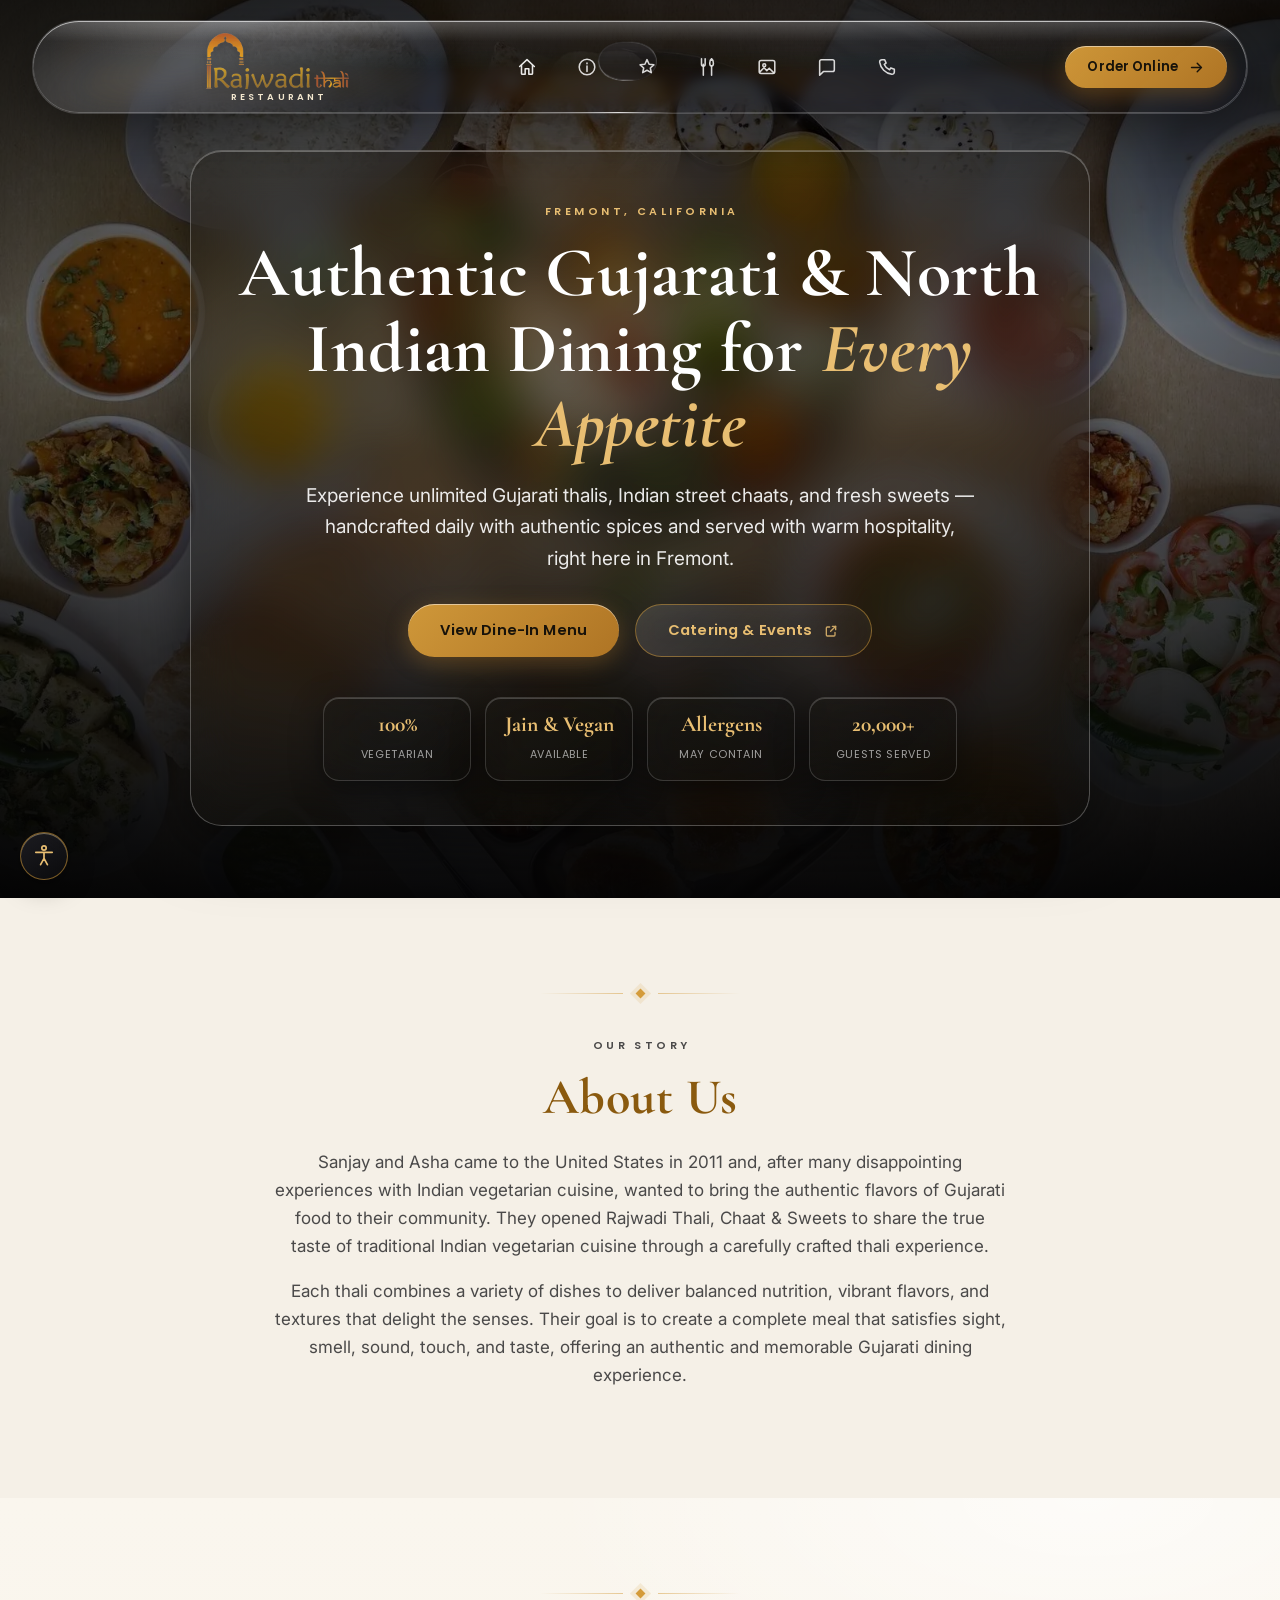
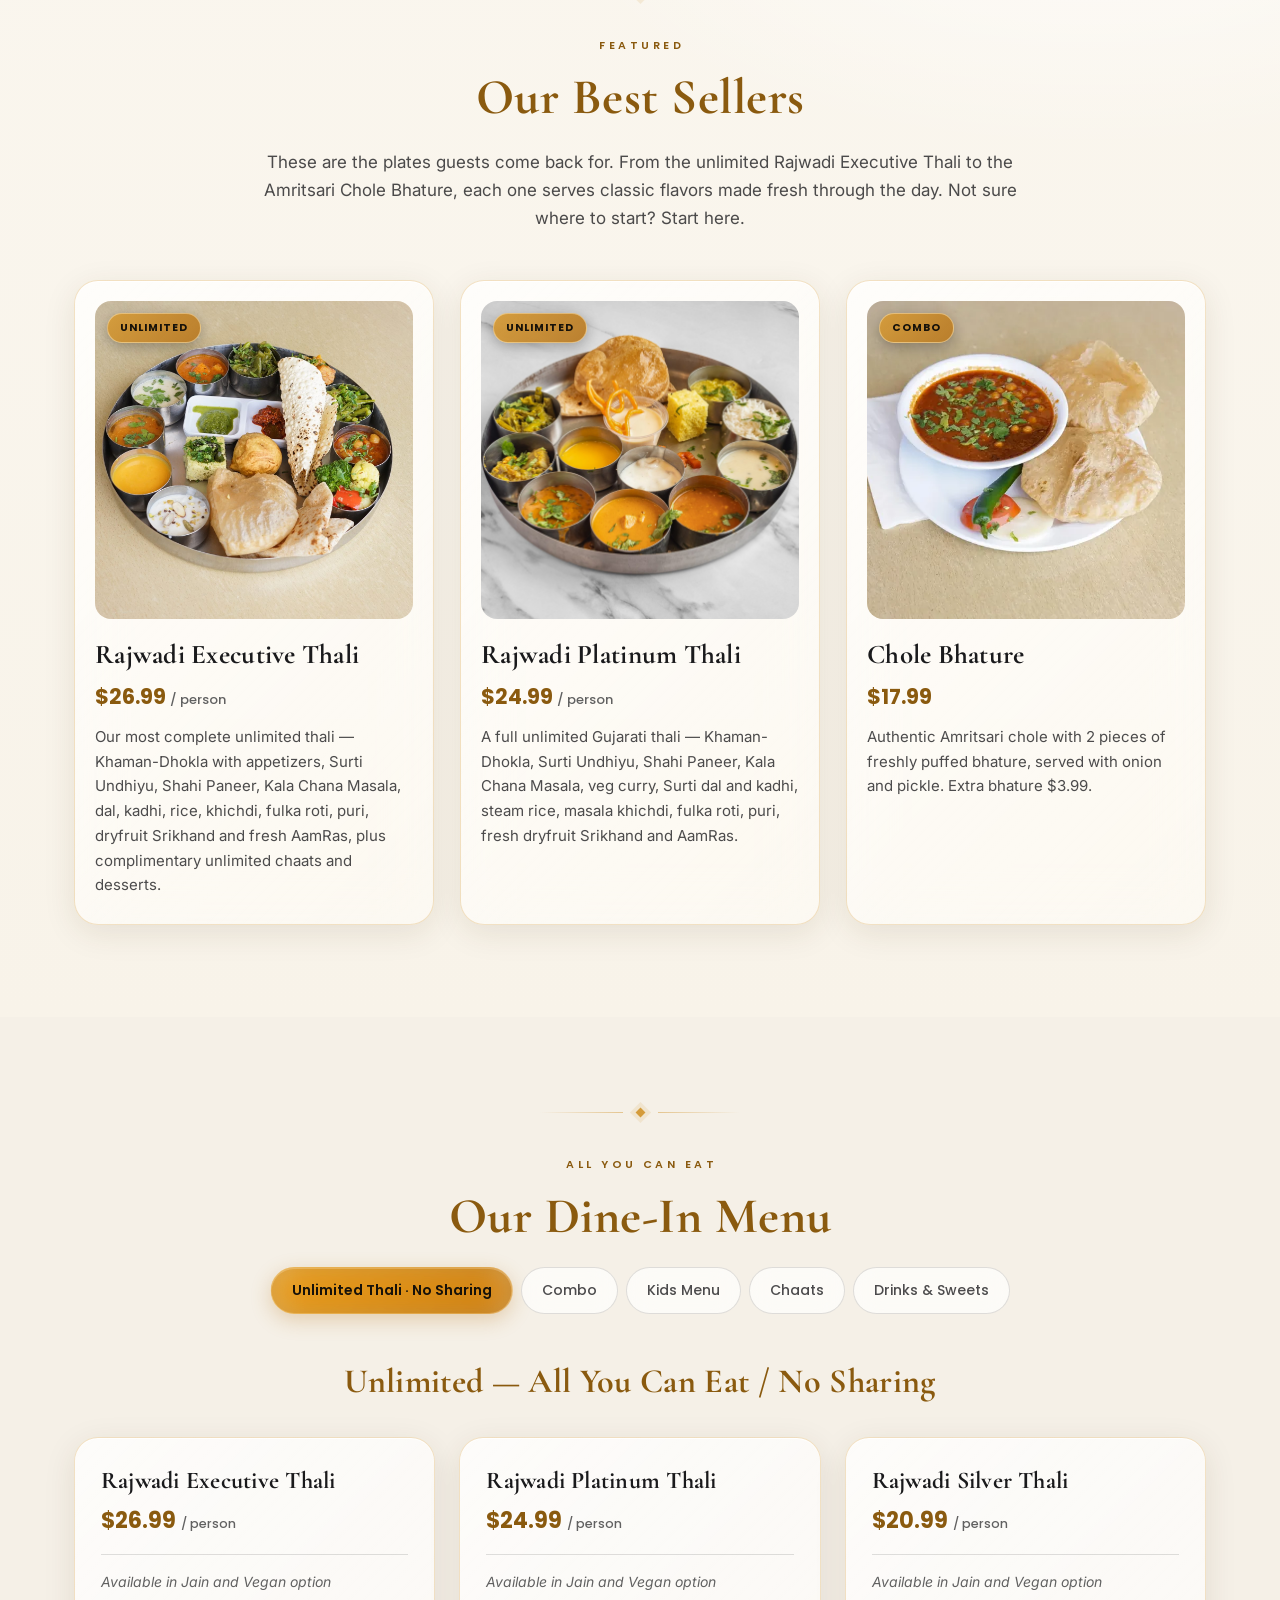
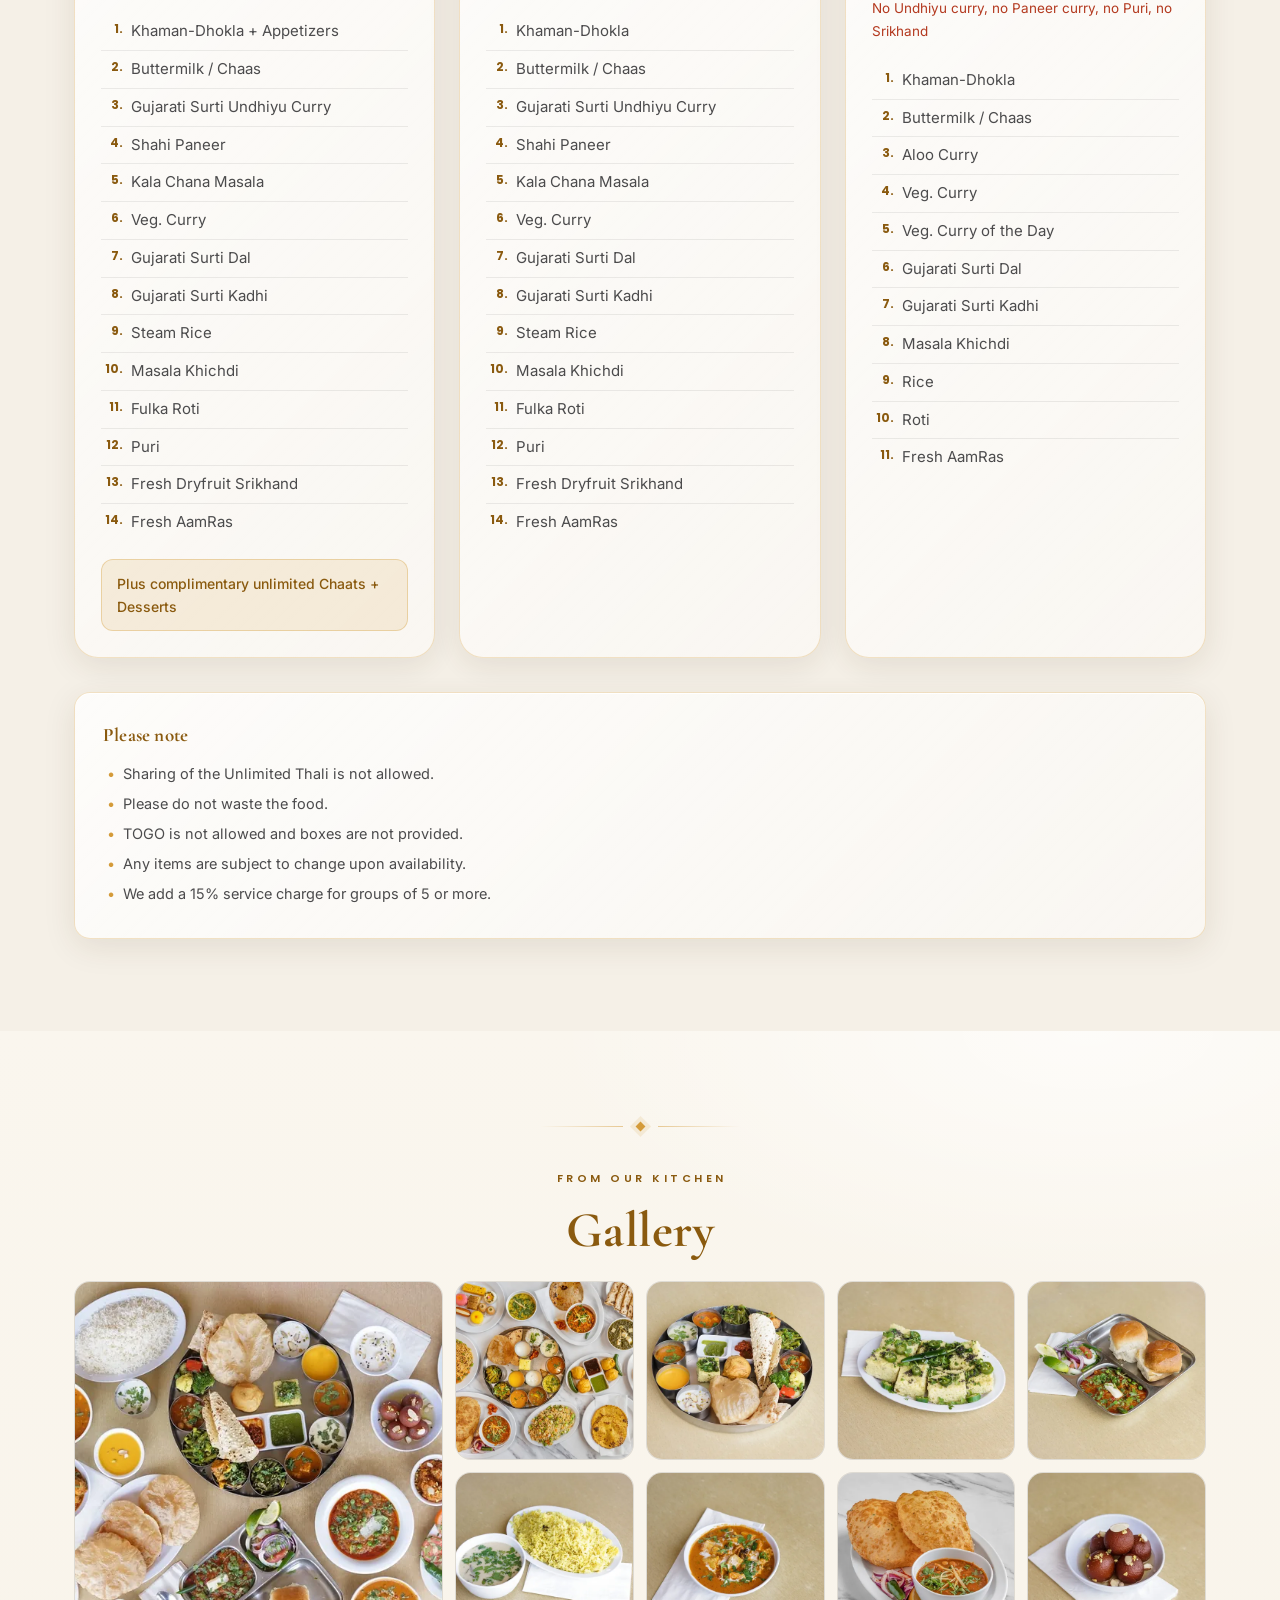
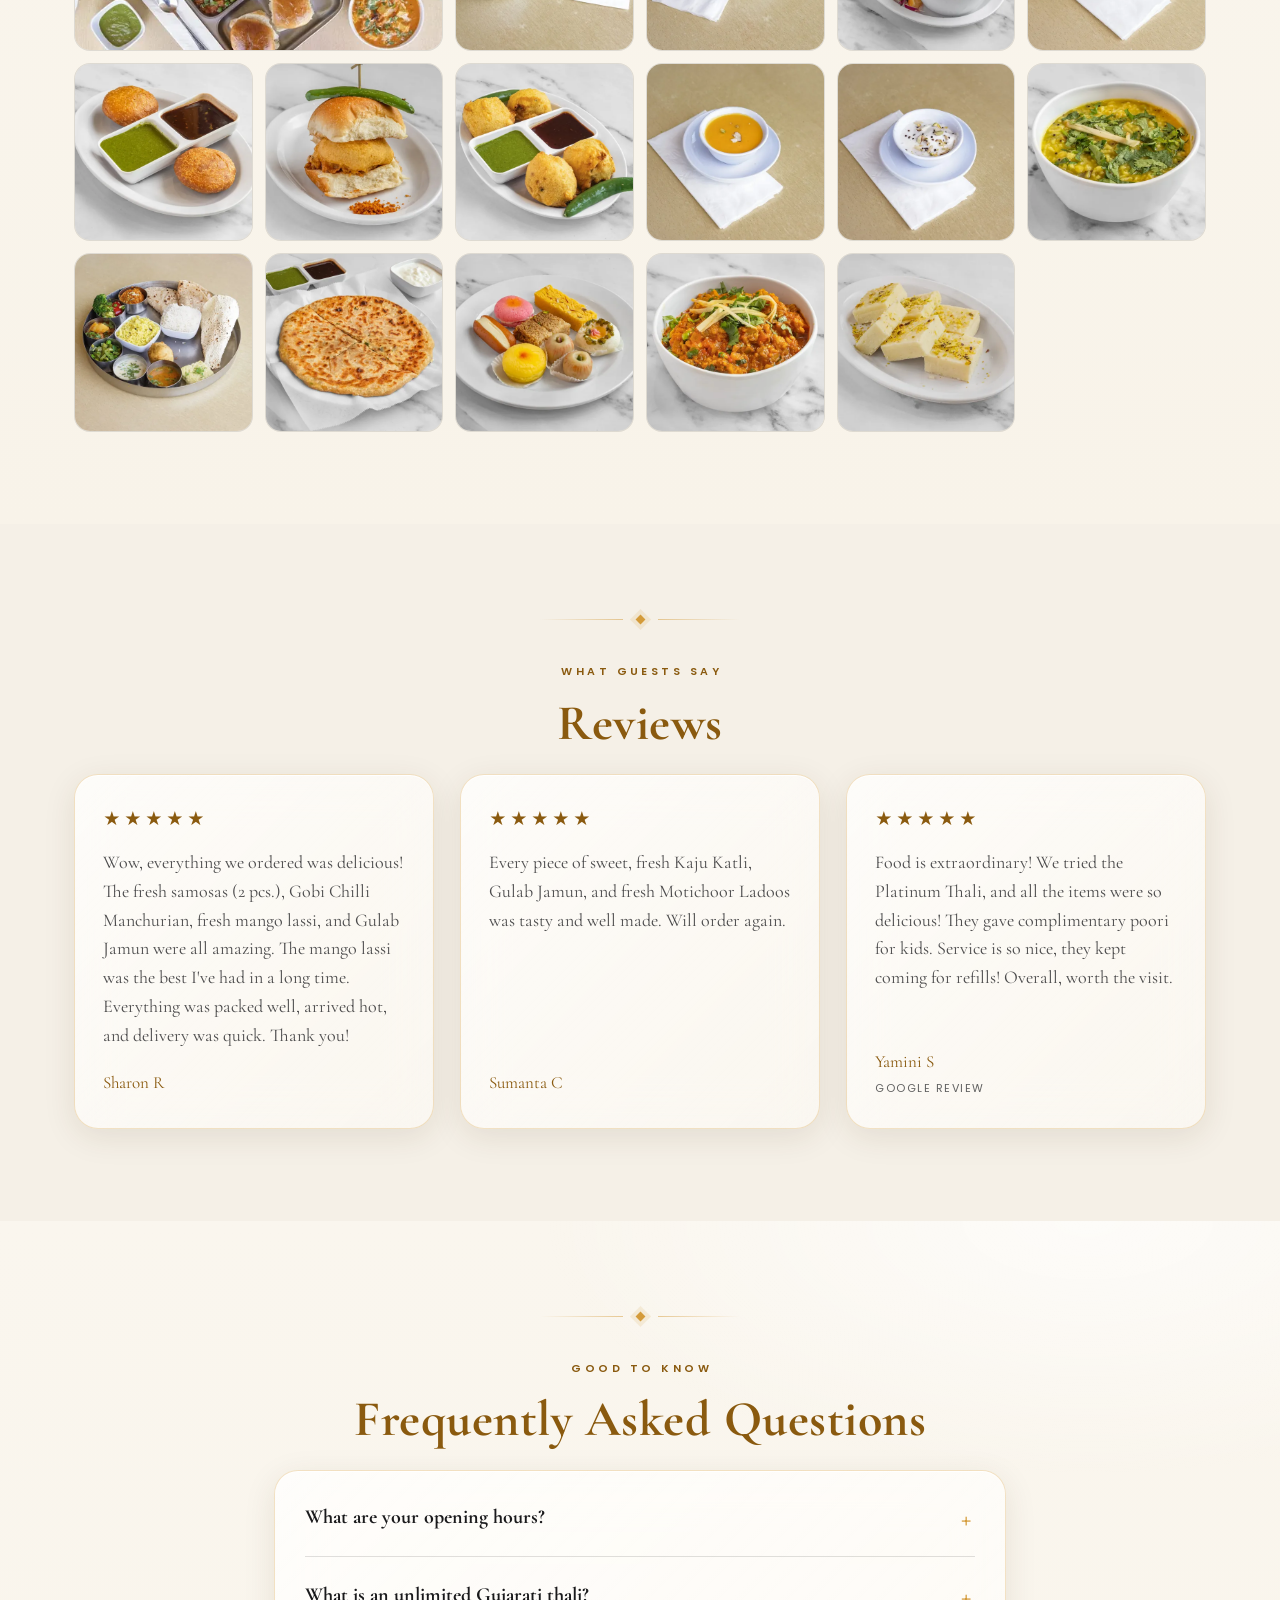
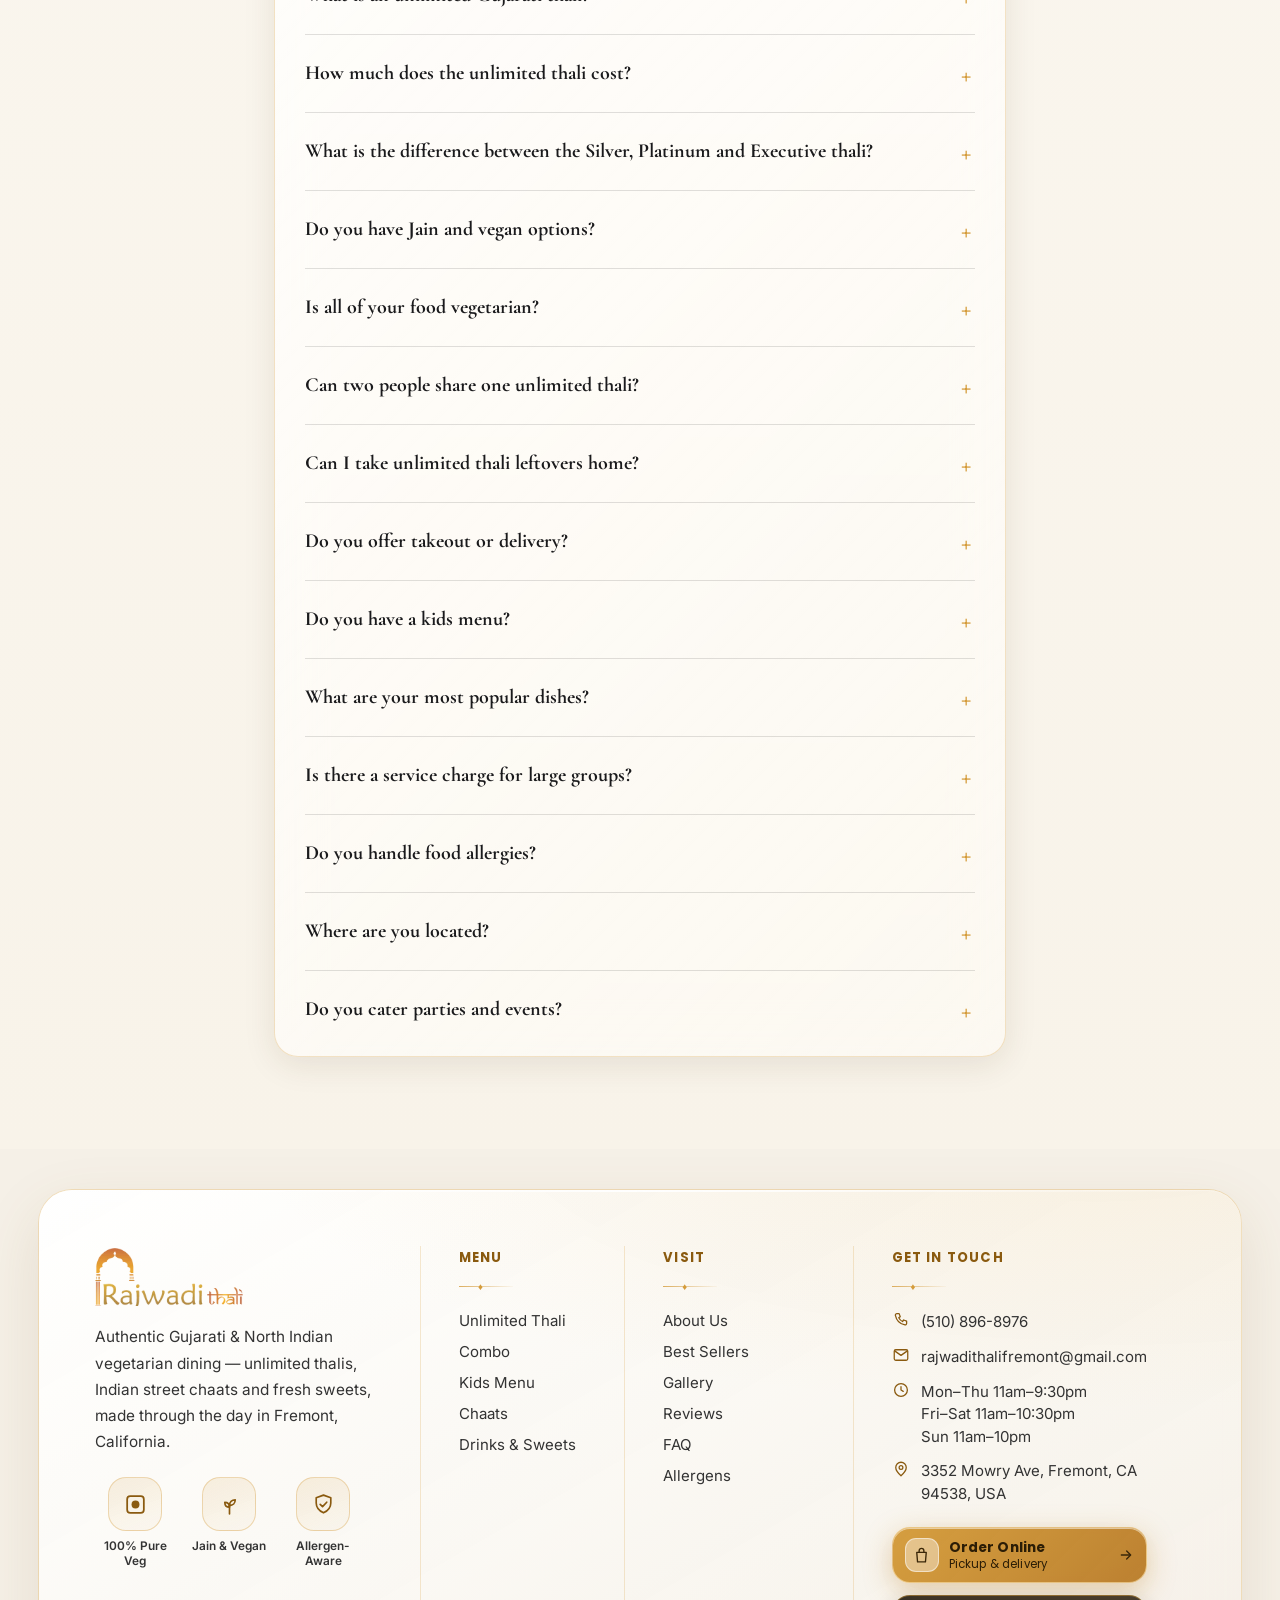
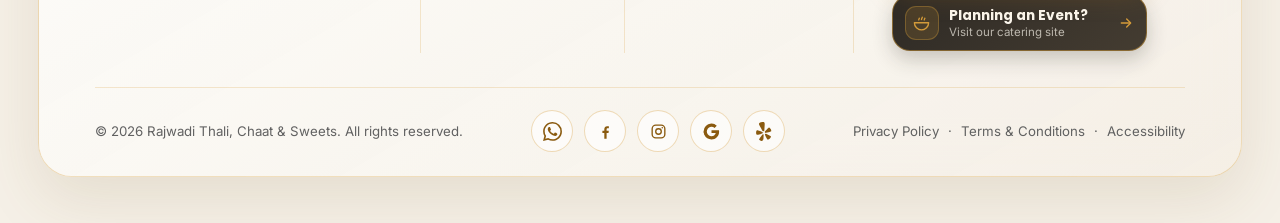
==== site/index.html @ 418c91be "Initial commit" ====
<!DOCTYPE html>
<html lang="en">
<head>
<meta charset="utf-8">
<meta name="viewport" content="width=device-width, initial-scale=1">
<script>/* Saved accessibility preferences, re-applied BEFORE first paint — a reader
who chose bigger text or high contrast must never see one frame of the default.
Kept inline and dependency-free for that reason. 'rt-a11y' is the same key the
catering site uses, so preferences carry across the two sites. */
try{var _a=JSON.parse(localStorage.getItem('rt-a11y')||'{}'),_r=document.documentElement;
['text','line','align','contrast'].forEach(function(k){if(_a[k]){_r.setAttribute('data-a11y-'+k,_a[k]);}});
['font','gray','noimg','motion','links'].forEach(function(k){if(_a[k]){_r.classList.add('a11y-'+k);}});}catch(e){}</script>
<title>Rajwadi Thali, Chaat &amp; Sweets – Authentic Gujarati Cuisine</title>
<meta name="description" content="Authentic Gujarati vegetarian dining in Fremont, CA. Unlimited thalis with no sharing, combos, kids meals, Indian street chaats, fresh drinks and sweets.">
<meta name="theme-color" content="#08080A">
<link rel="icon" href="/favicon.ico" sizes="16x16 32x32 48x48">
<link rel="icon" type="image/png" sizes="32x32" href="assets/img/icon-32.png">
<link rel="icon" type="image/png" sizes="48x48" href="assets/img/icon-48.png">
<link rel="icon" type="image/png" sizes="96x96" href="assets/img/icon-96.png">
<!-- 192 is the one Google Search reads: square, and a multiple of 48 -->
<link rel="icon" type="image/png" sizes="192x192" href="assets/img/icon-192.png">
<link rel="apple-touch-icon" sizes="180x180" href="assets/img/apple-touch-icon.png">
<link rel="manifest" href="site.webmanifest" crossorigin="use-credentials">
<meta name="apple-mobile-web-app-capable" content="yes">
<meta name="apple-mobile-web-app-status-bar-style" content="black-translucent">
<meta name="apple-mobile-web-app-title" content="Rajwadi Thali">
<meta name="mobile-web-app-capable" content="yes">
<meta property="og:type" content="website">
<meta property="og:site_name" content="Rajwadi Thali, Chaat &amp; Sweets">
<meta property="og:title" content="Rajwadi Thali, Chaat &amp; Sweets – Authentic Gujarati Cuisine">
<meta property="og:description" content="Authentic Gujarati vegetarian dining in Fremont, CA. Unlimited thalis with no sharing, combos, kids meals, Indian street chaats, fresh drinks and sweets.">
<meta property="og:url" content="https://www.rajwadi-thali.com/">
<meta property="og:locale" content="en_US">
<meta property="og:image" content="https://www.rajwadi-thali.com/assets/img/og-image.jpg">
<meta property="og:image:width" content="1200">
<meta property="og:image:height" content="630">
<meta property="og:image:alt" content="A Gujarati thali spread at Rajwadi Thali, Chaat &amp; Sweets in Fremont, California">
<meta name="twitter:card" content="summary_large_image">
<meta name="twitter:title" content="Rajwadi Thali, Chaat &amp; Sweets – Authentic Gujarati Cuisine">
<meta name="twitter:description" content="Authentic Gujarati vegetarian dining in Fremont, CA. Unlimited thalis with no sharing, combos, kids meals, Indian street chaats, fresh drinks and sweets.">
<meta name="twitter:image" content="https://www.rajwadi-thali.com/assets/img/og-image.jpg">
<meta name="robots" content="index, follow, max-image-preview:large, max-snippet:-1">
<meta name="geo.region" content="US-CA">
<meta name="geo.placename" content="Fremont, California">
<link rel="canonical" href="https://www.rajwadi-thali.com/">
<link rel="preconnect" href="https://fonts.googleapis.com">
<link rel="preconnect" href="https://fonts.gstatic.com" crossorigin>
<link href="https://fonts.googleapis.com/css2?family=Cormorant+Garamond:ital,wght@0,500;0,600;0,700;1,600&amp;family=Inter:wght@400;500;600&amp;family=Poppins:wght@500;600;700&amp;display=swap" rel="stylesheet">
<link rel="stylesheet" href="assets/css/styles.css?v=e507df58">
<script type="application/ld+json">
{
 "@context": "https://schema.org",
 "@graph": [
  {
   "@type": "Restaurant",
   "@id": "https://www.rajwadi-thali.com/#restaurant",
   "name": "Rajwadi Thali, Chaat & Sweets",
   "description": "Pure vegetarian Gujarati and North Indian restaurant in Fremont, California, serving unlimited all-you-can-eat thalis, Indian street chaats and fresh sweets. Jain and vegan options available for every thali; the kitchen is 100% vegetarian and eggless.",
   "url": "https://www.rajwadi-thali.com/",
   "telephone": "+1-510-896-8976",
   "email": "rajwadithalifremont@gmail.com",
   "image": "https://www.rajwadi-thali.com/assets/img/og-image.jpg",
   "logo": "https://www.rajwadi-thali.com/assets/img/logo.png",
   "priceRange": "$$",
   "currenciesAccepted": "USD",
   "servesCuisine": [
    "Gujarati",
    "North Indian",
    "Indian",
    "Vegetarian"
   ],
   "address": {
    "@type": "PostalAddress",
    "streetAddress": "3352 Mowry Ave",
    "addressLocality": "Fremont",
    "addressRegion": "CA",
    "postalCode": "94538",
    "addressCountry": "US"
   },
   "areaServed": [
    {
     "@type": "City",
     "name": "Fremont"
    },
    {
     "@type": "City",
     "name": "Newark"
    },
    {
     "@type": "City",
     "name": "Union City"
    },
    {
     "@type": "City",
     "name": "Milpitas"
    },
    {
     "@type": "City",
     "name": "Hayward"
    },
    {
     "@type": "City",
     "name": "Pleasanton"
    },
    {
     "@type": "City",
     "name": "San Jose"
    }
   ],
   "hasMenu": {
    "@id": "https://www.rajwadi-thali.com/#menu"
   },
   "sameAs": [
    "https://www.facebook.com/share/196N173pmr/?mibextid=wwXIfr",
    "https://www.instagram.com/rajwadithali?igsh=NTc4MTIwNjQ2YQ==",
    "https://www.yelp.com/biz/rajwadi-thali-chaat-and-sweets-fremont-fremont",
    "https://www.google.com/maps/search/Rajwadi+Thali+Chaat+%26+Sweets+Fremont+CA"
   ],
   "potentialAction": {
    "@type": "OrderAction",
    "target": {
     "@type": "EntryPoint",
     "urlTemplate": "https://order.online/business/-480570/en-US",
     "actionPlatform": [
      "https://schema.org/DesktopWebPlatform",
      "https://schema.org/MobileWebPlatform"
     ]
    },
    "deliveryMethod": [
     "https://schema.org/OnSitePickup",
     "https://schema.org/ParcelService"
    ]
   },
   "knowsAbout": [
    "Gujarati thali",
    "unlimited thali",
    "Indian street chaat",
    "Jain food",
    "vegan Indian food",
    "Surti Undhiyu",
    "Chole Bhature"
   ],
   "openingHoursSpecification": [
    {
     "@type": "OpeningHoursSpecification",
     "dayOfWeek": [
      "Monday",
      "Tuesday",
      "Wednesday",
      "Thursday"
     ],
     "opens": "11:00",
     "closes": "21:30"
    },
    {
     "@type": "OpeningHoursSpecification",
     "dayOfWeek": [
      "Friday",
      "Saturday"
     ],
     "opens": "11:00",
     "closes": "22:30"
    },
    {
     "@type": "OpeningHoursSpecification",
     "dayOfWeek": "Sunday",
     "opens": "11:00",
     "closes": "22:00"
    }
   ]
  },
  {
   "@type": "WebSite",
   "@id": "https://www.rajwadi-thali.com/#website",
   "url": "https://www.rajwadi-thali.com/",
   "name": "Rajwadi Thali, Chaat & Sweets",
   "inLanguage": "en-US",
   "publisher": {
    "@id": "https://www.rajwadi-thali.com/#restaurant"
   }
  },
  {
   "@type": "Menu",
   "@id": "https://www.rajwadi-thali.com/#menu",
   "name": "Dine-In Menu",
   "inLanguage": "en-US",
   "hasMenuSection": [
    {
     "@type": "MenuSection",
     "name": "Unlimited Thali — No Sharing",
     "description": "All-you-can-eat Gujarati thalis served as unlimited refills at your table. Dine-in only; sharing is not permitted and TOGO is not available for the thali.",
     "hasMenuItem": [
      {
       "@type": "MenuItem",
       "name": "Rajwadi Executive Thali",
       "offers": {
        "@type": "Offer",
        "price": "26.99",
        "priceCurrency": "USD"
       },
       "suitableForDiet": "https://schema.org/VegetarianDiet",
       "description": "Unlimited all-you-can-eat Gujarati thali: Khaman-Dhokla with appetizers, Gujarati Surti Undhiyu, Shahi Paneer, Kala Chana Masala, vegetable curry, Surti dal and kadhi, steam rice, masala khichdi, fulka roti, puri, fresh dryfruit Srikhand and AamRas, plus complimentary unlimited chaats and desserts. Jain and vegan options available."
      },
      {
       "@type": "MenuItem",
       "name": "Rajwadi Platinum Thali",
       "offers": {
        "@type": "Offer",
        "price": "24.99",
        "priceCurrency": "USD"
       },
       "suitableForDiet": "https://schema.org/VegetarianDiet",
       "description": "Unlimited all-you-can-eat Gujarati thali: Khaman-Dhokla, Gujarati Surti Undhiyu, Shahi Paneer, Kala Chana Masala, vegetable curry, Surti dal and kadhi, steam rice, masala khichdi, fulka roti, puri, fresh dryfruit Srikhand and AamRas. Jain and vegan options available."
      },
      {
       "@type": "MenuItem",
       "name": "Rajwadi Silver Thali",
       "offers": {
        "@type": "Offer",
        "price": "20.99",
        "priceCurrency": "USD"
       },
       "suitableForDiet": "https://schema.org/VegetarianDiet",
       "description": "Unlimited all-you-can-eat Gujarati thali: Khaman-Dhokla, buttermilk, aloo curry, two vegetable curries, Surti dal and kadhi, masala khichdi, rice, roti and fresh AamRas. Jain and vegan options available."
      }
     ]
    },
    {
     "@type": "MenuSection",
     "name": "Combo",
     "hasMenuItem": [
      {
       "@type": "MenuItem",
       "name": "Chole Bhature",
       "offers": {
        "@type": "Offer",
        "price": "17.99",
        "priceCurrency": "USD"
       },
       "suitableForDiet": "https://schema.org/VegetarianDiet",
       "description": "Authentic Amritsari chole + 2 pcs. bhature."
      },
      {
       "@type": "MenuItem",
       "name": "Mumbai Pav Bhaji — Amul Butter",
       "offers": {
        "@type": "Offer",
        "price": "16.99",
        "priceCurrency": "USD"
       },
       "suitableForDiet": "https://schema.org/VegetarianDiet",
       "description": "Authentic Mumbai bhaji with 2 pav / buns."
      },
      {
       "@type": "MenuItem",
       "name": "Sarsoon Ka Saag & Makki Roti",
       "offers": {
        "@type": "Offer",
        "price": "17.99",
        "priceCurrency": "USD"
       },
       "suitableForDiet": "https://schema.org/VegetarianDiet",
       "description": "Authentic saag with 2 makki ki roti."
      }
     ]
    },
    {
     "@type": "MenuSection",
     "name": "Kids Menu",
     "description": "Small-portion fixed thalis for children.",
     "hasMenuItem": [
      {
       "@type": "MenuItem",
       "name": "Rajwadi AamRas Puri Thali",
       "offers": {
        "@type": "Offer",
        "price": "15.99",
        "priceCurrency": "USD"
       },
       "suitableForDiet": "https://schema.org/VegetarianDiet",
       "description": "Fixed meal of AamRas + 1 veg. curry + 3 puri."
      },
      {
       "@type": "MenuItem",
       "name": "Rajwadi Srikhand Puri Thali",
       "offers": {
        "@type": "Offer",
        "price": "15.99",
        "priceCurrency": "USD"
       },
       "suitableForDiet": "https://schema.org/VegetarianDiet",
       "description": "Fixed meal of Srikhand + 1 veg. curry + 3 puri."
      }
     ]
    },
    {
     "@type": "MenuSection",
     "name": "Indian Street Chaats",
     "hasMenuItem": [
      {
       "@type": "MenuItem",
       "name": "Gobi Chilli Manchurian",
       "offers": {
        "@type": "Offer",
        "price": "15.99",
        "priceCurrency": "USD"
       },
       "suitableForDiet": "https://schema.org/VegetarianDiet",
       "description": "Crisp battered cauliflower tossed in a spiced Indo-Chinese sauce with onion, capsicum and green chilli."
      },
      {
       "@type": "MenuItem",
       "name": "Ragda Pattice",
       "offers": {
        "@type": "Offer",
        "price": "11.99",
        "priceCurrency": "USD"
       },
       "suitableForDiet": "https://schema.org/VegetarianDiet",
       "description": "Green peas cooked in a traditional sauce served with potato patty and chutneys."
      },
      {
       "@type": "MenuItem",
       "name": "Aloo Tikki Chaat",
       "offers": {
        "@type": "Offer",
        "price": "11.99",
        "priceCurrency": "USD"
       },
       "suitableForDiet": "https://schema.org/VegetarianDiet",
       "description": "Spiced potato patty served with garbanzo / chole curry and chutneys."
      },
      {
       "@type": "MenuItem",
       "name": "Fresh Samosa Chaat",
       "offers": {
        "@type": "Offer",
        "price": "10.99",
        "priceCurrency": "USD"
       },
       "suitableForDiet": "https://schema.org/VegetarianDiet",
       "description": "Triangular crispy shell stuffed with spiced potatoes topped with chana curry, sweet and spicy chutneys and onions."
      },
      {
       "@type": "MenuItem",
       "name": "Fresh Samosa (2 pcs.)",
       "offers": {
        "@type": "Offer",
        "price": "5.99",
        "priceCurrency": "USD"
       },
       "suitableForDiet": "https://schema.org/VegetarianDiet",
       "description": "Triangular crisp pastry filled with spiced potato and peas, fried to order."
      },
      {
       "@type": "MenuItem",
       "name": "Lilva Kachori (4 pcs.)",
       "offers": {
        "@type": "Offer",
        "price": "7.99",
        "priceCurrency": "USD"
       },
       "suitableForDiet": "https://schema.org/VegetarianDiet",
       "description": "Flaky pastry parcels stuffed with fresh green pigeon peas and Gujarati spices."
      },
      {
       "@type": "MenuItem",
       "name": "Khaman - Dhokla",
       "offers": {
        "@type": "Offer",
        "price": "6.99",
        "priceCurrency": "USD"
       },
       "suitableForDiet": "https://schema.org/VegetarianDiet",
       "description": "Soft steamed chickpea-flour cake, tempered with mustard seeds and curry leaves and finished with coriander."
      },
      {
       "@type": "MenuItem",
       "name": "Bombay Vada Pav (1 pc.)",
       "offers": {
        "@type": "Offer",
        "price": "5.99",
        "priceCurrency": "USD"
       },
       "suitableForDiet": "https://schema.org/VegetarianDiet",
       "description": "Spiced potato patty sandwiched between slices of bread / pav."
      },
      {
       "@type": "MenuItem",
       "name": "Fresh Kachori Chaat",
       "offers": {
        "@type": "Offer",
        "price": "8.99",
        "priceCurrency": "USD"
       },
       "suitableForDiet": "https://schema.org/VegetarianDiet",
       "description": "Khasta dal kachori chaat is a popular deep fried spiced snack served with chutneys and sweetened yogurt and sev."
      },
      {
       "@type": "MenuItem",
       "name": "Pani Puri",
       "offers": {
        "@type": "Offer",
        "price": "8.99",
        "priceCurrency": "USD"
       },
       "suitableForDiet": "https://schema.org/VegetarianDiet",
       "description": "Crispy puffed wafers filled with potato, chickpeas, and sprouts served with spicy mint water and chutneys."
      },
      {
       "@type": "MenuItem",
       "name": "Chatpata Bhel Puri",
       "offers": {
        "@type": "Offer",
        "price": "8.99",
        "priceCurrency": "USD"
       },
       "suitableForDiet": "https://schema.org/VegetarianDiet",
       "description": "Puffed rice mixed with crispy wafers and topped with chickpeas, onion, potato, sev and sweet / spicy chutneys."
      },
      {
       "@type": "MenuItem",
       "name": "Dahi Sev Papdi Chaat",
       "offers": {
        "@type": "Offer",
        "price": "8.99",
        "priceCurrency": "USD"
       },
       "suitableForDiet": "https://schema.org/VegetarianDiet",
       "description": "Round flat crispy wafers topped with potato, sweetened yogurt, chickpeas and sweet / spicy chutneys sprinkled with sev."
      },
      {
       "@type": "MenuItem",
       "name": "Sev Papdi Chaat",
       "offers": {
        "@type": "Offer",
        "price": "8.99",
        "priceCurrency": "USD"
       },
       "suitableForDiet": "https://schema.org/VegetarianDiet",
       "description": "Round flat crispy wafers topped with potato, chickpeas and sweet / spicy chutneys sprinkled with sev."
      },
      {
       "@type": "MenuItem",
       "name": "Dahi Sev Puri Chaat",
       "offers": {
        "@type": "Offer",
        "price": "8.99",
        "priceCurrency": "USD"
       },
       "suitableForDiet": "https://schema.org/VegetarianDiet",
       "description": "Round crispy wafers topped with potato, sweetened yogurt, chickpeas and sweet / spicy chutneys sprinkled with sev."
      },
      {
       "@type": "MenuItem",
       "name": "Sev Puri Chaat",
       "offers": {
        "@type": "Offer",
        "price": "8.99",
        "priceCurrency": "USD"
       },
       "suitableForDiet": "https://schema.org/VegetarianDiet",
       "description": "Round crispy wafers topped with potato, sprouts, chickpeas and sweet and spicy chutneys sprinkled with sev."
      },
      {
       "@type": "MenuItem",
       "name": "Bataka Vada (4 pcs.)",
       "offers": {
        "@type": "Offer",
        "price": "8.99",
        "priceCurrency": "USD"
       },
       "suitableForDiet": "https://schema.org/VegetarianDiet",
       "description": "Spiced potato patty dipped in chickpea batter and fried — served with chutneys."
      },
      {
       "@type": "MenuItem",
       "name": "Mirchi Bhajia",
       "offers": {
        "@type": "Offer",
        "price": "8.99",
        "priceCurrency": "USD"
       },
       "suitableForDiet": "https://schema.org/VegetarianDiet",
       "description": "Green chilly dipped in chickpea batter and fried — served with chutneys."
      },
      {
       "@type": "MenuItem",
       "name": "Mix Veg. Pakoda",
       "offers": {
        "@type": "Offer",
        "price": "8.99",
        "priceCurrency": "USD"
       },
       "suitableForDiet": "https://schema.org/VegetarianDiet",
       "description": "Mixed vegetables dipped in chickpea batter and fried — served with chutneys."
      },
      {
       "@type": "MenuItem",
       "name": "Stuffed Paneer Pakoda",
       "offers": {
        "@type": "Offer",
        "price": "9.99",
        "priceCurrency": "USD"
       },
       "suitableForDiet": "https://schema.org/VegetarianDiet",
       "description": "Cottage cheese stuffed with spiced potato dipped in chickpea batter and fried — served with chutneys."
      }
     ]
    },
    {
     "@type": "MenuSection",
     "name": "Drinks & Sweets",
     "hasMenuItem": [
      {
       "@type": "MenuItem",
       "name": "Fresh Ras Malai (2 pcs.)",
       "offers": {
        "@type": "Offer",
        "price": "5.99",
        "priceCurrency": "USD"
       },
       "suitableForDiet": "https://schema.org/VegetarianDiet"
      },
      {
       "@type": "MenuItem",
       "name": "Fresh Gajar Halwa (6 oz.)",
       "offers": {
        "@type": "Offer",
        "price": "5.99",
        "priceCurrency": "USD"
       },
       "suitableForDiet": "https://schema.org/VegetarianDiet"
      },
      {
       "@type": "MenuItem",
       "name": "Fresh Srikhand (6 oz.)",
       "offers": {
        "@type": "Offer",
        "price": "5.99",
        "priceCurrency": "USD"
       },
       "suitableForDiet": "https://schema.org/VegetarianDiet"
      },
      {
       "@type": "MenuItem",
       "name": "Fresh AamRas (6 oz.)",
       "offers": {
        "@type": "Offer",
        "price": "5.99",
        "priceCurrency": "USD"
       },
       "suitableForDiet": "https://schema.org/VegetarianDiet"
      },
      {
       "@type": "MenuItem",
       "name": "Fresh Gulab Jamun (2 pcs.)",
       "offers": {
        "@type": "Offer",
        "price": "3.99",
        "priceCurrency": "USD"
       },
       "suitableForDiet": "https://schema.org/VegetarianDiet"
      },
      {
       "@type": "MenuItem",
       "name": "Fresh Mitha Pan",
       "offers": {
        "@type": "Offer",
        "price": "1.99",
        "priceCurrency": "USD"
       },
       "suitableForDiet": "https://schema.org/VegetarianDiet"
      },
      {
       "@type": "MenuItem",
       "name": "Fresh Mango Lassi",
       "offers": {
        "@type": "Offer",
        "price": "5.99",
        "priceCurrency": "USD"
       },
       "suitableForDiet": "https://schema.org/VegetarianDiet"
      },
      {
       "@type": "MenuItem",
       "name": "Fresh Buttermilk / Chaas",
       "offers": {
        "@type": "Offer",
        "price": "5.99",
        "priceCurrency": "USD"
       },
       "suitableForDiet": "https://schema.org/VegetarianDiet"
      },
      {
       "@type": "MenuItem",
       "name": "Fresh Aam Panna",
       "offers": {
        "@type": "Offer",
        "price": "4.99",
        "priceCurrency": "USD"
       },
       "suitableForDiet": "https://schema.org/VegetarianDiet"
      },
      {
       "@type": "MenuItem",
       "name": "Fresh Kokum Sharbat",
       "offers": {
        "@type": "Offer",
        "price": "4.99",
        "priceCurrency": "USD"
       },
       "suitableForDiet": "https://schema.org/VegetarianDiet"
      },
      {
       "@type": "MenuItem",
       "name": "Masala Chai",
       "offers": {
        "@type": "Offer",
        "price": "3.99",
        "priceCurrency": "USD"
       },
       "suitableForDiet": "https://schema.org/VegetarianDiet"
      },
      {
       "@type": "MenuItem",
       "name": "Bottled Water / Any Soda",
       "offers": {
        "@type": "Offer",
        "price": "2.49",
        "priceCurrency": "USD"
       },
       "suitableForDiet": "https://schema.org/VegetarianDiet"
      }
     ]
    }
   ]
  },
  {
   "@type": "FAQPage",
   "@id": "https://www.rajwadi-thali.com/#faq",
   "mainEntity": [
    {
     "@type": "Question",
     "name": "What are your opening hours?",
     "acceptedAnswer": {
      "@type": "Answer",
      "text": "We are open Monday to Thursday 11:00am–9:30pm, Friday and Saturday 11:00am–10:30pm, and Sunday 11:00am–10:00pm. Hours can change on public holidays — call (510) 896-8976 if you are planning a late visit."
     }
    },
    {
     "@type": "Question",
     "name": "What is an unlimited Gujarati thali?",
     "acceptedAnswer": {
      "@type": "Answer",
      "text": "A thali is a complete Gujarati meal served on one platter — several vegetable curries, dal, kadhi, rice, khichdi, freshly made roti and puri, plus a dessert. Ours is unlimited: every item is refilled at your table for as long as you are eating, so you taste the whole spread rather than choosing one dish."
     }
    },
    {
     "@type": "Question",
     "name": "How much does the unlimited thali cost?",
     "acceptedAnswer": {
      "@type": "Answer",
      "text": "Three thalis, all all-you-can-eat, all per person: the Rajwadi Silver Thali at $20.99, the Rajwadi Platinum Thali at $24.99, and the Rajwadi Executive Thali at $26.99. The Executive also includes complimentary unlimited chaats and desserts."
     }
    },
    {
     "@type": "Question",
     "name": "What is the difference between the Silver, Platinum and Executive thali?",
     "acceptedAnswer": {
      "@type": "Answer",
      "text": "The Silver Thali covers the everyday Gujarati meal — Khaman-Dhokla, chaas, aloo and vegetable curries, Surti dal and kadhi, khichdi, rice, roti and fresh AamRas. Platinum adds Gujarati Surti Undhiyu, Shahi Paneer, Kala Chana Masala, puri and dryfruit Srikhand. Executive is the Platinum spread plus appetizers and complimentary unlimited chaats and desserts."
     }
    },
    {
     "@type": "Question",
     "name": "Do you have Jain and vegan options?",
     "acceptedAnswer": {
      "@type": "Answer",
      "text": "Yes — every unlimited thali is available in a Jain preparation (no onion, no garlic, no root vegetables) and a vegan preparation. Tell your server when you sit down and the kitchen will plate accordingly."
     }
    },
    {
     "@type": "Question",
     "name": "Is all of your food vegetarian?",
     "acceptedAnswer": {
      "@type": "Answer",
      "text": "Our kitchen is 100% vegetarian and eggless. We never cook meat, poultry, fish or shellfish, and no dish on the menu contains egg. Full details are on our allergen and dietary information page."
     }
    },
    {
     "@type": "Question",
     "name": "Can two people share one unlimited thali?",
     "acceptedAnswer": {
      "@type": "Answer",
      "text": "No — sharing of the unlimited thali is not allowed, since each thali is priced per person for unlimited refills. Everyone at the table who is eating the thali orders their own. Our combos, chaats and kids thalis are à la carte and can be shared freely."
     }
    },
    {
     "@type": "Question",
     "name": "Can I take unlimited thali leftovers home?",
     "acceptedAnswer": {
      "@type": "Answer",
      "text": "The unlimited thali is dine-in only. TOGO is not permitted for it and boxes are not provided, which is also why we ask guests not to waste food — take a refill rather than a full plate you may not finish."
     }
    },
    {
     "@type": "Question",
     "name": "Do you offer takeout or delivery?",
     "acceptedAnswer": {
      "@type": "Answer",
      "text": "Yes, for everything except the unlimited thali. Combos such as Chole Bhature and Mumbai Pav Bhaji, all our Indian street chaats, kids thalis, drinks and sweets travel well. Order online or call (510) 896-8976."
     }
    },
    {
     "@type": "Question",
     "name": "Do you have a kids menu?",
     "acceptedAnswer": {
      "@type": "Answer",
      "text": "Yes. Two small-portion kids thalis at $15.99 each: the Rajwadi AamRas Puri Thali and the Rajwadi Srikhand Puri Thali, each with one vegetable curry of your choice — Undhiyu, Paneer or Aloo Matar — and three puri."
     }
    },
    {
     "@type": "Question",
     "name": "What are your most popular dishes?",
     "acceptedAnswer": {
      "@type": "Answer",
      "text": "The Rajwadi Executive Thali and Rajwadi Platinum Thali are what most guests come back for, followed by our Amritsari Chole Bhature at $17.99. Among the chaats, Pani Puri, Fresh Samosa Chaat and Dahi Sev Puri Chaat go out fastest."
     }
    },
    {
     "@type": "Question",
     "name": "Is there a service charge for large groups?",
     "acceptedAnswer": {
      "@type": "Answer",
      "text": "Yes — we add a 15% service charge for groups of five or more. Menu items are also subject to change based on daily availability."
     }
    },
    {
     "@type": "Question",
     "name": "Do you handle food allergies?",
     "acceptedAnswer": {
      "@type": "Answer",
      "text": "Tell your server before your first course arrives and we will flag the affected dishes. Ours is a shared kitchen with shared fryer oil, so we cannot guarantee any dish is free of trace allergens. Please read our allergen and dietary information before ordering if an allergy in your party is severe."
     }
    },
    {
     "@type": "Question",
     "name": "Where are you located?",
     "acceptedAnswer": {
      "@type": "Answer",
      "text": "3352 Mowry Ave, Fremont, CA 94538. We serve guests from across the Bay Area — Fremont, Newark, Union City, Milpitas, Hayward, Pleasanton and San Jose."
     }
    },
    {
     "@type": "Question",
     "name": "Do you cater parties and events?",
     "acceptedAnswer": {
      "@type": "Answer",
      "text": "Yes — Gujarati and North Indian catering for weddings, corporate events and family celebrations is handled by our catering arm at rajwadicatering.com, including live food stations and Jain menus."
     }
    }
   ]
  }
 ]
}
</script>
</head>
<body>

<a class="skip-link" href="#main">Skip to main content</a>

<!-- ============ FLOATING LIQUID GLASS NAV (geometry 1:1 with rajwadicatering.com) ============ -->
<nav id="nav" class="nav-liquid nav-theme-dark" aria-label="Primary">
  <span class="nav-noise" aria-hidden="true"></span>
  <span class="nav-sheen" aria-hidden="true"></span>
  <a href="#top" class="logo-link logo-chip" aria-label="Rajwadi Thali — Home"><picture><source type="image/webp" srcset="assets/img/logo.webp"><img class="logo-img" src="assets/img/logo.png" alt="Rajwadi Thali logo" width="143" height="56" fetchpriority="high"></picture><span class="logo-tagline" aria-hidden="true">Restaurant</span></a>
  <ul class="nav-links" id="navLinks">
    <span class="nav-active-pill" id="navActivePill" aria-hidden="true"></span>
    <li><a href="#top" class="nav-link active" data-section="top"><span class="nav-ico" aria-hidden="true"><svg viewBox="0 0 24 24" fill="none" stroke="currentColor" stroke-width="1.7" stroke-linecap="round" stroke-linejoin="round"><path d="M4 11.5 12 4l8 7.5"/><path d="M6 10v9a1 1 0 0 0 1 1h3v-6h4v6h3a1 1 0 0 0 1-1v-9"/></svg></span><span class="nav-label">Home</span></a></li>
    <li><a href="#about" class="nav-link" data-section="about"><span class="nav-ico" aria-hidden="true"><svg viewBox="0 0 24 24" fill="none" stroke="currentColor" stroke-width="1.7" stroke-linecap="round" stroke-linejoin="round"><circle cx="12" cy="12" r="8.5"/><path d="M12 11v6M12 7.6v.9"/></svg></span><span class="nav-label">About</span></a></li>
    <li><a href="#featured" class="nav-link" data-section="featured"><span class="nav-ico" aria-hidden="true"><svg viewBox="0 0 24 24" fill="none" stroke="currentColor" stroke-width="1.7" stroke-linecap="round" stroke-linejoin="round"><path d="m12 4 2.3 5 5.2.6-3.9 3.5 1.1 5.1L12 15.6 7.3 18.2l1.1-5.1L4.5 9.6 9.7 9Z"/></svg></span><span class="nav-label">Best Sellers</span></a></li>
    <li><a href="#menu" class="nav-link" data-section="menu"><span class="nav-ico" aria-hidden="true"><svg viewBox="0 0 24 24" fill="none" stroke="currentColor" stroke-width="1.7" stroke-linecap="round" stroke-linejoin="round"><path d="M6 3v6a2 2 0 0 0 4 0V3"/><path d="M8 9v12"/><path d="M17 3c-1.5 1-2 3-2 5s1 3 2 3 2-1 2-3-.5-4-2-5Z"/><path d="M17 11v10"/></svg></span><span class="nav-label">Dine-In Menu</span></a></li>
    <li><a href="#gallery" class="nav-link" data-section="gallery"><span class="nav-ico" aria-hidden="true"><svg viewBox="0 0 24 24" fill="none" stroke="currentColor" stroke-width="1.7" stroke-linecap="round" stroke-linejoin="round"><rect x="3.5" y="5" width="17" height="14" rx="2"/><circle cx="9" cy="10" r="1.6"/><path d="m4.5 17 4.2-4.2 3.1 3.1 2.6-2.6 5.1 5.1"/></svg></span><span class="nav-label">Gallery</span></a></li>
    <li><a href="#reviews" class="nav-link" data-section="reviews"><span class="nav-ico" aria-hidden="true"><svg viewBox="0 0 24 24" fill="none" stroke="currentColor" stroke-width="1.7" stroke-linecap="round" stroke-linejoin="round"><path d="M20 15a2 2 0 0 1-2 2H8l-4 4V6a2 2 0 0 1 2-2h12a2 2 0 0 1 2 2Z"/></svg></span><span class="nav-label">Reviews</span></a></li>
    <li><a href="#contact" class="nav-link" data-section="contact"><span class="nav-ico" aria-hidden="true"><svg viewBox="0 0 24 24" fill="none" stroke="currentColor" stroke-width="1.7" stroke-linecap="round" stroke-linejoin="round"><path d="M6.5 4h3l1.5 3.8-2 1.4a11 11 0 0 0 5.8 5.8l1.4-2L20 14.5v3a2.5 2.5 0 0 1-2.7 2.5A15.5 15.5 0 0 1 4 6.7 2.5 2.5 0 0 1 6.5 4Z"/></svg></span><span class="nav-label">Contact</span></a></li>
  </ul>
  <div class="nav-cta">
    <a href="https://order.online/business/-480570/en-US" target="_blank" rel="noopener" class="btn btn-gold nav-cta-btn">Order Online<span class="nav-cta-arrow" aria-hidden="true"><svg viewBox="0 0 24 24" fill="none" stroke="currentColor" stroke-width="2" stroke-linecap="round" stroke-linejoin="round"><path d="M5 12h13"/><path d="m13 6 6 6-6 6"/></svg></span></a>
    <button id="navToggle" class="nav-toggle" aria-expanded="false" aria-controls="navMobile" aria-label="Toggle navigation menu">
      <span></span><span></span><span></span>
    </button>
  </div>
</nav>
<button id="navBackdrop" class="nav-backdrop" tabindex="-1" aria-hidden="true"></button>
<div id="navMobile" class="nav-mobile nav-liquid nav-theme-dark" aria-hidden="true">
  <span class="nav-noise" aria-hidden="true"></span>
  <div class="nav-mobile-links">
    <a href="#top" class="nav-mobile-link active" data-section="top"><span class="nav-ico" aria-hidden="true"><svg viewBox="0 0 24 24" fill="none" stroke="currentColor" stroke-width="1.7" stroke-linecap="round" stroke-linejoin="round"><path d="M4 11.5 12 4l8 7.5"/><path d="M6 10v9a1 1 0 0 0 1 1h3v-6h4v6h3a1 1 0 0 0 1-1v-9"/></svg></span><span class="nav-label">Home</span><span class="nav-mobile-chev" aria-hidden="true"><svg viewBox="0 0 24 24" fill="none" stroke="currentColor" stroke-width="2" stroke-linecap="round" stroke-linejoin="round"><path d="m9 6 6 6-6 6"/></svg></span></a>
    <a href="#about" class="nav-mobile-link" data-section="about"><span class="nav-ico" aria-hidden="true"><svg viewBox="0 0 24 24" fill="none" stroke="currentColor" stroke-width="1.7" stroke-linecap="round" stroke-linejoin="round"><circle cx="12" cy="12" r="8.5"/><path d="M12 11v6M12 7.6v.9"/></svg></span><span class="nav-label">About</span><span class="nav-mobile-chev" aria-hidden="true"><svg viewBox="0 0 24 24" fill="none" stroke="currentColor" stroke-width="2" stroke-linecap="round" stroke-linejoin="round"><path d="m9 6 6 6-6 6"/></svg></span></a>
    <a href="#featured" class="nav-mobile-link" data-section="featured"><span class="nav-ico" aria-hidden="true"><svg viewBox="0 0 24 24" fill="none" stroke="currentColor" stroke-width="1.7" stroke-linecap="round" stroke-linejoin="round"><path d="m12 4 2.3 5 5.2.6-3.9 3.5 1.1 5.1L12 15.6 7.3 18.2l1.1-5.1L4.5 9.6 9.7 9Z"/></svg></span><span class="nav-label">Best Sellers</span><span class="nav-mobile-chev" aria-hidden="true"><svg viewBox="0 0 24 24" fill="none" stroke="currentColor" stroke-width="2" stroke-linecap="round" stroke-linejoin="round"><path d="m9 6 6 6-6 6"/></svg></span></a>
    <a href="#menu" class="nav-mobile-link" data-section="menu"><span class="nav-ico" aria-hidden="true"><svg viewBox="0 0 24 24" fill="none" stroke="currentColor" stroke-width="1.7" stroke-linecap="round" stroke-linejoin="round"><path d="M6 3v6a2 2 0 0 0 4 0V3"/><path d="M8 9v12"/><path d="M17 3c-1.5 1-2 3-2 5s1 3 2 3 2-1 2-3-.5-4-2-5Z"/><path d="M17 11v10"/></svg></span><span class="nav-label">Dine-In Menu</span><span class="nav-mobile-chev" aria-hidden="true"><svg viewBox="0 0 24 24" fill="none" stroke="currentColor" stroke-width="2" stroke-linecap="round" stroke-linejoin="round"><path d="m9 6 6 6-6 6"/></svg></span></a>
    <a href="#gallery" class="nav-mobile-link" data-section="gallery"><span class="nav-ico" aria-hidden="true"><svg viewBox="0 0 24 24" fill="none" stroke="currentColor" stroke-width="1.7" stroke-linecap="round" stroke-linejoin="round"><rect x="3.5" y="5" width="17" height="14" rx="2"/><circle cx="9" cy="10" r="1.6"/><path d="m4.5 17 4.2-4.2 3.1 3.1 2.6-2.6 5.1 5.1"/></svg></span><span class="nav-label">Gallery</span><span class="nav-mobile-chev" aria-hidden="true"><svg viewBox="0 0 24 24" fill="none" stroke="currentColor" stroke-width="2" stroke-linecap="round" stroke-linejoin="round"><path d="m9 6 6 6-6 6"/></svg></span></a>
    <a href="#reviews" class="nav-mobile-link" data-section="reviews"><span class="nav-ico" aria-hidden="true"><svg viewBox="0 0 24 24" fill="none" stroke="currentColor" stroke-width="1.7" stroke-linecap="round" stroke-linejoin="round"><path d="M20 15a2 2 0 0 1-2 2H8l-4 4V6a2 2 0 0 1 2-2h12a2 2 0 0 1 2 2Z"/></svg></span><span class="nav-label">Reviews</span><span class="nav-mobile-chev" aria-hidden="true"><svg viewBox="0 0 24 24" fill="none" stroke="currentColor" stroke-width="2" stroke-linecap="round" stroke-linejoin="round"><path d="m9 6 6 6-6 6"/></svg></span></a>
    <a href="#contact" class="nav-mobile-link" data-section="contact"><span class="nav-ico" aria-hidden="true"><svg viewBox="0 0 24 24" fill="none" stroke="currentColor" stroke-width="1.7" stroke-linecap="round" stroke-linejoin="round"><path d="M6.5 4h3l1.5 3.8-2 1.4a11 11 0 0 0 5.8 5.8l1.4-2L20 14.5v3a2.5 2.5 0 0 1-2.7 2.5A15.5 15.5 0 0 1 4 6.7 2.5 2.5 0 0 1 6.5 4Z"/></svg></span><span class="nav-label">Contact</span><span class="nav-mobile-chev" aria-hidden="true"><svg viewBox="0 0 24 24" fill="none" stroke="currentColor" stroke-width="2" stroke-linecap="round" stroke-linejoin="round"><path d="m9 6 6 6-6 6"/></svg></span></a>
  </div>
  <a href="https://order.online/business/-480570/en-US" target="_blank" rel="noopener" class="btn btn-gold nav-mobile-cta">Order Online<span class="nav-cta-arrow" aria-hidden="true"><svg viewBox="0 0 24 24" fill="none" stroke="currentColor" stroke-width="2" stroke-linecap="round" stroke-linejoin="round"><path d="M5 12h13"/><path d="m13 6 6 6-6 6"/></svg></span></a>
</div>

<main id="main">

  <!-- ============ HERO ============ -->
  <section class="hero" id="top" aria-label="Welcome">
    <div class="hero-media">
      <img src="assets/img/hero-bg.webp" alt="A full Gujarati thali spread with curries, dal, kadhi, rice, puri and sweets" width="1600" height="900" fetchpriority="high">
      <div class="hero-scrim" aria-hidden="true"></div>
    </div>

    <div class="hero-inner">
      <div class="hero-glass glass">
        <span class="hero-noise" aria-hidden="true"></span>
        <p class="eyebrow">Fremont, California</p>
        <h1>Authentic Gujarati &amp; North Indian Dining for <em>Every Appetite</em></h1>
        <p class="hero-sub">Experience unlimited Gujarati thalis, Indian street chaats, and fresh sweets — handcrafted
          daily with authentic spices and served with warm hospitality, right here in Fremont.</p>
        <div class="hero-actions">
          <a class="btn btn-gold" href="#menu">View Dine-In Menu</a>
          <a class="btn btn-outline" href="https://www.rajwadicatering.com" target="_blank" rel="noopener" aria-label="Catering and events — visit our catering website (opens in a new tab)">Catering &amp; Events<span class="btn-ext" aria-hidden="true"><svg viewBox="0 0 24 24" fill="none" stroke="currentColor" stroke-width="2" stroke-linecap="round" stroke-linejoin="round"><path d="M14 5h5v5"/><path d="M19 5l-7.5 7.5"/><path d="M18 14v4a1.5 1.5 0 0 1-1.5 1.5H6.5A1.5 1.5 0 0 1 5 18V7.5A1.5 1.5 0 0 1 6.5 6H10"/></svg></span></a>
        </div>

        <div class="trust-bar">
          <div class="trust-item glass"><span class="num">100%</span><span class="label">Vegetarian</span></div>
          <div class="trust-item glass"><span class="num">Jain &amp; Vegan</span><span class="label">Available</span></div>
          <a class="trust-item glass" href="allergens.html"><span class="num">Allergens</span><span class="label">May Contain</span></a>
          <div class="trust-item glass"><span class="num">20,000+</span><span class="label">Guests Served</span></div>
        </div>
      </div>
    </div>
  </section>

  <!-- ============ ABOUT ============ -->
  <section class="section section--light" id="about">
    <div class="section-seam" aria-hidden="true"><span></span></div>
    <div class="wrap narrow center">
      <p class="eyebrow">Our Story</p>
      <h2 class="section-title">About Us</h2>
      <p>Sanjay and Asha came to the United States in 2011 and, after many disappointing experiences with Indian
        vegetarian cuisine, wanted to bring the authentic flavors of Gujarati food to their community. They opened
        Rajwadi Thali, Chaat &amp; Sweets to share the true taste of traditional Indian vegetarian cuisine through a
        carefully crafted thali experience.</p>
      <p>Each thali combines a variety of dishes to deliver balanced nutrition, vibrant flavors, and textures that
        delight the senses. Their goal is to create a complete meal that satisfies sight, smell, sound, touch, and
        taste, offering an authentic and memorable Gujarati dining experience.</p>
    </div>
  </section>

  <!-- ============ BEST SELLERS ============ -->
  <section class="section section--light band" id="featured">
    <div class="section-seam" aria-hidden="true"><span></span></div>
    <div class="wrap">
      <div class="narrow center">
        <p class="eyebrow">Featured</p>
        <h2 class="section-title">Our Best Sellers</h2>
        <p class="section-lede">These are the plates guests come back for. From the unlimited Rajwadi Executive Thali to
          the Amritsari Chole Bhature, each one serves classic flavors made fresh through the day. Not sure where to
          start? Start here.</p>
      </div>

      <div class="cards">
        <article class="card glass">
          <span class="card-noise" aria-hidden="true"></span>
          <div class="card-media">
            <img src="assets/img/executive-thali.jpg" alt="Rajwadi Executive Thali served with curries, breads, rice and desserts" loading="lazy">
            <span class="badge">Unlimited</span>
          </div>
          <h3 class="card-title">Rajwadi Executive Thali</h3>
          <p class="card-price">$26.99 <span>/ person</span></p>
          <p class="card-text">Our most complete unlimited thali — Khaman-Dhokla with appetizers, Surti Undhiyu, Shahi
            Paneer, Kala Chana Masala, dal, kadhi, rice, khichdi, fulka roti, puri, dryfruit Srikhand and fresh AamRas,
            plus complimentary unlimited chaats and desserts.</p>
        </article>

        <article class="card glass">
          <span class="card-noise" aria-hidden="true"></span>
          <div class="card-media">
            <img src="assets/img/platinum-thali.jpg" alt="Rajwadi Platinum Thali with a full spread of Gujarati dishes" loading="lazy">
            <span class="badge">Unlimited</span>
          </div>
          <h3 class="card-title">Rajwadi Platinum Thali</h3>
          <p class="card-price">$24.99 <span>/ person</span></p>
          <p class="card-text">A full unlimited Gujarati thali — Khaman-Dhokla, Surti Undhiyu, Shahi Paneer, Kala Chana
            Masala, veg curry, Surti dal and kadhi, steam rice, masala khichdi, fulka roti, puri, fresh dryfruit
            Srikhand and AamRas.</p>
        </article>

        <article class="card glass">
          <span class="card-noise" aria-hidden="true"></span>
          <div class="card-media">
            <img src="assets/img/chole-bhature.webp" alt="Amritsari chole served with two puffed bhature" loading="lazy">
            <span class="badge">Combo</span>
          </div>
          <h3 class="card-title">Chole Bhature</h3>
          <p class="card-price">$17.99</p>
          <p class="card-text">Authentic Amritsari chole with 2 pieces of freshly puffed bhature, served with onion and
            pickle. Extra bhature $3.99.</p>
        </article>
      </div>
    </div>
  </section>

  <!-- ============ DINE MENU ============ -->
  <section class="section section--light" id="menu">
    <div class="section-seam" aria-hidden="true"><span></span></div>
    <div class="wrap">
      <div class="narrow center">
        <p class="eyebrow">All You Can Eat</p>
        <h2 class="section-title">Our Dine-In Menu</h2>
      </div>

      <div class="tabs" role="tablist" aria-label="Menu categories">
        <span class="tab-pill" id="tabPill" aria-hidden="true"></span>
        <button class="tab is-active" role="tab" id="tab-thali"  aria-controls="panel-thali"  aria-selected="true">Unlimited Thali · No Sharing</button>
        <button class="tab" role="tab" id="tab-combo"  aria-controls="panel-combo"  aria-selected="false">Combo</button>
        <button class="tab" role="tab" id="tab-kids"   aria-controls="panel-kids"   aria-selected="false">Kids Menu</button>
        <button class="tab" role="tab" id="tab-chaats" aria-controls="panel-chaats" aria-selected="false">Chaats</button>
        <button class="tab" role="tab" id="tab-drinks" aria-controls="panel-drinks" aria-selected="false">Drinks &amp; Sweets</button>
      </div>

      <!-- ---- Panel 1: Unlimited Thali ---- -->
      <div class="panel is-active" role="tabpanel" id="panel-thali" aria-labelledby="tab-thali">
        <h3 class="panel-title">Unlimited — All You Can Eat / No Sharing</h3>

        <div class="thali-grid">
          <article class="thali glass">
            <span class="card-noise" aria-hidden="true"></span>
            <header class="thali-head">
              <h4>Rajwadi Executive Thali</h4>
              <p class="thali-price">$26.99 <span>/ person</span></p>
            </header>
            <p class="thali-note">Available in Jain and Vegan option</p>
            <ol class="thali-items">
              <li>Khaman-Dhokla + Appetizers</li>
              <li>Buttermilk / Chaas</li>
              <li>Gujarati Surti Undhiyu Curry</li>
              <li>Shahi Paneer</li>
              <li>Kala Chana Masala</li>
              <li>Veg. Curry</li>
              <li>Gujarati Surti Dal</li>
              <li>Gujarati Surti Kadhi</li>
              <li>Steam Rice</li>
              <li>Masala Khichdi</li>
              <li>Fulka Roti</li>
              <li>Puri</li>
              <li>Fresh Dryfruit Srikhand</li>
              <li>Fresh AamRas</li>
            </ol>
            <p class="thali-extra">Plus complimentary unlimited Chaats + Desserts</p>
          </article>

          <article class="thali glass">
            <span class="card-noise" aria-hidden="true"></span>
            <header class="thali-head">
              <h4>Rajwadi Platinum Thali</h4>
              <p class="thali-price">$24.99 <span>/ person</span></p>
            </header>
            <p class="thali-note">Available in Jain and Vegan option</p>
            <ol class="thali-items">
              <li>Khaman-Dhokla</li>
              <li>Buttermilk / Chaas</li>
              <li>Gujarati Surti Undhiyu Curry</li>
              <li>Shahi Paneer</li>
              <li>Kala Chana Masala</li>
              <li>Veg. Curry</li>
              <li>Gujarati Surti Dal</li>
              <li>Gujarati Surti Kadhi</li>
              <li>Steam Rice</li>
              <li>Masala Khichdi</li>
              <li>Fulka Roti</li>
              <li>Puri</li>
              <li>Fresh Dryfruit Srikhand</li>
              <li>Fresh AamRas</li>
            </ol>
          </article>

          <article class="thali glass">
            <span class="card-noise" aria-hidden="true"></span>
            <header class="thali-head">
              <h4>Rajwadi Silver Thali</h4>
              <p class="thali-price">$20.99 <span>/ person</span></p>
            </header>
            <p class="thali-note">Available in Jain and Vegan option</p>
            <p class="thali-note thali-note-excl">No Undhiyu curry, no Paneer curry, no Puri, no Srikhand</p>
            <ol class="thali-items">
              <li>Khaman-Dhokla</li>
              <li>Buttermilk / Chaas</li>
              <li>Aloo Curry</li>
              <li>Veg. Curry</li>
              <li>Veg. Curry of the Day</li>
              <li>Gujarati Surti Dal</li>
              <li>Gujarati Surti Kadhi</li>
              <li>Masala Khichdi</li>
              <li>Rice</li>
              <li>Roti</li>
              <li>Fresh AamRas</li>
            </ol>
          </article>
        </div>

        <div class="notes glass">
          <span class="card-noise" aria-hidden="true"></span>
          <h4>Please note</h4>
          <ul>
            <li>Sharing of the Unlimited Thali is not allowed.</li>
            <li>Please do not waste the food.</li>
            <li>TOGO is not allowed and boxes are not provided.</li>
            <li>Any items are subject to change upon availability.</li>
            <li>We add a 15% service charge for groups of 5 or more.</li>
          </ul>
        </div>
      </div>

      <!-- ---- Panel 2: Combo ---- -->
      <div class="panel" role="tabpanel" id="panel-combo" aria-labelledby="tab-combo" hidden>
        <h3 class="panel-title">Combo</h3>
        <ul class="menu-list with-thumbs">
          <li class="menu-item glass">
            <img class="thumb" src="assets/img/chole-bhature.webp" alt="Chole Bhature" loading="lazy">
            <div class="menu-body">
              <div class="menu-row"><span class="name">Chole Bhature</span><span class="dots"></span><span class="price">$17.99</span></div>
              <p class="desc">Authentic Amritsari chole + 2 pcs. bhature.</p>
              <p class="addon">Extra bhature — $3.99</p>
            </div>
          </li>
          <li class="menu-item glass">
            <img class="thumb" src="assets/img/pav-bhaji.webp" alt="Mumbai Pav Bhaji" loading="lazy">
            <div class="menu-body">
              <div class="menu-row"><span class="name">Mumbai Pav Bhaji — Amul Butter</span><span class="dots"></span><span class="price">$16.99</span></div>
              <p class="desc">Authentic Mumbai bhaji with 2 pav / buns.</p>
              <p class="addon">Extra 2 pav / buns — $2.99</p>
            </div>
          </li>
          <li class="menu-item glass">
            <img class="thumb" src="assets/img/saag-makki-roti.webp" alt="Sarsoon Ka Saag and Makki Roti" loading="lazy">
            <div class="menu-body">
              <div class="menu-row"><span class="name">Sarsoon Ka Saag &amp; Makki Roti</span><span class="dots"></span><span class="price">$17.99</span></div>
              <p class="desc">Authentic saag with 2 makki ki roti.</p>
              <p class="addon">Extra makki roti — $3.99</p>
            </div>
          </li>
        </ul>
      </div>

      <!-- ---- Panel 3: Kids Menu ---- -->
      <div class="panel" role="tabpanel" id="panel-kids" aria-labelledby="tab-kids" hidden>
        <h3 class="panel-title">Kids Menu</h3>
        <p class="panel-note">Note: small portion size.</p>
        <ul class="menu-list with-thumbs">
          <li class="menu-item glass">
            <img class="thumb" src="assets/img/kids-aamras-puri.webp" alt="Rajwadi AamRas Puri Thali" loading="lazy">
            <div class="menu-body">
              <div class="menu-row"><span class="name">Rajwadi AamRas Puri Thali</span><span class="dots"></span><span class="price">$15.99</span></div>
              <p class="desc">Fixed meal of AamRas + 1 veg. curry + 3 puri.</p>
              <p class="addon">Choose 1 curry: Undhiyu, Paneer or Aloo Matar</p>
            </div>
          </li>
          <li class="menu-item glass">
            <img class="thumb" src="assets/img/kids-srikhand-puri.webp" alt="Rajwadi Srikhand Puri Thali" loading="lazy">
            <div class="menu-body">
              <div class="menu-row"><span class="name">Rajwadi Srikhand Puri Thali</span><span class="dots"></span><span class="price">$15.99</span></div>
              <p class="desc">Fixed meal of Srikhand + 1 veg. curry + 3 puri.</p>
              <p class="addon">Choose 1 curry: Undhiyu, Paneer or Aloo Matar</p>
            </div>
          </li>
        </ul>
      </div>

      <!-- ---- Panel 4: Chaats ---- -->
      <div class="panel" role="tabpanel" id="panel-chaats" aria-labelledby="tab-chaats" hidden>
        <h3 class="panel-title">Indian Street Chaat Menu</h3>
        <ul class="menu-list two-col">
          <li class="menu-item">
            <div class="menu-body">
              <div class="menu-row"><span class="name">Gobi Chilli Manchurian</span><span class="dots"></span><span class="price">$15.99</span></div>
              <p class="desc">Crisp battered cauliflower tossed in a spiced Indo-Chinese sauce with onion, capsicum and green chilli.</p>
            </div>
          </li>
          <li class="menu-item">
            <div class="menu-body">
              <div class="menu-row"><span class="name">Ragda Pattice</span><span class="dots"></span><span class="price">$11.99</span></div>
              <p class="desc">Green peas cooked in a traditional sauce served with potato patty and chutneys.</p>
            </div>
          </li>
          <li class="menu-item">
            <div class="menu-body">
              <div class="menu-row"><span class="name">Aloo Tikki Chaat</span><span class="dots"></span><span class="price">$11.99</span></div>
              <p class="desc">Spiced potato patty served with garbanzo / chole curry and chutneys.</p>
            </div>
          </li>
          <li class="menu-item">
            <div class="menu-body">
              <div class="menu-row"><span class="name">Fresh Samosa Chaat</span><span class="dots"></span><span class="price">$10.99</span></div>
              <p class="desc">Triangular crispy shell stuffed with spiced potatoes topped with chana curry, sweet and spicy chutneys and onions.</p>
            </div>
          </li>
          <li class="menu-item">
            <div class="menu-body">
              <div class="menu-row"><span class="name">Fresh Samosa (2 pcs.)</span><span class="dots"></span><span class="price">$5.99</span></div>
              <p class="desc">Triangular crisp pastry filled with spiced potato and peas, fried to order.</p>
            </div>
          </li>
          <li class="menu-item">
            <div class="menu-body">
              <div class="menu-row"><span class="name">Lilva Kachori (4 pcs.)</span><span class="dots"></span><span class="price">$7.99</span></div>
              <p class="desc">Flaky pastry parcels stuffed with fresh green pigeon peas and Gujarati spices.</p>
            </div>
          </li>
          <li class="menu-item">
            <div class="menu-body">
              <div class="menu-row"><span class="name">Khaman - Dhokla</span><span class="dots"></span><span class="price">$6.99</span></div>
              <p class="desc">Soft steamed chickpea-flour cake, tempered with mustard seeds and curry leaves and finished with coriander.</p>
            </div>
          </li>
          <li class="menu-item">
            <div class="menu-body">
              <div class="menu-row"><span class="name">Bombay Vada Pav (1 pc.)</span><span class="dots"></span><span class="price">$5.99</span></div>
              <p class="desc">Spiced potato patty sandwiched between slices of bread / pav.</p>
            </div>
          </li>
          <li class="menu-item">
            <div class="menu-body">
              <div class="menu-row"><span class="name">Fresh Kachori Chaat</span><span class="dots"></span><span class="price">$8.99</span></div>
              <p class="desc">Khasta dal kachori chaat is a popular deep fried spiced snack served with chutneys and sweetened yogurt and sev.</p>
            </div>
          </li>
          <li class="menu-item">
            <div class="menu-body">
              <div class="menu-row"><span class="name">Pani Puri</span><span class="dots"></span><span class="price">$8.99</span></div>
              <p class="desc">Crispy puffed wafers filled with potato, chickpeas, and sprouts served with spicy mint water and chutneys.</p>
            </div>
          </li>
          <li class="menu-item">
            <div class="menu-body">
              <div class="menu-row"><span class="name">Chatpata Bhel Puri</span><span class="dots"></span><span class="price">$8.99</span></div>
              <p class="desc">Puffed rice mixed with crispy wafers and topped with chickpeas, onion, potato, sev and sweet / spicy chutneys.</p>
            </div>
          </li>
          <li class="menu-item">
            <div class="menu-body">
              <div class="menu-row"><span class="name">Dahi Sev Papdi Chaat</span><span class="dots"></span><span class="price">$8.99</span></div>
              <p class="desc">Round flat crispy wafers topped with potato, sweetened yogurt, chickpeas and sweet / spicy chutneys sprinkled with sev.</p>
            </div>
          </li>
          <li class="menu-item">
            <div class="menu-body">
              <div class="menu-row"><span class="name">Sev Papdi Chaat</span><span class="dots"></span><span class="price">$8.99</span></div>
              <p class="desc">Round flat crispy wafers topped with potato, chickpeas and sweet / spicy chutneys sprinkled with sev.</p>
            </div>
          </li>
          <li class="menu-item">
            <div class="menu-body">
              <div class="menu-row"><span class="name">Dahi Sev Puri Chaat</span><span class="dots"></span><span class="price">$8.99</span></div>
              <p class="desc">Round crispy wafers topped with potato, sweetened yogurt, chickpeas and sweet / spicy chutneys sprinkled with sev.</p>
            </div>
          </li>
          <li class="menu-item">
            <div class="menu-body">
              <div class="menu-row"><span class="name">Sev Puri Chaat</span><span class="dots"></span><span class="price">$8.99</span></div>
              <p class="desc">Round crispy wafers topped with potato, sprouts, chickpeas and sweet and spicy chutneys sprinkled with sev.</p>
            </div>
          </li>
          <li class="menu-item">
            <div class="menu-body">
              <div class="menu-row"><span class="name">Bataka Vada (4 pcs.)</span><span class="dots"></span><span class="price">$8.99</span></div>
              <p class="desc">Spiced potato patty dipped in chickpea batter and fried — served with chutneys.</p>
            </div>
          </li>
          <li class="menu-item">
            <div class="menu-body">
              <div class="menu-row"><span class="name">Mirchi Bhajia</span><span class="dots"></span><span class="price">$8.99</span></div>
              <p class="desc">Green chilly dipped in chickpea batter and fried — served with chutneys.</p>
            </div>
          </li>
          <li class="menu-item">
            <div class="menu-body">
              <div class="menu-row"><span class="name">Mix Veg. Pakoda</span><span class="dots"></span><span class="price">$8.99</span></div>
              <p class="desc">Mixed vegetables dipped in chickpea batter and fried — served with chutneys.</p>
            </div>
          </li>
          <li class="menu-item">
            <div class="menu-body">
              <div class="menu-row"><span class="name">Stuffed Paneer Pakoda</span><span class="dots"></span><span class="price">$9.99</span></div>
              <p class="desc">Cottage cheese stuffed with spiced potato dipped in chickpea batter and fried — served with chutneys.</p>
            </div>
          </li>
        </ul>
      </div>

      <!-- ---- Panel 5: Drinks & Sweets ---- -->
      <div class="panel" role="tabpanel" id="panel-drinks" aria-labelledby="tab-drinks" hidden>
        <h3 class="panel-title">Drinks &amp; Sweets</h3>

        <div class="split">
          <div>
            <h4 class="sub-title">Sweets</h4>
            <ul class="menu-list">
              <li class="menu-item"><div class="menu-body"><div class="menu-row"><span class="name">Fresh Ras Malai (2 pcs.)</span><span class="dots"></span><span class="price">$5.99</span></div></div></li>
              <li class="menu-item"><div class="menu-body"><div class="menu-row"><span class="name">Fresh Gajar Halwa (6 oz.)</span><span class="dots"></span><span class="price">$5.99</span></div></div></li>
              <li class="menu-item"><div class="menu-body"><div class="menu-row"><span class="name">Fresh Srikhand (6 oz.)</span><span class="dots"></span><span class="price">$5.99</span></div></div></li>
              <li class="menu-item"><div class="menu-body"><div class="menu-row"><span class="name">Fresh AamRas (6 oz.)</span><span class="dots"></span><span class="price">$5.99</span></div></div></li>
              <li class="menu-item"><div class="menu-body"><div class="menu-row"><span class="name">Fresh Gulab Jamun (2 pcs.)</span><span class="dots"></span><span class="price">$3.99</span></div></div></li>
              <li class="menu-item"><div class="menu-body"><div class="menu-row"><span class="name">Fresh Mitha Pan</span><span class="dots"></span><span class="price">$1.99</span></div></div></li>
            </ul>
          </div>

          <div>
            <h4 class="sub-title">Drinks</h4>
            <ul class="menu-list">
              <li class="menu-item"><div class="menu-body"><div class="menu-row"><span class="name">Fresh Mango Lassi</span><span class="dots"></span><span class="price">$5.99</span></div></div></li>
              <li class="menu-item"><div class="menu-body"><div class="menu-row"><span class="name">Fresh Buttermilk / Chaas</span><span class="dots"></span><span class="price">$5.99</span></div></div></li>
              <li class="menu-item"><div class="menu-body"><div class="menu-row"><span class="name">Fresh Aam Panna</span><span class="dots"></span><span class="price">$4.99</span></div></div></li>
              <li class="menu-item"><div class="menu-body"><div class="menu-row"><span class="name">Fresh Kokum Sharbat</span><span class="dots"></span><span class="price">$4.99</span></div></div></li>
              <li class="menu-item"><div class="menu-body"><div class="menu-row"><span class="name">Masala Chai</span><span class="dots"></span><span class="price">$3.99</span></div></div></li>
              <li class="menu-item"><div class="menu-body"><div class="menu-row"><span class="name">Bottled Water / Any Soda</span><span class="dots"></span><span class="price">$2.49</span></div></div></li>
            </ul>
          </div>
        </div>
      </div>
    </div>
  </section>

  <!-- ============ GALLERY ============ -->
  <section class="section section--light band" id="gallery">
    <div class="section-seam" aria-hidden="true"><span></span></div>
    <div class="wrap">
      <div class="narrow center">
        <p class="eyebrow">From Our Kitchen</p>
        <h2 class="section-title">Gallery</h2>
      </div>
      <div class="gallery-grid">
        <figure class="g-item g-wide"><img src="assets/img/gallery-01.webp" alt="Large spread of Gujarati dishes on a table" loading="lazy"></figure>
        <figure class="g-item"><img src="assets/img/gallery-02.webp" alt="Signature thali spread" loading="lazy"></figure>
        <figure class="g-item"><img src="assets/img/gallery-03.webp" alt="Full thali with puri, curries and rice" loading="lazy"></figure>
        <figure class="g-item"><img src="assets/img/gallery-04.webp" alt="Khaman dhokla platter with green chillies" loading="lazy"></figure>
        <figure class="g-item"><img src="assets/img/gallery-05.webp" alt="Pav bhaji served with buttered pav" loading="lazy"></figure>
        <figure class="g-item"><img src="assets/img/gallery-06.webp" alt="Masala khichdi with kadhi" loading="lazy"></figure>
        <figure class="g-item"><img src="assets/img/gallery-07.webp" alt="Shahi paneer curry" loading="lazy"></figure>
        <figure class="g-item"><img src="assets/img/gallery-08.webp" alt="Platter of Rajwadi sweets" loading="lazy"></figure>
        <figure class="g-item"><img src="assets/img/gallery-09.webp" alt="Gulab jamun garnished with pistachio" loading="lazy"></figure>
        <figure class="g-item"><img src="assets/img/gallery-10.webp" alt="Kachori" loading="lazy"></figure>
        <figure class="g-item"><img src="assets/img/gallery-11.webp" alt="Bombay vada pav" loading="lazy"></figure>
        <figure class="g-item"><img src="assets/img/gallery-12.webp" alt="Bataka vada with chutneys" loading="lazy"></figure>
        <figure class="g-item"><img src="assets/img/gallery-13.webp" alt="Fresh aamras" loading="lazy"></figure>
        <figure class="g-item"><img src="assets/img/gallery-14.webp" alt="Fresh dryfruit srikhand" loading="lazy"></figure>
        <figure class="g-item"><img src="assets/img/gallery-15.webp" alt="Masala khichdi" loading="lazy"></figure>
        <figure class="g-item"><img src="assets/img/gallery-16.webp" alt="Thali with roti and papad" loading="lazy"></figure>
        <figure class="g-item"><img src="assets/img/gallery-17.webp" alt="Aloo paratha and muli paratha" loading="lazy"></figure>
        <figure class="g-item"><img src="assets/img/gallery-18.webp" alt="Mixed mithai box" loading="lazy"></figure>
        <figure class="g-item"><img src="assets/img/gallery-19.webp" alt="Baigan bharta" loading="lazy"></figure>
        <figure class="g-item"><img src="assets/img/gallery-20.webp" alt="Fresh kalakand" loading="lazy"></figure>
      </div>
    </div>
  </section>

  <!-- ============ REVIEWS ============ -->
  <section class="section section--light" id="reviews">
    <div class="section-seam" aria-hidden="true"><span></span></div>
    <div class="wrap">
      <div class="narrow center">
        <p class="eyebrow">What Guests Say</p>
        <h2 class="section-title">Reviews</h2>
      </div>
      <div class="cards reviews">
        <article class="review glass">
          <span class="card-noise" aria-hidden="true"></span>
          <div class="stars" aria-label="5 out of 5 stars">★★★★★</div>
          <blockquote>Wow, everything we ordered was delicious! The fresh samosas (2 pcs.), Gobi Chilli Manchurian,
            fresh mango lassi, and Gulab Jamun were all amazing. The mango lassi was the best I've had in a long time.
            Everything was packed well, arrived hot, and delivery was quick. Thank you!</blockquote>
          <footer><span class="who">Sharon R</span></footer>
        </article>
        <article class="review glass">
          <span class="card-noise" aria-hidden="true"></span>
          <div class="stars" aria-label="5 out of 5 stars">★★★★★</div>
          <blockquote>Every piece of sweet, fresh Kaju Katli, Gulab Jamun, and fresh Motichoor Ladoos was tasty and
            well made. Will order again.</blockquote>
          <footer><span class="who">Sumanta C</span></footer>
        </article>
        <article class="review glass">
          <span class="card-noise" aria-hidden="true"></span>
          <div class="stars" aria-label="5 out of 5 stars">★★★★★</div>
          <blockquote>Food is extraordinary! We tried the Platinum Thali, and all the items were so delicious! They
            gave complimentary poori for kids. Service is so nice, they kept coming for refills! Overall, worth the
            visit.</blockquote>
          <footer><span class="who">Yamini S</span> <span class="src">Google Review</span></footer>
        </article>

        <!-- ==================================================================
             ADDING MORE REVIEWS
             Copy the block below once per review and fill in the real quote,
             the real reviewer name and where it was left. The grid already
             handles 6+ cards and every card ends level with its row.

             Only paste reviews a guest actually wrote. Inventing testimonials
             (or the names on them) is prohibited by the FTC's Consumer Reviews
             and Testimonials Rule and carries civil penalties — see the README.

        <article class="review glass">
          <span class="card-noise" aria-hidden="true"></span>
          <div class="stars" aria-label="5 out of 5 stars">★★★★★</div>
          <blockquote>REAL QUOTE HERE</blockquote>
          <footer><span class="who">REVIEWER NAME</span> <span class="src">Google Review</span></footer>
        </article>

             ================================================================== -->
      </div>
    </div>
  </section>

  <!-- ============ FAQ ============ -->
  <section class="section section--light band" id="faq">
    <div class="section-seam" aria-hidden="true"><span></span></div>
    <div class="wrap narrow">
      <div class="center">
        <p class="eyebrow">Good to Know</p>
        <h2 class="section-title">Frequently Asked Questions</h2>
      </div>
      <div class="faq glass">
        <span class="card-noise" aria-hidden="true"></span>
        <details>
          <summary>What are your opening hours?</summary>
          <p>We are open <strong>Monday to Thursday 11:00am&ndash;9:30pm</strong>, <strong>Friday and Saturday 11:00am&ndash;10:30pm</strong>, and <strong>Sunday 11:00am&ndash;10:00pm</strong>. Hours can change on public holidays &mdash; call (510) 896-8976 if you are planning a late visit.</p>
        </details>
        <details>
          <summary>What is an unlimited Gujarati thali?</summary>
          <p>A thali is a complete Gujarati meal served on one platter — several vegetable curries, dal, kadhi, rice, khichdi, freshly made roti and puri, plus a dessert. Ours is <strong>unlimited</strong>: every item is refilled at your table for as long as you are eating, so you taste the whole spread rather than choosing one dish.</p>
        </details>
        <details>
          <summary>How much does the unlimited thali cost?</summary>
          <p>Three thalis, all all-you-can-eat, all per person: the <strong>Rajwadi Silver Thali at $20.99</strong>, the <strong>Rajwadi Platinum Thali at $24.99</strong>, and the <strong>Rajwadi Executive Thali at $26.99</strong>. The Executive also includes complimentary unlimited chaats and desserts.</p>
        </details>
        <details>
          <summary>What is the difference between the Silver, Platinum and Executive thali?</summary>
          <p>The Silver Thali covers the everyday Gujarati meal — Khaman-Dhokla, chaas, aloo and vegetable curries, Surti dal and kadhi, khichdi, rice, roti and fresh AamRas. Platinum adds Gujarati Surti Undhiyu, Shahi Paneer, Kala Chana Masala, puri and dryfruit Srikhand. Executive is the Platinum spread plus appetizers and complimentary unlimited chaats and desserts.</p>
        </details>
        <details>
          <summary>Do you have Jain and vegan options?</summary>
          <p>Yes — every unlimited thali is available in a <strong>Jain</strong> preparation (no onion, no garlic, no root vegetables) and a <strong>vegan</strong> preparation. Tell your server when you sit down and the kitchen will plate accordingly.</p>
        </details>
        <details>
          <summary>Is all of your food vegetarian?</summary>
          <p>Our kitchen is <strong>100% vegetarian and eggless</strong>. We never cook meat, poultry, fish or shellfish, and no dish on the menu contains egg. Full details are on our <a href="allergens.html">allergen and dietary information</a> page.</p>
        </details>
        <details>
          <summary>Can two people share one unlimited thali?</summary>
          <p>No — sharing of the unlimited thali is not allowed, since each thali is priced per person for unlimited refills. Everyone at the table who is eating the thali orders their own. Our combos, chaats and kids thalis are à la carte and can be shared freely.</p>
        </details>
        <details>
          <summary>Can I take unlimited thali leftovers home?</summary>
          <p>The unlimited thali is dine-in only. TOGO is not permitted for it and boxes are not provided, which is also why we ask guests not to waste food — take a refill rather than a full plate you may not finish.</p>
        </details>
        <details>
          <summary>Do you offer takeout or delivery?</summary>
          <p>Yes, for everything except the unlimited thali. Combos such as Chole Bhature and Mumbai Pav Bhaji, all our Indian street chaats, kids thalis, drinks and sweets travel well. <a href="https://order.online/business/-480570/en-US" target="_blank" rel="noopener">Order online</a> or call (510) 896-8976.</p>
        </details>
        <details>
          <summary>Do you have a kids menu?</summary>
          <p>Yes. Two small-portion kids thalis at <strong>$15.99</strong> each: the Rajwadi AamRas Puri Thali and the Rajwadi Srikhand Puri Thali, each with one vegetable curry of your choice — Undhiyu, Paneer or Aloo Matar — and three puri.</p>
        </details>
        <details>
          <summary>What are your most popular dishes?</summary>
          <p>The Rajwadi Executive Thali and Rajwadi Platinum Thali are what most guests come back for, followed by our Amritsari <strong>Chole Bhature</strong> at $17.99. Among the chaats, Pani Puri, Fresh Samosa Chaat and Dahi Sev Puri Chaat go out fastest.</p>
        </details>
        <details>
          <summary>Is there a service charge for large groups?</summary>
          <p>Yes — we add a <strong>15% service charge for groups of five or more</strong>. Menu items are also subject to change based on daily availability.</p>
        </details>
        <details>
          <summary>Do you handle food allergies?</summary>
          <p>Tell your server before your first course arrives and we will flag the affected dishes. Ours is a shared kitchen with shared fryer oil, so we cannot guarantee any dish is free of trace allergens. Please read our <a href="allergens.html">allergen and dietary information</a> before ordering if an allergy in your party is severe.</p>
        </details>
        <details>
          <summary>Where are you located?</summary>
          <p>3352 Mowry Ave, Fremont, CA 94538. We serve guests from across the Bay Area — Fremont, Newark, Union City, Milpitas, Hayward, Pleasanton and San Jose.</p>
        </details>
        <details>
          <summary>Do you cater parties and events?</summary>
          <p>Yes — Gujarati and North Indian catering for weddings, corporate events and family celebrations is handled by our catering arm at <a href="https://www.rajwadicatering.com" target="_blank" rel="noopener">rajwadicatering.com</a>, including live food stations and Jain menus.</p>
        </details>
      </div>
    </div>
  </section>

</main>

<!-- ============ FOOTER / CONTACT ============ -->
<footer id="contact">
  <div class="footer-panel">
    <span class="footer-shine" aria-hidden="true"></span>
    <div class="footer-grid">
      <div class="footer-brand">
        <div class="logo-chip"><picture><source type="image/webp" srcset="assets/img/logo.webp"><img class="footer-logo" src="assets/img/logo.png" alt="Rajwadi Thali logo" width="148" height="58" loading="lazy" decoding="async"></picture></div>
        <p class="footer-desc">Authentic Gujarati &amp; North Indian vegetarian dining &mdash; unlimited thalis, Indian street chaats and fresh sweets, made through the day in Fremont, California.</p>
        <div class="footer-badges">
          <div class="footer-badge"><span class="footer-badge-ico"><svg viewBox="0 0 24 24" fill="none" stroke="currentColor" stroke-width="1.7" stroke-linecap="round" stroke-linejoin="round"><rect x="4" y="4" width="16" height="16" rx="3"/><circle cx="12" cy="12" r="3.8" fill="currentColor" stroke="none"/></svg></span><span class="footer-badge-label">100% Pure Veg</span></div>
          <div class="footer-badge"><span class="footer-badge-ico"><svg viewBox="0 0 24 24" fill="none" stroke="currentColor" stroke-width="1.6" stroke-linecap="round" stroke-linejoin="round"><path d="M12 21v-8"/><path d="M12 13c0-3.3 2.2-5.5 5.5-5.5C17.5 10.8 15.3 13 12 13Z"/><path d="M12 14.5c0-2.7-1.8-4.5-4.5-4.5C7.5 12.7 9.3 14.5 12 14.5Z"/></svg></span><span class="footer-badge-label">Jain &amp; Vegan</span></div>
          <a class="footer-badge" href="allergens.html"><span class="footer-badge-ico"><svg viewBox="0 0 24 24" fill="none" stroke="currentColor" stroke-width="1.6" stroke-linecap="round" stroke-linejoin="round"><path d="M12 3 5 5.6v4.9c0 4.3 3 7.6 7 9.5 4-1.9 7-5.2 7-9.5V5.6L12 3Z"/><path d="m8.8 11.8 2.3 2.3 4-4.3"/></svg></span><span class="footer-badge-label">Allergen-Aware</span></a>
        </div>
      </div>
      <div class="footer-col"><h2 class="footer-heading">Menu</h2><button type="button" class="footer-h" aria-expanded="false" aria-controls="footer-menu"><span class="footer-h-ico" aria-hidden="true"><svg viewBox="0 0 24 24" fill="none" stroke="currentColor" stroke-width="1.6" stroke-linecap="round" stroke-linejoin="round"><path d="M6 3v6a2 2 0 0 0 4 0V3"/><path d="M8 9v12"/><path d="M17 3c-1.5 1-2 3-2 5s1 3 2 3 2-1 2-3-.5-4-2-5Z"/><path d="M17 11v10"/></svg></span><span class="footer-h-txt">Menu</span><span class="footer-h-chev" aria-hidden="true"><svg viewBox="0 0 24 24" fill="none" stroke="currentColor" stroke-width="2" stroke-linecap="round" stroke-linejoin="round"><path d="m6 9 6 6 6-6"/></svg></span></button><span class="footer-hr" aria-hidden="true"></span><div id="footer-menu" class="footer-col-body"><ul><li><a href="#menu?tab=thali">Unlimited Thali</a></li><li><a href="#menu?tab=combo">Combo</a></li><li><a href="#menu?tab=kids">Kids Menu</a></li><li><a href="#menu?tab=chaats">Chaats</a></li><li><a href="#menu?tab=drinks">Drinks &amp; Sweets</a></li></ul></div></div>
      <div class="footer-col"><h2 class="footer-heading">Visit</h2><button type="button" class="footer-h" aria-expanded="false" aria-controls="footer-visit"><span class="footer-h-ico" aria-hidden="true"><svg viewBox="0 0 24 24" fill="none" stroke="currentColor" stroke-width="1.6" stroke-linecap="round" stroke-linejoin="round"><path d="m12 4 2.3 5 5.2.6-3.9 3.5 1.1 5.1L12 15.6 7.3 18.2l1.1-5.1L4.5 9.6 9.7 9Z"/></svg></span><span class="footer-h-txt">Visit</span><span class="footer-h-chev" aria-hidden="true"><svg viewBox="0 0 24 24" fill="none" stroke="currentColor" stroke-width="2" stroke-linecap="round" stroke-linejoin="round"><path d="m6 9 6 6 6-6"/></svg></span></button><span class="footer-hr" aria-hidden="true"></span><div id="footer-visit" class="footer-col-body"><ul><li><a href="#about">About Us</a></li><li><a href="#featured">Best Sellers</a></li><li><a href="#gallery">Gallery</a></li><li><a href="#reviews">Reviews</a></li><li><a href="#faq">FAQ</a></li><li><a href="allergens.html">Allergens</a></li></ul></div></div>
      <div class="footer-col footer-contact footer-open"><h2 class="footer-heading">Get In Touch</h2><button type="button" class="footer-h" aria-expanded="true" aria-controls="footer-contact"><span class="footer-h-ico" aria-hidden="true"><svg viewBox="0 0 24 24" fill="none" stroke="currentColor" stroke-width="1.7" stroke-linecap="round" stroke-linejoin="round"><path d="M6.5 3.5h3l1.5 4-2 1.5a11 11 0 0 0 5 5l1.5-2 4 1.5v3a2 2 0 0 1-2.2 2A16.5 16.5 0 0 1 4.5 5.7 2 2 0 0 1 6.5 3.5Z"/></svg></span><span class="footer-h-txt">Get In Touch</span><span class="footer-h-chev" aria-hidden="true"><svg viewBox="0 0 24 24" fill="none" stroke="currentColor" stroke-width="2" stroke-linecap="round" stroke-linejoin="round"><path d="m6 9 6 6 6-6"/></svg></span></button><span class="footer-hr" aria-hidden="true"></span><div id="footer-contact" class="footer-col-body">
        <ul class="footer-contact-list">
          <li><a class="footer-cinfo" href="tel:+15108968976"><span class="footer-ico"><svg viewBox="0 0 24 24" fill="none" stroke="currentColor" stroke-width="1.7" stroke-linecap="round" stroke-linejoin="round"><path d="M6.5 3.5h3l1.5 4-2 1.5a11 11 0 0 0 5 5l1.5-2 4 1.5v3a2 2 0 0 1-2.2 2A16.5 16.5 0 0 1 4.5 5.7 2 2 0 0 1 6.5 3.5Z"/></svg></span>(510) 896-8976</a></li>
          <li><a class="footer-cinfo" href="mailto:rajwadithalifremont@gmail.com"><span class="footer-ico"><svg viewBox="0 0 24 24" fill="none" stroke="currentColor" stroke-width="1.7" stroke-linecap="round" stroke-linejoin="round"><rect x="3" y="5" width="18" height="14" rx="2"/><path d="m3.5 6.5 8.5 6 8.5-6"/></svg></span>rajwadithalifremont@gmail.com</a></li>
          <li><a class="footer-cinfo" href="#faq"><span class="footer-ico"><svg viewBox="0 0 24 24" fill="none" stroke="currentColor" stroke-width="1.7" stroke-linecap="round" stroke-linejoin="round"><circle cx="12" cy="12" r="8.5"/><path d="M12 7.5V12l3 1.8"/></svg></span><span>Mon&ndash;Thu 11am&ndash;9:30pm<br>Fri&ndash;Sat 11am&ndash;10:30pm<br>Sun 11am&ndash;10pm</span></a></li>
          <li><a class="footer-cinfo footer-addr" href="https://www.google.com/maps/search/?api=1&amp;query=3352%20Mowry%20Ave%2C%20Fremont%2C%20CA%2094538%2C%20USA" target="_blank" rel="noopener" aria-label="Open 3352 Mowry Ave, Fremont, CA 94538, USA in Google Maps"><span class="footer-ico"><svg viewBox="0 0 24 24" fill="none" stroke="currentColor" stroke-width="1.7" stroke-linecap="round" stroke-linejoin="round"><path d="M12 21s7-6.2 7-11a7 7 0 0 0-14 0c0 4.8 7 11 7 11Z"/><circle cx="12" cy="10" r="2.5"/></svg></span><span>3352 Mowry Ave, Fremont, CA 94538, USA</span></a></li>
        </ul>
        <a href="https://order.online/business/-480570/en-US" target="_blank" rel="noopener" class="footer-cta glass-gold"><span class="footer-cta-ico" aria-hidden="true"><svg viewBox="0 0 24 24" fill="none" stroke="currentColor" stroke-width="1.7" stroke-linecap="round" stroke-linejoin="round"><path d="M6 8h12l-1 12H7L6 8Z"/><path d="M9 8V6a3 3 0 0 1 6 0v2"/></svg></span><span class="footer-cta-txt"><span class="footer-cta-t">Order Online</span><span class="footer-cta-d">Pickup &amp; delivery</span></span><span class="footer-cta-arrow" aria-hidden="true"><svg viewBox="0 0 24 24" fill="none" stroke="currentColor" stroke-width="2" stroke-linecap="round" stroke-linejoin="round"><path d="M5 12h13"/><path d="m13 6 6 6-6 6"/></svg></span></a>
        <a class="footer-rest-cta" href="https://www.rajwadicatering.com" target="_blank" rel="noopener" aria-label="Planning an event? Visit our catering website (opens in a new tab)"><span class="footer-rest-ico" aria-hidden="true"><svg viewBox="0 0 24 24" fill="none" stroke="currentColor" stroke-width="1.7" stroke-linecap="round" stroke-linejoin="round"><path d="M3 11h18a9 9 0 0 1-9 9 9 9 0 0 1-9-9Z"/><path d="M12 7c0-1.5 1-2 1-3"/><path d="M8.5 7.5c0-1 .7-1.4.7-2.2"/><path d="M15.5 7.5c0-1 .7-1.4.7-2.2"/></svg></span><span class="footer-rest-txt"><span class="footer-rest-t">Planning an Event?</span><span class="footer-rest-d">Visit our catering site</span></span><span class="footer-rest-arrow" aria-hidden="true"><svg viewBox="0 0 24 24" fill="none" stroke="currentColor" stroke-width="2" stroke-linecap="round" stroke-linejoin="round"><path d="M5 12h13"/><path d="m13 6 6 6-6 6"/></svg></span></a>
      </div></div>
    </div>
    <div class="footer-bottom">
      <span class="footer-copy">&copy; 2026 Rajwadi Thali, Chaat &amp; Sweets. All rights reserved.</span>
      <div class="footer-social" aria-label="Social media"><a class="footer-soc" href="https://wa.me/15108968976" target="_blank" rel="noopener" aria-label="WhatsApp"><svg viewBox="0 0 24 24" fill="currentColor"><path d="M17.472 14.382c-.297-.149-1.758-.867-2.03-.967-.273-.099-.471-.148-.67.15-.197.297-.767.966-.94 1.164-.173.199-.347.223-.644.075-.297-.15-1.255-.463-2.39-1.475-.883-.788-1.48-1.761-1.653-2.059-.173-.297-.018-.458.13-.606.134-.133.298-.347.446-.52.149-.174.198-.298.298-.497.099-.198.05-.371-.025-.52-.075-.149-.669-1.612-.916-2.207-.242-.579-.487-.5-.669-.51-.173-.008-.371-.01-.57-.01-.198 0-.52.074-.792.372-.272.297-1.04 1.016-1.04 2.479 0 1.462 1.065 2.875 1.213 3.074.149.198 2.096 3.2 5.077 4.487.709.306 1.262.489 1.694.625.712.227 1.36.195 1.871.118.571-.085 1.758-.719 2.006-1.413.248-.694.248-1.289.173-1.413-.074-.124-.272-.198-.57-.347m-5.421 7.403h-.004a9.87 9.87 0 01-5.031-1.378l-.361-.214-3.741.982.998-3.648-.235-.374a9.86 9.86 0 01-1.51-5.26c.001-5.45 4.436-9.884 9.888-9.884 2.64 0 5.122 1.03 6.988 2.898a9.825 9.825 0 012.893 6.994c-.003 5.45-4.437 9.884-9.885 9.884m8.413-18.297A11.815 11.815 0 0012.05 0C5.495 0 .16 5.335.157 11.892c0 2.096.547 4.142 1.588 5.945L.057 24l6.305-1.654a11.882 11.882 0 005.683 1.448h.005c6.554 0 11.89-5.335 11.893-11.893a11.821 11.821 0 00-3.48-8.413Z"/></svg></a><a class="footer-soc" href="https://www.facebook.com/share/196N173pmr/?mibextid=wwXIfr" target="_blank" rel="noopener" aria-label="Facebook"><svg viewBox="0 0 24 24" fill="currentColor"><path d="M13.4 21v-7.1h2.4l.36-2.8h-2.76V9.3c0-.8.22-1.35 1.38-1.35h1.47V5.46c-.72-.08-1.44-.11-2.16-.11-2.14 0-3.6 1.3-3.6 3.7v2.05H8.1v2.8h2.4V21h2.9Z"/></svg></a><a class="footer-soc" href="https://www.instagram.com/rajwadithali?igsh=NTc4MTIwNjQ2YQ==" target="_blank" rel="noopener" aria-label="Instagram"><svg viewBox="0 0 24 24" fill="none" stroke="currentColor" stroke-width="1.7" stroke-linecap="round" stroke-linejoin="round"><rect x="4" y="4" width="16" height="16" rx="4.6"/><circle cx="12" cy="12" r="3.5"/><circle cx="16.8" cy="7.2" r="1" fill="currentColor" stroke="none"/></svg></a><a class="footer-soc" href="https://www.google.com/maps/search/Rajwadi+Thali+Chaat+%26+Sweets+Fremont+CA" target="_blank" rel="noopener" aria-label="Google"><svg viewBox="0 0 24 24" fill="currentColor"><path d="M21.6 12.2c0-.64-.06-1.25-.16-1.84H12v3.49h5.38a4.6 4.6 0 0 1-2 3.02v2.5h3.23c1.89-1.74 2.99-4.3 2.99-7.17Z"/><path d="M12 22c2.7 0 4.96-.9 6.61-2.43l-3.23-2.5c-.9.6-2.05.95-3.38.95-2.6 0-4.8-1.76-5.59-4.12H3.08v2.58A10 10 0 0 0 12 22Z"/><path d="M6.41 13.9a6 6 0 0 1 0-3.8V7.52H3.08a10 10 0 0 0 0 8.96l3.33-2.58Z"/><path d="M12 5.98c1.47 0 2.79.5 3.83 1.5l2.86-2.86A10 10 0 0 0 3.08 7.52l3.33 2.58C7.2 7.74 9.4 5.98 12 5.98Z"/></svg></a><a class="footer-soc" href="https://www.yelp.com/biz/rajwadi-thali-chaat-and-sweets-fremont-fremont" target="_blank" rel="noopener" aria-label="Yelp"><svg viewBox="0 0 24 24" fill="currentColor"><path d="M11.4 12.6 7.7 15.1l-3.7.85c-.4.09-.76.18-1.15.15-.26-.02-.51-.04-.76-.21a1.2 1.2 0 0 1-.33-.36c-.35-.55-.37-1.37-.37-2 0-.7.1-1.4.33-2.06a1.9 1.9 0 0 1 .11-.25 2.3 2.3 0 0 1 .28-.41 1.17 1.17 0 0 1 .4-.28c.14-.06.3-.09.46-.08.23 0 .51.05.91.17l.19.06 1.15.4 2.05.74 1.21.44c.22.08.44.18.64.3.17.1.33.23.45.39a1.22 1.22 0 0 1-.68 1.88l-.11.03ZM18.8 7.6a1.9 1.9 0 0 0-.2-.18 2.4 2.4 0 0 0-.44-.25 1.17 1.17 0 0 0-.48-.08c-.16 0-.31.05-.45.13-.21.1-.44.27-.74.55l-.14.14-.86.86-1.52 1.56-.9.93a4.2 4.2 0 0 0-.44.55 1.54 1.54 0 0 0-.24.55 1.22 1.22 0 0 0 1.43 1.37l.11-.02 4.78-1.1c.38-.9.76-.17 1.1-.36.22-.14.44-.27.59-.53a1.18 1.18 0 0 0 .14-.47c.07-.65-.27-1.39-.54-1.96a6.3 6.3 0 0 0-1.2-1.71ZM9 .08c-.28.03-.56.09-.83.15-.28.07-.55.14-.82.23-.87.28-2.09.8-2.3 1.8-.11.57.16 1.15.38 1.66.26.63.61 1.19.94 1.78.85 1.55 1.72 3.1 2.59 4.65.26.46.54 1.04 1.04 1.28.03.02.07.03.1.04.23.09.47.1.71.05l.04-.01c.21-.6.4-.18.56-.34l.08-.08c.35-.44.35-1.08.38-1.62.1-1.77.21-3.54.3-5.31.03-.67.1-1.34.06-2.01-.03-.56-.03-1.2-.39-1.66C11.22-.08 9.9.02 9 .08Zm2.08 15.95a1.1 1.1 0 0 0-1.23-.42 1.14 1.14 0 0 0-.15.07c-.8.04-.15.09-.22.13-.2.15-.36.34-.52.53l-.12.16-.77 1.06-1.29 1.79c-.28.39-.52.72-.7 1.01l-.11.16c-.23.36-.36.61-.42.84a1.1 1.1 0 0 0-.5.47c.2.17.8.33.16.47.5.7.1.14.15.21.5.06.11.12.18.18.06.06.13.12.21.17.53.37 1.11.64 1.72.84.51.17 1.03.27 1.57.3.09 0 .18 0 .27-.1.09-.1.17-.2.25-.4.08-.2.17-.4.25-.7.16-.6.3-.15.42-.27.11-.11.2-.25.25-.4.09-.22.15-.5.19-.92l.02-.2c.03-.34.04-.75.07-1.23.04-.73.07-1.47.09-2.2l.05-1.31c.01-.3 0-.63-.08-.93a1.4 1.4 0 0 0-.18-.4Zm8.68 2.05c-.16-.18-.39-.35-.75-.57l-.17-.1c-.3-.18-.66-.37-1.08-.6l-1.94-1.04-1.15-.61-.18-.09c-.22-.1-.46-.2-.7-.25a1.5 1.5 0 0 0-.25-.03 1.15 1.15 0 0 0-.17.01 1.11 1.11 0 0 0-.92.91c-.2.15-.1.3.1.44.6.31.2.61.34.88l.61 1.15c.34.65.69 1.3 1.04 1.94.23.42.42.78.6 1.08l.1.17c.22.36.4.58.57.75.11.11.25.19.4.25.16.05.33.07.49.05.08 0 .17-.2.25-.4.08-.2.16-.5.24-.08.09-.3.17-.7.25-.11a6.1 6.1 0 0 0 1.28-.96c.46-.45.87-.95 1.18-1.51.04-.8.08-.16.11-.25.03-.8.06-.16.08-.24.02-.8.03-.17.04-.25a1.19 1.19 0 0 0-.06-.49 1.09 1.09 0 0 0-.24-.4Z"/></svg></a></div>
      <div class="footer-legal"><a href="privacy.html">Privacy Policy</a> <i>&middot;</i> <a href="terms.html">Terms &amp; Conditions</a> <i>&middot;</i> <a href="accessibility.html">Accessibility</a></div>
    </div>
  </div>
</footer>

<!-- fixed bottom action bar — phones only (mirrors catering's .mobile-cta) -->
<div class="mobile-cta" role="navigation" aria-label="Quick actions">
  <a href="https://order.online/business/-480570/en-US" target="_blank" rel="noopener" class="btn btn-gold mobile-cta-main">Order Online</a>
  <a href="https://www.rajwadicatering.com" target="_blank" rel="noopener" class="mobile-cta-alt" aria-label="Catering and events — visit our catering website (opens in a new tab)">
    <svg viewBox="0 0 24 24" fill="none" stroke="currentColor" stroke-width="1.7" stroke-linecap="round" stroke-linejoin="round"><path d="M3 11h18a9 9 0 0 1-9 9 9 9 0 0 1-9-9Z"/><path d="M12 7c0-1.5 1-2 1-3"/><path d="M8.5 7.5c0-1 .7-1.4.7-2.2"/><path d="M15.5 7.5c0-1 .7-1.4.7-2.2"/></svg>
    Catering
  </a>
</div>


<!-- accessibility preferences — same control set and the same stored
     preferences ("rt-a11y") as rajwadicatering.com -->
<button type="button" id="a11yBtn" class="a11y-btn" aria-expanded="false" aria-controls="a11yPanel" aria-label="Accessibility options"><svg viewBox="0 0 24 24" aria-hidden="true" focusable="false"><circle cx="12" cy="4" r="2.2"/><path d="M3.8 8.3h16.4M12 8.3v6.1m0 0-3.4 6.3M12 14.4l3.4 6.3"/></svg></button>
<div id="a11yPanel" class="a11y-panel" role="dialog" aria-modal="true" aria-labelledby="a11yTitle" hidden>
  <div class="a11y-head"><span class="a11y-head-ico" aria-hidden="true"><svg viewBox="0 0 24 24" aria-hidden="true" focusable="false"><circle cx="12" cy="4" r="2.2"/><path d="M3.8 8.3h16.4M12 8.3v6.1m0 0-3.4 6.3M12 14.4l3.4 6.3"/></svg></span><h2 id="a11yTitle">Accessibility</h2><button type="button" class="a11y-x" data-a11y-close aria-label="Close accessibility options">&times;</button></div>
  <div class="a11y-body">
  <section class="a11y-group" aria-labelledby="a11yGText">
  <h3 id="a11yGText">Text</h3>
  <button type="button" class="a11y-row a11y-step-row" data-a11y-steps="text" data-a11y-names="Default size|Large|Larger|Largest" data-a11y-title="Bigger text" aria-label="Bigger text: Default size (1 of 4)"><span class="a11y-ico" aria-hidden="true"><svg viewBox="0 0 24 24" aria-hidden="true" focusable="false"><path d="M3 6.5h9M7.5 6.5v12M13.5 11h7.5M17.25 11v7.5"/></svg></span><span class="a11y-label" aria-hidden="true">Bigger text</span><span class="a11y-steps" aria-hidden="true"><span></span><span></span><span></span><span></span></span></button>
  <button type="button" class="a11y-row a11y-step-row" data-a11y-steps="line" data-a11y-names="Default spacing|Roomy|Roomiest" data-a11y-title="Line height" aria-label="Line height: Default spacing (1 of 3)"><span class="a11y-ico" aria-hidden="true"><svg viewBox="0 0 24 24" aria-hidden="true" focusable="false"><path d="M4 4h16M4 20h16M12 8.5v7m0-7L9.6 11M12 8.5 14.4 11M12 15.5 9.6 13M12 15.5l2.4-2.5"/></svg></span><span class="a11y-label" aria-hidden="true">Line height</span><span class="a11y-steps" aria-hidden="true"><span></span><span></span><span></span></span></button>
  <button type="button" class="a11y-row a11y-step-row" data-a11y-steps="align" data-a11y-names="Default alignment|Align left" data-a11y-title="Text align" aria-label="Text align: Default alignment (1 of 2)"><span class="a11y-ico" aria-hidden="true"><svg viewBox="0 0 24 24" aria-hidden="true" focusable="false"><path d="M4 6h16M4 11h10M4 16h16M4 21h10"/></svg></span><span class="a11y-label" aria-hidden="true">Text align</span><span class="a11y-steps" aria-hidden="true"><span></span><span></span></span></button>
  <button type="button" class="a11y-row a11y-toggle" role="switch" aria-checked="false" data-a11y-toggle="font"><span class="a11y-ico" aria-hidden="true"><svg viewBox="0 0 24 24" aria-hidden="true" focusable="false"><path d="M3 19 8.5 5l5.5 14M4.9 14.5h7.2M21 9.5v9.5m0-7.4a3.6 3.6 0 1 0 0 5.2"/></svg></span><span class="a11y-label">Readable font</span></button>
  </section>
  <section class="a11y-group" aria-labelledby="a11yGVis">
  <h3 id="a11yGVis">Visual</h3>
  <button type="button" class="a11y-row a11y-step-row" data-a11y-steps="contrast" data-a11y-names="Default contrast|High contrast|Maximum contrast" data-a11y-title="Contrast" aria-label="Contrast: Default contrast (1 of 3)"><span class="a11y-ico" aria-hidden="true"><svg viewBox="0 0 24 24" aria-hidden="true" focusable="false"><circle cx="12" cy="12" r="8.6"/><path d="M12 3.4v17.2a8.6 8.6 0 0 0 0-17.2Z" class="a11y-fill"/></svg></span><span class="a11y-label" aria-hidden="true">Contrast</span><span class="a11y-steps" aria-hidden="true"><span></span><span></span><span></span></span></button>
  <button type="button" class="a11y-row a11y-toggle" role="switch" aria-checked="false" data-a11y-toggle="gray"><span class="a11y-ico" aria-hidden="true"><svg viewBox="0 0 24 24" aria-hidden="true" focusable="false"><path d="M12 3.2 6.7 9a7.2 7.2 0 1 0 10.6 0Z"/><path d="M12 3.2V20.8a7.2 7.2 0 0 0 5.3-11.8Z" class="a11y-fill"/></svg></span><span class="a11y-label">Grayscale</span></button>
  <button type="button" class="a11y-row a11y-toggle" role="switch" aria-checked="false" data-a11y-toggle="noimg"><span class="a11y-ico" aria-hidden="true"><svg viewBox="0 0 24 24" aria-hidden="true" focusable="false"><rect x="3.2" y="4.8" width="17.6" height="14.4" rx="2.4"/><path d="m4.6 17.4 4.9-5.2 3.1 3M4 4l16 16"/></svg></span><span class="a11y-label">Hide images</span></button>
  <button type="button" class="a11y-row a11y-toggle" role="switch" aria-checked="false" data-a11y-toggle="motion"><span class="a11y-ico" aria-hidden="true"><svg viewBox="0 0 24 24" aria-hidden="true" focusable="false"><rect x="2.8" y="6" width="12.6" height="12" rx="2.4"/><path d="m15.4 11 5.8-3.4v8.8L15.4 13M3 3l18 18"/></svg></span><span class="a11y-label">Pause animations</span></button>
  </section>
  <section class="a11y-group" aria-labelledby="a11yGOri">
  <h3 id="a11yGOri">Orientation</h3>
  <button type="button" class="a11y-row a11y-toggle" role="switch" aria-checked="false" data-a11y-toggle="links"><span class="a11y-ico" aria-hidden="true"><svg viewBox="0 0 24 24" aria-hidden="true" focusable="false"><path d="M10 13.8a3.9 3.9 0 0 0 5.9.4l2.9-2.9a3.9 3.9 0 1 0-5.5-5.5l-1.7 1.6M14 10.2a3.9 3.9 0 0 0-5.9-.4l-2.9 2.9a3.9 3.9 0 1 0 5.5 5.5l1.7-1.6"/></svg></span><span class="a11y-label">Highlight links</span></button>
  <button type="button" class="a11y-row a11y-struct-open" data-a11y-structure aria-expanded="false" aria-controls="a11yStructure"><span class="a11y-ico" aria-hidden="true"><svg viewBox="0 0 24 24" aria-hidden="true" focusable="false"><rect x="3.4" y="3.4" width="7" height="7" rx="1.8"/><rect x="13.6" y="3.4" width="7" height="7" rx="1.8"/><rect x="3.4" y="13.6" width="7" height="7" rx="1.8"/><rect x="13.6" y="13.6" width="7" height="7" rx="1.8"/></svg></span><span class="a11y-label">Page structure</span></button>
  <div id="a11yStructure" class="a11y-structure" hidden></div>
  </section>
  </div>
  <div class="a11y-foot"><button type="button" class="a11y-foot-btn" data-a11y-close data-a11y-hide>Hide</button><button type="button" class="a11y-foot-btn" data-a11y-reset>Reset</button></div>
  <!-- a button that changes its own label is not reliably re-announced, and
       the whole point of a stepper is knowing which level you landed on -->
  <p class="a11y-sr" role="status" aria-live="polite" data-a11y-live></p>
</div>
<script src="assets/js/main.js?v=9ef09971"></script>
</body>
</html>
---- site/assets/css/styles.css ----
/* ==========================================================================
   Rajwadi Thali, Chaat & Sweets — Restaurant Dine page

   BRAND COLOUR IS SHARED with rajwadicatering.com — same gold #D49B3A, same
   gold-ink / gold-light text pair, same type stack, same liquid-glass nav.

   The ground is catering's warm cream #F5F0E7, with catering's ivory band tint
   on alternating sections. What sets this site apart is the BLACK PHOTO HERO —
   the home hero and every subpage's .page-hero — which catering does not have.

       catering     cream #F5F0E7 + ivory bands + gold
       restaurant   same cream + same ivory bands + gold, opening on a black hero

   Because the nav floats over both grounds it adapts, exactly like catering's:
   .nav-theme-dark over black sections, .nav-theme-light over white ones.

   Colour on a surface is never hardcoded — it comes from the --s-* surface
   tokens, which .section--dark / .section--light redefine. Add a section, give
   it one of those two classes, and every component inside it recolours itself.
   ========================================================================== */

:root {
  /* ---- brand palette — identical to catering ---- */
  --gold: #d49b3a;             /* brand fill / borders / decorative */
  --gold-hover: #b87a25;
  --gold-ink: #8a5a0f;         /* gold TEXT on light — 5.9:1 on white */
  --gold-light: #e8be72;       /* gold TEXT on dark — 10.6:1 */
  --gold-soft: #f3e0bb;
  --gold-fill: linear-gradient(135deg, rgba(212, 155, 58, .97), rgba(184, 122, 37, .94));
  --gold-ink-on-fill: #17120a;

  /* ---- grounds ---- *
   * The page is light throughout. Black is reserved for the photo heroes —
   * the home hero and each subpage's .page-hero — so it reads as one
   * deliberate band at the top rather than a dark site.                     */
  --bg-page: #f5f0e7;          /* catering's --bg — body + liquid canvas */
  --bg-surface: #fcf9f3;       /* catering's --surface-solid */
  --bg-dark: #08080a;          /* heroes only */
  --bg-light: #fff;
  --ink: #1a1a1c;
  --charcoal: #333;            /* catering's --charcoal — footer body text */
  --gray: #616161;             /* catering's --gray — footer meta text */
  --white: #fff;

  /* nav material — catering's values */
  --nav-glass-solid: #16161a;
  --nav-space: calc(126px + env(safe-area-inset-top, 0px));
  /* height the fixed bottom action bar reserves (0 above 768px) */
  --bottombar-space: 0px;
  --bar-bg: var(--bg-surface);
  --bar-fade: rgba(252, 249, 243, 0);

  --wrap: 1180px;
  --radius: 16px;
  --radius-lg: 24px;
  --radius-xl: 32px;

  --ease-spring: cubic-bezier(.32, .72, 0, 1);

  /* catering sets h1-h4 to Cormorant Garamond 700 / +.01em. Cinzel is not part
     of its text system at all, so it is gone from here and from the font load. */
  --font-display: 'Cormorant Garamond', Georgia, serif;
  --font-serif: 'Cormorant Garamond', Georgia, serif;
  --font-body: 'Inter', -apple-system, BlinkMacSystemFont, 'Segoe UI', Roboto, sans-serif;
  --font-label: 'Poppins', var(--font-body);
  --font-nav: -apple-system, BlinkMacSystemFont, 'SF Pro Text', 'SF Pro Display', system-ui, 'Inter', sans-serif;
}

@media (max-width: 560px) {
  :root { --nav-space: calc(100px + env(safe-area-inset-top, 0px)); }
}

/* ==========================================================================
   SURFACE TOKENS — the black/white alternation lives here and nowhere else
   ========================================================================== */
.section--dark, .hero, .page-hero {
  --s-bg: var(--bg-dark);
  --s-fg: #fff;
  --s-fg-dim: rgba(255, 255, 255, .76);
  --s-fg-faint: rgba(255, 255, 255, .54);
  --s-accent: var(--gold-light);
  --s-warn: #f0a882;
  --s-hairline: rgba(255, 255, 255, .14);
  --s-hairline-soft: rgba(255, 255, 255, .08);
  --s-dots: rgba(255, 255, 255, .28);
  --s-glass-bg: linear-gradient(135deg, rgba(28, 26, 22, .44), rgba(10, 9, 7, .28));
  --s-glass-border: rgba(255, 255, 255, .16);
  --s-glass-shadow: 0 8px 32px rgba(0, 0, 0, .45), inset 0 1px 0 rgba(255, 255, 255, .2);
  --s-chip-bg: rgba(255, 255, 255, .08);
  --s-chip-border: rgba(255, 255, 255, .18);
  --s-chip-hover: rgba(255, 255, 255, .15);
  background: var(--s-bg);
  color: var(--s-fg-dim);
}

.section--light, body > footer {
  /* not pure #FFF: 96% lets the fixed gold wash behind the page bleed a few
     percent through, so a white section still feels lit by the same brand
     light as the black ones instead of reading as a separate document */
  --s-bg: rgba(255, 255, 255, .96);
  --s-fg: var(--ink);
  --s-fg-dim: rgba(26, 26, 28, .78);
  --s-fg-faint: #616161;       /* was rgba(26,26,28,.56) = 3.87:1, under AA.
                                  catering's --gray, 5.4:1 on this ground */
  --s-accent: var(--gold-ink);
  --s-warn: #b3391f;
  --s-hairline: rgba(0, 0, 0, .12);
  --s-hairline-soft: rgba(0, 0, 0, .07);
  --s-dots: rgba(0, 0, 0, .26);
  --s-glass-bg: linear-gradient(135deg, rgba(255, 255, 255, .78), rgba(255, 255, 255, .46));
  --s-glass-border: rgba(212, 155, 58, .28);
  --s-glass-shadow: 0 8px 32px rgba(70, 52, 18, .10), inset 0 1px 0 rgba(255, 255, 255, .92);
  --s-chip-bg: rgba(255, 255, 255, .7);
  --s-chip-border: rgba(0, 0, 0, .12);
  --s-chip-hover: rgba(212, 155, 58, .12);
  background: var(--s-bg);
  color: var(--s-fg-dim);
}
/* The page footer takes the light palette and the same band fill as the Reviews
   section, so the strip around and below the .footer-panel card reads white
   rather than dropping back to the greyer page ground.
   Scoped to `body > footer`: the review cards use <footer> for their
   attribution, and a bare `footer` selector painted a white block inside each
   card behind the reviewer's name. */
/* The strip around and below the .footer-panel card is flat page cream, and
   PAINTS it rather than inheriting it. Explicit on purpose: this was once
   `transparent`, which let a fixed, drifting gold wash sitting behind the page
   show through and slide across the footer as you scrolled. That wash has been
   removed, but the footer states its own ground so nothing can get behind it
   again. Same reasoning as .section--light further down. */
body > footer { background: var(--bg-page); }

/* ---------- reset ---------- */
*, *::before, *::after { box-sizing: border-box; }
html { -webkit-text-size-adjust: 100%; scroll-behavior: smooth; }
body {
  margin: 0;
  background: var(--bg-page);
  color: rgba(26, 26, 28, .78);
  font-family: var(--font-body);
  font-size: 1.0625rem;
  line-height: 1.65;
  -webkit-font-smoothing: antialiased;
  text-rendering: optimizeLegibility;
  overflow-x: hidden;
}
img { max-width: 100%; display: block; height: auto; }
a { color: inherit; }
h1, h2, h3, h4 { margin: 0; font-family: var(--font-display); font-weight: 700; letter-spacing: .01em; }
ul, ol { margin: 0; padding: 0; list-style: none; }
p { margin: 0 0 1em; }
button { font: inherit; color: inherit; background: none; border: 0; cursor: pointer; }

[id] { scroll-margin-top: calc(var(--nav-space) + 12px); }

.skip-link {
  position: absolute; left: -9999px; top: 0; z-index: 1000000;
  background: var(--gold); color: var(--gold-ink-on-fill); padding: 12px 18px; border-radius: 0 0 10px 0;
}
.skip-link:focus { left: 0; }

:focus-visible { outline: 2px solid var(--gold); outline-offset: 3px; }

/* ==========================================================================
   GLASS — one class, recoloured by whichever surface it sits on
   ========================================================================== */
.glass {
  position: relative;
  background: var(--s-glass-bg);
  backdrop-filter: blur(24px) saturate(150%);
  -webkit-backdrop-filter: blur(24px) saturate(150%);
  border: 1px solid var(--s-glass-border);
  box-shadow: var(--s-glass-shadow);
  color: var(--s-fg);
}
/* gold glass — identical to catering's .glass-gold */
.glass-gold {
  position: relative;
  background: var(--gold-fill);
  backdrop-filter: blur(18px) saturate(180%);
  -webkit-backdrop-filter: blur(18px) saturate(180%);
  border: 1px solid rgba(255, 235, 190, .55);
  box-shadow: 0 8px 28px rgba(184, 122, 37, .35), inset 0 1px 0 rgba(255, 255, 255, .5);
  color: var(--gold-ink-on-fill);
}

.nav-noise, .card-noise, .hero-noise {
  position: absolute; inset: 0; z-index: 0; pointer-events: none;
  opacity: .05; mix-blend-mode: overlay; border-radius: inherit;
  background-image: url("data:image/svg+xml;utf8,<svg xmlns='http://www.w3.org/2000/svg' width='90' height='90'><filter id='n'><feTurbulence type='fractalNoise' baseFrequency='0.9' numOctaves='2' stitchTiles='stitch'/></filter><rect width='100%' height='100%' filter='url(%23n)'/></svg>");
}

/* ==========================================================================
   LAYOUT
   ========================================================================== */
.wrap { width: 100%; max-width: var(--wrap); margin: 0 auto; padding: 0 24px; }
.narrow { max-width: 780px; margin-left: auto; margin-right: auto; }
.center { text-align: center; }
.section { padding: 92px 0; position: relative; }

.eyebrow {
  font-family: var(--font-label);
  font-size: .68rem; font-weight: 600; letter-spacing: .32em; text-transform: uppercase;
  color: var(--s-accent); margin: 0 0 14px; text-indent: .32em;
}
.section-title {
  font-family: var(--font-display);
  font-size: clamp(2rem, 4.6vw, 3.125rem);
  line-height: 1.14;
  color: var(--s-accent); margin-bottom: 22px;
}
.section-lede { color: var(--s-fg-dim); margin-bottom: 48px; }
#about p { color: var(--s-fg-dim); }

/* ==========================================================================
   SECTION DIFFERENTIATOR — catering's two devices, applied site-wide:
   a gold diamond .section-seam above each heading, and alternating .band
   tints so consecutive sections never run together as one flat sheet.
   ========================================================================== */
.section-seam {
  display: flex; align-items: center; justify-content: center; gap: 14px;
  max-width: 200px; margin: 0 auto 40px;
}
.section-seam::before, .section-seam::after {
  content: ''; flex: 1; height: 1px;
  background: linear-gradient(90deg, transparent, rgba(212, 155, 58, .5));
}
.section-seam::after { background: linear-gradient(90deg, rgba(212, 155, 58, .5), transparent); }
.section-seam span {
  flex-shrink: 0; width: 7px; height: 7px; transform: rotate(45deg);
  background: var(--gold); box-shadow: 0 0 0 4px rgba(212, 155, 58, .14);
}

/* THE RUN MUST END ON A BAND.
   The footer strip is transparent, so it reads as plain page cream — which
   means the LAST section has to be a banded one or the two grounds are
   identical and the closing section runs straight into the footer with no
   boundary at all. index.html's alternation used to land the other way round
   (#faq plain, footer plain); it now goes
     about · featured(band) · menu · gallery(band) · reviews · faq(band)
   which keeps every adjacent pair different AND ends banded, the same way the
   four subpages and the catering site already do.
   Add a section, and flip the run from there rather than appending. */

/* PLAIN SECTIONS PAINT FLAT CREAM — they do not fall through.
   These were once `transparent`, which let a fixed, drifting gold wash behind
   the page show through every plain section: the band sections paint an opaque
   gradient and stayed clean, so the plain half of the alternation read as
   blotched rather than calm, with a gold spot sliding across About Us and the
   footer as you scrolled. The wash has since been removed outright, but each
   section still states its own ground — the alternation is then a property of
   the sections themselves rather than of whatever happens to sit behind them. */
.section--light { background: var(--bg-page); }
.band {
  background:
    radial-gradient(900px 420px at 85% 0%, rgba(255, 255, 255, .65), transparent 60%),
    linear-gradient(180deg, #faf6ee 0%, #f8f3e9 100%);
}
.band > * { position: relative; z-index: 1; }

/* ==========================================================================
   BUTTONS
   ========================================================================== */
/* catering's .btn, value for value: Poppins 600 / .92rem / .01em tracking,
   15px 32px padding, 100px radius, 10px gap, borderless, and its
   cubic-bezier(.22,1,.36,1) transform transition */
.btn {
  font-family: var(--font-label);
  font-weight: 600; font-size: .92rem; letter-spacing: .01em; line-height: normal;
  padding: 15px 32px; border-radius: 100px; border: none; cursor: pointer;
  display: inline-flex; align-items: center; justify-content: center; gap: 10px;
  position: relative; overflow: hidden;
  transition: transform .4s cubic-bezier(.22, 1, .36, 1), box-shadow .4s ease,
              background-color .3s ease, border-color .3s ease, filter .3s ease;
  text-decoration: none; white-space: nowrap;
}
/* press feedback that cooperates with the hover lift instead of fighting it */
.btn:active { transform: translateY(-1px) scale(.985); }

/* primary = brand gold, same on every surface */
.btn-gold {
  background: var(--gold-fill);
  /* borderless, like catering's — a 1px border made the nav CTA 44px tall
     against their 42px. The inset highlight supplies the top edge instead. */
  border: none;
  box-shadow: 0 6px 22px rgba(184, 122, 37, .34), inset 0 1px 0 rgba(255, 255, 255, .5);
  color: var(--gold-ink-on-fill);
}
.btn-gold:hover { filter: brightness(1.07); transform: translateY(-3px); }

/* secondary = glass outline, recoloured per surface */
/* exactly catering's "Explore Catering" button */
.btn-outline {
  background: linear-gradient(135deg, rgba(255, 255, 255, .14), rgba(255, 255, 255, .04));
  backdrop-filter: blur(14px);
  -webkit-backdrop-filter: blur(14px);
  color: var(--gold-light);
  border: 1px solid rgba(212, 155, 58, .5);
}
.btn-outline:hover { background: rgba(212, 155, 58, .18); border-color: var(--gold); transform: translateY(-3px); }

.btn-arrow { font-size: 1.05em; line-height: 1; transform: translateY(-.5px); }
/* marks a button that leaves the site — the catering cross-link */
.btn-ext { display: inline-flex; width: 16px; height: 16px; opacity: .85; flex: 0 0 16px; }
.btn-ext svg { width: 100%; height: 100%; }
.btn-outline:hover .btn-ext { opacity: 1; }

/* ==========================================================================
   FLOATING NAV — every value below is the live rajwadicatering.com nav,
   reproduced: box, radius, padding, logo size and position, link size/weight/
   padding, list gap, CTA metrics, hamburger, and the 1300/1050/768/560
   breakpoint cascade. The only intentional differences are colour: the light
   theme is white glass instead of catering's cream, and the float shadow's
   warm tint is neutral here.
   ========================================================================== */
#nav {
  position: fixed;
  top: calc(20px + env(safe-area-inset-top, 0px));
  left: 50%; transform: translateX(-50%);
  width: min(95%, 1600px);
  z-index: 99999;
  display: flex; align-items: center; justify-content: space-between;
  padding: 12px 20px;
  border-radius: 999px;
}
.nav-liquid, .nav-mobile {
  /* catering's nav runs at line-height:normal; without this our body's 1.65
     leaks in and every link/CTA comes out 3-4px taller than theirs */
  line-height: normal;
}
.nav-liquid {
  font-family: var(--font-nav);
  position: relative; overflow: hidden;
  background: var(--nav-glass-bg, rgba(18, 18, 20, .62));
  /* Frost and saturation only. The amount of each is the theme's business
     (see --nav-frost / --nav-sat above); no brightness or contrast term
     appears anywhere in this material, because both destroy the backdrop
     rather than quieten it. */
  backdrop-filter: blur(var(--nav-frost, 16px)) saturate(var(--nav-sat, 180%));
  -webkit-backdrop-filter: blur(var(--nav-frost, 16px)) saturate(var(--nav-sat, 180%));
  border: 1px solid var(--nav-glass-border, rgba(255, 255, 255, .16));
  box-shadow: 0 16px 44px rgba(0, 0, 0, .34), inset 0 1px 0 rgba(255, 255, 255, .55);
  color: var(--nav-fg);
  /* only theme colours ever transition — never box geometry */
  transition: color .35s ease, background-color .45s ease, border-color .45s ease;
}
/* THE BAR'S OWN EDGES AND CENTRE.
   A single hairline across the top is not what a curved glass edge does. The
   rim is brightest where it faces the light (top, and the upper curve of each
   cap), dims down the sides, and picks up a weaker bounce along the bottom —
   so the ring is a conic gradient, and a broad soft sheen sits across the
   middle where the surface is flattest and catches the sky. */
.nav-liquid::before {
  content: ''; position: absolute; inset: 0; border-radius: inherit; z-index: 1;
  padding: 1px; pointer-events: none;
  background:
    /* the lit rim */
    conic-gradient(from 205deg,
      var(--nav-border-strong) 0deg,
      rgba(255,255,255,.10) 65deg,
      rgba(255,255,255,.05) 150deg,
      var(--nav-rim-bounce, rgba(255,255,255,.30)) 210deg,
      rgba(255,255,255,.08) 300deg,
      var(--nav-border-strong) 360deg);
  -webkit-mask: linear-gradient(#000 0 0) content-box exclude, linear-gradient(#000 0 0);
  mask: linear-gradient(#000 0 0) content-box exclude, linear-gradient(#000 0 0);
}
/* the broad centre sheen — the flat of the glass catching the sky */
.nav-liquid .nav-sheen {
  position: absolute; inset: 0; border-radius: inherit; z-index: 1;
  pointer-events: none; overflow: hidden;
  background:
    radial-gradient(140% 260% at 50% -120%,
      rgba(255,255,255,var(--nav-sheen, .22)) 0%,
      rgba(255,255,255,calc(var(--nav-sheen, .22) * .35)) 42%,
      transparent 68%);
}
.nav-liquid .nav-sheen::before {
  content: ''; position: absolute; inset: 0;
  /* a second, tighter glance of light just under the top edge */
  background: linear-gradient(180deg,
    rgba(255,255,255,calc(var(--nav-sheen, .22) * .9)) 0,
    transparent 22%);
}
.nav-liquid .nav-legacy-edge {
  content: ''; position: absolute; top: 0; left: 6%; right: 6%; height: 1px; z-index: 1;
  background: linear-gradient(90deg, transparent, var(--nav-border-strong), transparent);
}
/* diagonal specular sheen */
.nav-liquid::after {
  content: ''; position: absolute; top: -70%; left: -15%; width: 55%; height: 230%; z-index: 1;
  background: radial-gradient(ellipse at center, rgba(255, 255, 255, .4), transparent 65%);
  pointer-events: none; filter: blur(10px); transform: rotate(-14deg); mix-blend-mode: overlay;
}
.nav-liquid > * { position: relative; z-index: 2; }

.nav-liquid.nav-theme-dark, .nav-mobile.nav-theme-dark {
  --nav-fg: #fff;
  --nav-fg-dim: rgba(255, 255, 255, .92);
  --nav-border-strong: rgba(255, 255, 255, .85);
  --nav-active-bg: transparent;   /* 100% — the drop is refraction and rim only */
  --nav-hover-bg: rgba(255, 255, 255, .12);
  --nav-text-shadow: 0 1px 8px rgba(0, 0, 0, .35);
  /* The bar is a lens, not a lid. At .62 it hid whatever it passed over,
     which wastes the refraction entirely — you cannot see a bend in something
     you cannot see through. Legibility comes from frost and this fill, never
     from a brightness term; see the note on --nav-frost below. */
  --nav-glass-bg: rgba(16, 16, 20, .34);
  --nav-glass-border: rgba(255, 255, 255, .18);
  --nav-tagline: #f7ebd2;
  /* NO brightness()/contrast() here, deliberately. Using them to dim was the
     mistake that made this bar opaque-looking: brightness() CLIPS — with a
     1.42 lift every backdrop pixel above ~0.70 luminance saturates to pure
     white, which is most of a lit photograph, so the content behind stopped
     existing. A translucent fill veils the same amount while staying linear,
     so the backdrop keeps its structure and you can still see what you are
     scrolling past. Frost (blur) mutes, fill dims, refraction separates —
     which is Apple's own order. */
  --nav-frost: 14px;
  --nav-sat: 190%;
  /* dark glass: a bright rim reads strongly, and the sky-catch is generous */
  --nav-rim-bounce: rgba(255, 255, 255, .34);
  --nav-sheen: .20;
}
.nav-liquid.nav-theme-light, .nav-mobile.nav-theme-light {
  --nav-fg: #1c1c1e;
  --nav-fg-dim: rgba(28, 28, 30, .72);
  --nav-border-strong: rgba(255, 255, 255, .9);
  --nav-active-bg: transparent;   /* 100% — the drop is refraction and rim only */
  --nav-hover-bg: rgba(212, 155, 58, .1);
  --nav-text-shadow: 0 1px 2px rgba(255, 255, 255, .55);
  /* white glass, where catering has cream — this is the differentiator.
     Was .9, which is a lid: the thalis behind it washed out to bare white and
     the refraction had nothing to refract. */
  --nav-glass-bg: rgba(255, 255, 255, .34);
  --nav-glass-border: rgba(212, 155, 58, .34);
  --nav-tagline: var(--gold-ink);
  /* The light bar sits over cards full of dark body copy, which is the hard
     case: that text has to stop competing with the nav labels without being
     erased. FROST does that job — a heavier blur turns the paragraph behind
     into soft tone and colour while keeping it visibly present, which is what
     reads as glass. The fill then lifts it just enough for dark labels. */
  --nav-frost: 20px;
  --nav-sat: 165%;
  /* light glass: the same sheen would just look like fog, so it is halved and
     the bounce leans gold, which is where this bar's light actually comes from */
  --nav-rim-bounce: rgba(255, 236, 202, .42);
  --nav-sheen: .10;
}

/* ---- logo: left-aligned, image + tagline stacked and centred on each other ---- */
.logo-link { display: flex; align-items: center; text-decoration: none; }
.logo-chip { display: flex; align-items: center; }
#nav .logo-chip, .nav-mobile .logo-chip { flex-direction: column; align-items: center; gap: 3px; }
.logo-img { height: 56px; width: auto; display: block; filter: drop-shadow(0 2px 6px rgba(0, 0, 0, .25)); }
.logo-tagline {
  font-family: var(--font-label);
  font-size: .58rem; font-weight: 600; letter-spacing: .34em; text-transform: uppercase;
  color: var(--nav-tagline); line-height: 1;
  text-align: center; text-indent: .34em; white-space: nowrap;
  transition: color .35s ease;
}

/* ---- links ---- */
.nav-links {
  display: flex; align-items: center; gap: 24px;
  list-style: none; flex-wrap: nowrap; position: relative;
}
.nav-active-pill {
  position: absolute; z-index: 1; border-radius: 28px; left: 0; top: 0;
  background: var(--nav-active-bg);
  box-shadow: inset 0 1px 1px rgba(255, 255, 255, .5), 0 2px 10px rgba(0, 0, 0, .12);
  opacity: 0;
  transition: transform .38s var(--ease-spring), width .38s var(--ease-spring),
              height .38s var(--ease-spring), opacity .3s ease, background-color .45s ease;
  pointer-events: none;
}
.nav-active-pill.ready { opacity: 1; }

.nav-link {
  position: relative; z-index: 2;
  display: flex; align-items: center; gap: 8px;
  padding: 12px 14px; border-radius: 28px;
  font-size: .96rem; font-weight: 650; letter-spacing: -.01em;
  color: var(--nav-fg-dim); text-decoration: none;
  text-shadow: var(--nav-text-shadow);
  transition: color .2s ease, background-color .2s ease, transform 120ms ease-out;
}
.nav-link:hover { background: var(--nav-hover-bg); color: var(--nav-fg); }
.nav-link:active { transform: scale(.97); }
.nav-link.active { color: var(--nav-fg); }
/* A link's name is one control's label, so it never wraps. Without this the
   <li> shrink to min-content when the bar is tight and the two-word labels
   ("Best Sellers", "Dine-In Menu") break over two lines inside their pills —
   which is what the larger accessibility text steps were doing at 1301-1500px.
   Forbidding the wrap is what lets the bar detect that it is out of room, and
   the icon drop further down is what then buys the room back. */
.nav-link .nav-label { white-space: nowrap; }
.nav-ico { display: flex; width: 22px; height: 22px; flex: 0 0 auto; opacity: .9; }
.nav-ico svg { width: 100%; height: 100%; display: block; }

/* ---- right cluster: CTA + hamburger ---- */
.nav-cta { display: flex; align-items: center; gap: 14px; }
.nav-cta-btn { padding: 11px 22px; font-size: .82rem; font-weight: 600; letter-spacing: .01em; }
.nav-cta-arrow { display: inline-flex; align-items: center; justify-content: center; width: 17px; height: 17px; }
.nav-cta-arrow svg { width: 100%; height: 100%; }
.nav-cta-btn .nav-cta-arrow { transition: transform .3s ease; }
.nav-cta-btn:hover .nav-cta-arrow { transform: translateX(3px); }

.nav-toggle {
  display: none; background: none; border: none; cursor: pointer; padding: 8px;
  flex-direction: column; gap: 5px; align-items: center; justify-content: center;
}
.nav-toggle span {
  width: 22px; height: 2px; background: var(--nav-fg); display: block; border-radius: 2px;
  transition: transform .3s ease, opacity .3s ease, background .4s ease;
}
.nav-toggle[aria-expanded="true"] span:nth-child(1) { transform: translateY(7px) rotate(45deg); }
.nav-toggle[aria-expanded="true"] span:nth-child(2) { opacity: 0; }
.nav-toggle[aria-expanded="true"] span:nth-child(3) { transform: translateY(-7px) rotate(-45deg); }

/* ---- mobile panel (a separate sheet below the nav, as on catering) ---- */
.nav-backdrop {
  position: fixed; inset: 0; z-index: 9997; background: rgba(6, 6, 8, .5);
  opacity: 0; pointer-events: none; transition: opacity .25s ease;
  border: none; padding: 0; cursor: pointer;
}
.nav-backdrop.show { opacity: 1; pointer-events: auto; }

.nav-mobile {
  display: none;
  position: fixed; top: var(--nav-space); left: 50%; transform: translateX(-50%);
  width: min(92%, 1180px); z-index: 9998;
  max-height: calc(100vh - var(--nav-space) - 16px); overflow-y: auto;
  border-radius: 28px; padding: 14px;
  padding-bottom: calc(14px + env(safe-area-inset-bottom, 0px));
  flex-direction: column;
  opacity: 0; pointer-events: none; transition: opacity .25s ease;
}
.nav-mobile.open { display: flex; opacity: 1; pointer-events: auto; }
.nav-mobile::after { content: none; }
/* near-opaque: a menu has to be readable regardless of what is behind it */
.nav-mobile.nav-theme-dark { --nav-glass-bg: rgba(16, 16, 20, .97); }
.nav-mobile.nav-theme-light { --nav-glass-bg: rgba(255, 255, 255, .98); }

.nav-mobile-links { display: flex; flex-direction: column; }
.nav-mobile-link {
  display: flex; align-items: center; gap: 12px;
  color: var(--nav-fg-dim); text-decoration: none; padding: 14px 16px; border-radius: 14px;
  font-size: .98rem; font-weight: 500; min-height: 48px;
  transition: color .3s ease, background .3s ease;
}
.nav-mobile-link .nav-ico { width: 20px; height: 20px; display: flex; flex-shrink: 0; flex-basis: 20px; }
.nav-mobile-link:hover { background: var(--nav-hover-bg); color: var(--nav-fg); }
.nav-mobile-link.active { color: var(--gold-ink); background: rgba(212, 155, 58, .16); font-weight: 600; }
.nav-theme-dark .nav-mobile-link.active { color: var(--gold-light); }
.nav-mobile-chev { margin-left: auto; width: 18px; height: 18px; display: flex; color: var(--nav-fg-dim); opacity: .6; }
.nav-mobile-chev svg { width: 100%; height: 100%; }
.nav-mobile-link.active .nav-mobile-chev { color: var(--gold-light); opacity: 1; }
.nav-theme-light .nav-mobile-link.active .nav-mobile-chev { color: var(--gold-ink); }
.nav-mobile-cta { margin: 12px 6px 4px; justify-content: center; min-height: 50px; width: auto; }

/* ---- fixed bottom action bar — phones only ---- */
.mobile-cta { display: none; }

/* ==========================================================================
   HERO — black ground, full-colour photo
   ========================================================================== */
.hero { position: relative; min-height: 92vh; display: flex; align-items: center; }
.hero-media { position: absolute; inset: 0; overflow: hidden; }
.hero-media img { width: 100%; height: 100%; object-fit: cover; }
.hero-scrim {
  position: absolute; inset: 0;
  background:
    radial-gradient(ellipse at 50% 45%, rgba(0, 0, 0, .18) 0%, rgba(0, 0, 0, .52) 62%, rgba(0, 0, 0, .76) 100%),
    linear-gradient(to bottom, rgba(0, 0, 0, .66) 0%, rgba(0, 0, 0, .12) 36%, rgba(8, 8, 10, .95) 100%);
}
.hero-inner {
  position: relative; z-index: 2;
  width: 100%; max-width: var(--wrap); margin: 0 auto;
  padding: calc(var(--nav-space) + 24px) 24px 72px;
  display: flex; justify-content: center;
}
.hero-glass {
  max-width: 900px; text-align: center; overflow: hidden;
  padding: 52px 48px 44px; border-radius: var(--radius-xl);
  border-color: rgba(255, 255, 255, .26);
  box-shadow: 0 20px 60px rgba(0, 0, 0, .5), inset 0 1px 0 rgba(255, 255, 255, .3);
}
.hero-glass > * { position: relative; z-index: 1; }
.hero-glass h1 {
  font-family: var(--font-display);
  font-size: clamp(2.25rem, 6.8vw, 4.375rem);
  line-height: 1.08;
  color: #fff; margin-bottom: 18px;
}
.hero-sub {
  /* catering's hero paragraph is body Inter, not an italic serif */
  font-size: clamp(1.03125rem, 1.9vw, 1.1875rem);
  line-height: 1.65;
  color: rgba(255, 255, 255, .9);
  max-width: 56ch; margin: 0 auto 30px;
}

/* The closing phrase carries the emphasis in brand gold as well as italic.
   --gold-light, NOT --gold or --gold-ink: this sits on the black photo hero,
   and gold-light is the palette's on-dark gold (10.6:1 here, where --gold
   measures 6.6:1 and --gold-ink is a light-background colour that would all
   but vanish). Same token the subpage .page-hero-inner h1 already uses, so
   every hero headline emphasis on the site is one colour. */
.hero-glass h1 em { font-style: italic; color: var(--gold-light); }
.hero-actions { display: flex; flex-wrap: wrap; gap: 16px; justify-content: center; }

/* ---- hero badges (catering's trust bar: 148px cells, 14px gap) ---- */
.trust-bar {
  position: relative; z-index: 2;
  margin-top: 40px;
  display: flex; flex-wrap: wrap; justify-content: center; gap: 14px;
}
.trust-item {
  flex: 0 0 148px; box-sizing: border-box;
  padding: 14px 12px; text-align: center; color: var(--white);
  border-radius: 16px; text-decoration: none;
  transition: transform .35s var(--ease-spring);
}
a.trust-item:hover { transform: translateY(-3px); }
.trust-item .num {
  font-family: var(--font-serif); font-weight: 700; font-size: 1.35rem;
  color: var(--gold-light); display: block; white-space: nowrap; line-height: 1.2;
}
.trust-item .label {
  font-size: .68rem; letter-spacing: .06em; color: rgba(255, 255, 255, .6);
  text-transform: uppercase; margin-top: 3px; white-space: nowrap;
  font-family: var(--font-label);
}

/* ==========================================================================
   BEST SELLERS
   ========================================================================== */
/* stretch, not start: every card in a row ends level regardless of how much
   copy it carries, and the text block grows to absorb the difference */
.cards { display: grid; gap: 26px; grid-template-columns: repeat(3, minmax(0, 1fr)); align-items: stretch; }
.card {
  display: flex; flex-direction: column;
  border-radius: var(--radius-lg); padding: 20px 20px 26px; overflow: hidden;
  transition: transform .45s var(--ease-spring), box-shadow .45s ease;
}
.card-text { flex: 1 1 auto; }
.card > * { position: relative; z-index: 1; }
.card:hover { transform: translateY(-4px); }
.card-media { position: relative; margin-bottom: 20px; }
.card-media img { width: 100%; aspect-ratio: 1 / 1; object-fit: cover; border-radius: var(--radius); }
.badge {
  position: absolute; top: 12px; left: 12px;
  background: var(--gold-fill); color: var(--gold-ink-on-fill);
  border: 1px solid rgba(255, 235, 190, .5);
  font-family: var(--font-label);
  font-size: 0.65625rem; font-weight: 700; letter-spacing: .1em; text-transform: uppercase;
  padding: 5px 12px; border-radius: 999px;
  box-shadow: 0 4px 14px rgba(0, 0, 0, .28);
}
.card-title {
  font-family: var(--font-display);
  font-size: 1.6875rem; line-height: 1.22;
  color: var(--s-fg); margin-bottom: 8px;
}
.card-price { font-family: var(--font-label); font-size: 1.3125rem; font-weight: 700; color: var(--s-accent); margin-bottom: 10px; }
.card-price span { font-size: 0.8125rem; font-weight: 500; color: var(--s-fg-faint); }
.card-text { color: var(--s-fg-dim); font-size: 0.9375rem; margin: 0; }

/* ==========================================================================
   MENU
   ========================================================================== */
.tabs { position: relative; display: flex; flex-wrap: wrap; justify-content: center; gap: 8px; margin-bottom: 48px; }
.tab-pill {
  position: absolute; z-index: 0; left: 0; top: 0; border-radius: 999px;
  background: var(--gold-fill);
  border: 1px solid rgba(255, 235, 190, .55);
  box-shadow: 0 6px 20px rgba(184, 122, 37, .3), inset 0 1px 0 rgba(255, 255, 255, .45);
  opacity: 0; pointer-events: none;
  transition: transform .38s var(--ease-spring), width .38s var(--ease-spring),
              height .38s var(--ease-spring), opacity .3s ease;
}
.tab-pill.ready { opacity: 1; }

.tab {
  position: relative; z-index: 1;
  display: inline-flex; align-items: center; justify-content: center;
  font-family: var(--font-label);
  font-size: 0.875rem; font-weight: 500; color: var(--s-fg-dim);
  background: var(--s-chip-bg);
  backdrop-filter: blur(14px) saturate(140%);
  -webkit-backdrop-filter: blur(14px) saturate(140%);
  border: 1px solid var(--s-chip-border);
  padding: 11px 20px; border-radius: 999px;
  transition: color .22s ease, background-color .22s ease, border-color .22s ease, transform 120ms ease-out;
}
.tab:hover { background: var(--s-chip-hover); color: var(--s-fg); }
.tab:active { transform: scale(.97); }
.tab.is-active { font-weight: 600; background: transparent; border-color: transparent; }
/* dark ink only once the gold pill is actually underneath the label */
.tab.pill-under { color: var(--gold-ink-on-fill); }

.panel { animation: materialize .42s var(--ease-spring) both; }
.panel[hidden] { display: none; }
@keyframes materialize {
  from { opacity: 0; transform: scale(.985) translateY(8px); filter: blur(6px); }
  to   { opacity: 1; transform: none; filter: blur(0); }
}

.panel-title {
  font-family: var(--font-display);
  font-size: clamp(1.5625rem, 3.2vw, 2.125rem); line-height: 1.2;
  color: var(--s-accent); text-align: center; margin-bottom: 8px;
}
.panel-note { text-align: center; color: var(--s-fg-faint); font-size: 0.9375rem; margin-bottom: 30px; }
.panel-title + .menu-list, .panel-title + .thali-grid, .panel-title + .split { margin-top: 34px; }

.sub-title {
  font-family: var(--font-display);
  font-size: 1.4375rem; color: var(--s-accent);
  margin-bottom: 14px; padding-bottom: 12px; border-bottom: 1px solid var(--s-hairline);
}

/* ---- unlimited thali cards ---- */
.thali-grid { display: grid; gap: 24px; grid-template-columns: repeat(3, minmax(0, 1fr)); align-items: stretch; }
.thali {
  display: flex; flex-direction: column;
  border-radius: var(--radius-lg); padding: 28px 26px 26px; overflow: hidden;
}
/* the item list absorbs the height difference between an 11-item and a
   14-item thali, so the three cards finish level */
.thali-items { flex: 1 1 auto; }
.thali > * { position: relative; z-index: 1; }
.thali-head { border-bottom: 1px solid var(--s-hairline); padding-bottom: 15px; margin-bottom: 15px; }
.thali-head h4 {
  font-family: var(--font-display);
  font-size: 1.5rem; line-height: 1.26; color: var(--s-fg); margin-bottom: 7px;
}
.thali-price { font-family: var(--font-label); font-size: 1.375rem; font-weight: 700; color: var(--s-accent); margin: 0; }
.thali-price span { font-size: 0.78125rem; font-weight: 500; color: var(--s-fg-faint); }

.thali-note { font-size: 0.875rem; font-style: italic; color: var(--s-fg-faint); margin-bottom: 4px; }
.thali-note-excl { color: var(--s-warn); font-style: normal; font-family: var(--font-body); font-size: 0.84375rem; }

.thali-items { counter-reset: t; margin: 16px 0 0; }
.thali-items li {
  counter-increment: t; position: relative; padding: 6px 0 6px 30px;
  font-size: 0.9375rem; color: var(--s-fg-dim);
  border-bottom: 1px solid var(--s-hairline-soft);
}
.thali-items li:last-child { border-bottom: 0; }
.thali-items li::before {
  content: counter(t) ".";
  position: absolute; left: 0; top: 6px;
  color: var(--s-accent); font-family: var(--font-label); font-size: 0.75rem; font-weight: 700;
  width: 22px; text-align: right;
}
.thali-extra {
  margin: 18px 0 0; padding: 12px 15px; border-radius: 12px;
  background: rgba(212, 155, 58, .14);
  border: 1px solid rgba(212, 155, 58, .34);
  color: var(--s-accent); font-size: 0.875rem; font-weight: 500;
}

.notes { margin-top: 34px; padding: 26px 28px; border-radius: var(--radius); overflow: hidden; }
.notes > * { position: relative; z-index: 1; }
.notes h4 { font-family: var(--font-display); font-size: 1.1875rem; color: var(--s-accent); margin-bottom: 12px; }
.notes li { position: relative; padding-left: 20px; font-size: 0.90625rem; color: var(--s-fg-dim); margin-bottom: 6px; }
.notes li::before { content: "•"; position: absolute; left: 4px; color: var(--gold); }

/* ---- generic menu lists ---- */
.menu-list { display: grid; gap: 2px; }
.menu-list.two-col { grid-template-columns: repeat(2, minmax(0, 1fr)); column-gap: 46px; }
.menu-list.with-thumbs { gap: 16px; }

.menu-item {
  padding: 16px 12px; border-bottom: 1px solid var(--s-hairline-soft);
  border-radius: 10px;
  transition: background-color .2s ease;
}
.menu-list:not(.with-thumbs) .menu-item:last-child { border-bottom: 0; }
.menu-list:not(.with-thumbs) .menu-item:hover { background: rgba(212, 155, 58, .06); }
.menu-list.with-thumbs .menu-item {
  display: flex; gap: 20px; align-items: flex-start;
  border-radius: var(--radius); padding: 18px; overflow: hidden;
  transition: transform .45s var(--ease-spring);
}
.menu-list.with-thumbs .menu-item > * { position: relative; z-index: 1; }
.menu-list.with-thumbs .menu-item:hover { transform: translateY(-3px); }
.thumb { width: 112px; height: 112px; flex: 0 0 112px; object-fit: cover; border-radius: 12px; }
.menu-body { flex: 1 1 auto; min-width: 0; }

/* No dot leaders. Apple price lists let alignment and whitespace carry the
   relationship — name hard left, price hard right, nothing decorative between. */
.menu-row { display: flex; align-items: baseline; gap: 16px; justify-content: space-between; }
.menu-row .name { font-family: var(--font-display); font-weight: 700; color: var(--s-fg); font-size: 1.15625rem; }
.menu-row .dots { flex: 1 1 auto; min-width: 16px; }   /* spacer only — no rule drawn */
.menu-row .name { flex: 0 1 auto; }
.menu-row .price { flex: 0 0 auto; font-variant-numeric: tabular-nums; }
.menu-row .price { font-family: var(--font-label); font-weight: 700; color: var(--s-accent); white-space: nowrap; }
.desc { margin: 5px 0 0; font-size: 0.875rem; color: var(--s-fg-faint); }
.addon { margin: 7px 0 0; font-size: 0.8125rem; color: var(--s-accent); font-weight: 500; }

.split { display: grid; gap: 48px; grid-template-columns: repeat(2, minmax(0, 1fr)); }

/* ==========================================================================
   GALLERY — full-colour food on the black ground
   ========================================================================== */
.gallery-grid { display: grid; gap: 12px; grid-template-columns: repeat(6, minmax(0, 1fr)); }
.g-item {
  margin: 0; overflow: hidden; border-radius: var(--radius);
  border: 1px solid var(--s-hairline-soft); background: rgba(0, 0, 0, .04);
}
.g-item img { width: 100%; aspect-ratio: 1 / 1; object-fit: cover; transition: transform .5s var(--ease-spring); }
.g-item:hover img { transform: scale(1.06); }
.g-wide { grid-column: span 2; grid-row: span 2; }

/* ==========================================================================
   REVIEWS
   ========================================================================== */
.reviews { align-items: stretch; grid-template-columns: repeat(auto-fit, minmax(300px, 1fr)); }
.review { display: flex; flex-direction: column; }
.review blockquote { flex: 1 1 auto; }
.review { border-radius: var(--radius-lg); padding: 30px 28px; overflow: hidden; }
.review > * { position: relative; z-index: 1; }
.stars { color: var(--s-accent); letter-spacing: 3px; margin-bottom: 15px; }
.review blockquote {
  margin: 0 0 20px;
  font-family: var(--font-serif); font-size: 1.125rem; line-height: 1.6;
  color: var(--s-fg-dim);
}
.review footer { display: flex; flex-direction: column; gap: 3px; }
.who { font-family: var(--font-display); font-size: 1.0625rem; color: var(--s-accent); }
.src { font-family: var(--font-label); font-size: 0.6875rem; letter-spacing: .14em; text-transform: uppercase; color: var(--s-fg-faint); }

/* ==========================================================================
   FAQ
   ========================================================================== */
.faq { border-radius: var(--radius-lg); padding: 8px 30px; overflow: hidden; }
.faq > * { position: relative; z-index: 1; }
.faq details { border-bottom: 1px solid var(--s-hairline); }
.faq details:last-of-type { border-bottom: 0; }
.faq summary {
  cursor: pointer; list-style: none;
  padding: 22px 44px 22px 0; position: relative;
  font-family: var(--font-display); font-size: 1.25rem; font-weight: 700; color: var(--s-fg);
  transition: color .2s ease;
}
.faq summary::-webkit-details-marker { display: none; }
.faq summary:hover { color: var(--s-accent); }
.faq summary::after {
  content: "+"; position: absolute; right: 4px; top: 50%; transform: translateY(-50%);
  color: var(--gold); font-size: 1.625rem; line-height: 1;
}
.faq details[open] summary::after { content: "–"; }
.faq details p { margin: -6px 0 24px; color: var(--s-fg-dim); font-size: 0.96875rem; padding-right: 44px; }

/* ==========================================================================
   FOOTER — catering's footer, class for class: photo-backed .footer-panel with
   .footer-shine, a 4-column .footer-grid with gold dividers and .footer-hr
   flourishes, .footer-badges, .footer-cinfo rows, the two stacked CTAs, and a
   .footer-bottom with socials. Only the overlay is ours: catering washes the
   photo cream, this washes it black.
   ========================================================================== */
body > footer {
  padding: 40px 3vw 46px; font-size: .94rem; position: relative;
  /* MATCHES CATERING'S FOOTER LEADING.
     Catering never sets line-height on body, so its whole footer inherits
     `normal` (~1.2). This page sets 1.65 on body for its long-form content,
     which leaked in and set every footer line ~36% further apart than the
     same markup on catering — the column links, the copyright and the legal
     row all sat looser. Resetting it here restores catering's rhythm, and the
     parts that carry their OWN line-height (.footer-desc 1.7, .footer-cinfo
     1.5, .footer-badge-label 1.25) still win, exactly as they do there. */
  line-height: normal;
}
.footer-panel {
  position: relative; max-width: 1500px; margin: 0 auto; overflow: hidden;
  padding: 56px 56px 24px; border-radius: 34px; isolation: isolate;
  color: var(--charcoal);
  background: linear-gradient(150deg, rgba(255, 255, 255, .92), rgba(245, 239, 229, .86));
  backdrop-filter: blur(28px) saturate(150%);
  -webkit-backdrop-filter: blur(28px) saturate(150%);
  border: 1px solid rgba(212, 155, 58, .32);
  box-shadow: inset 0 1px 0 rgba(255, 255, 255, .85), 0 22px 60px rgba(120, 90, 40, .13);
}
/* catering's exact overlay. Their ::before photo layer stays removed per your
   earlier note, so this warm wash sits directly on the panel. */
.footer-panel::after {
  content: ""; position: absolute; inset: 0; z-index: -1;
  background:
    radial-gradient(130% 90% at 88% -12%, rgba(232, 190, 114, .16), transparent 55%),
    linear-gradient(150deg, rgba(255, 255, 255, .6), rgba(243, 238, 229, .5));
}
.footer-shine {
  position: absolute; top: 0; left: 0; right: 0; height: 2px; z-index: 1; pointer-events: none;
  background: linear-gradient(90deg, transparent, rgba(255, 255, 255, .95), transparent);
}

.footer-grid { display: grid; grid-template-columns: 1.35fr .85fr .95fr 1.25fr; gap: 0; margin-bottom: 34px; }
.footer-grid > * { padding: 2px 38px; }
.footer-grid > .footer-brand { padding-left: 0; }
.footer-grid > .footer-col { border-left: 1px solid rgba(212, 155, 58, .22); }

.footer-heading {
  display: flex; align-items: center; gap: 9px; width: 100%; text-align: left; cursor: default;
  margin: 0; padding: 0; font-family: var(--font-label);
  color: var(--gold-ink); font-size: .82rem; font-weight: 700; letter-spacing: .09em; text-transform: uppercase;
}
.footer-h { display: none; }
.footer-h-ico { display: none; width: 18px; height: 18px; color: var(--gold-ink); }
.footer-h-ico svg { width: 100%; height: 100%; }
.footer-h-chev { display: none; margin-left: auto; width: 18px; height: 18px; color: var(--gold-ink); transition: transform .25s ease; }
.footer-h-chev svg { width: 100%; height: 100%; }

.footer-hr { display: block; position: relative; width: 54px; height: 14px; margin: 11px 0 18px; }
.footer-hr::before {
  content: ""; position: absolute; top: 50%; left: 0; width: 54px; height: 1px;
  background: linear-gradient(90deg, rgba(212, 155, 58, .8), rgba(212, 155, 58, .05));
}
.footer-hr::after {
  content: "\2666"; position: absolute; left: 19px; top: 50%; transform: translateY(-50%);
  color: var(--gold); font-size: .6rem;
}

.footer-grid ul { list-style: none; }
.footer-grid li { margin-bottom: 12px; }
.footer-grid a { color: var(--charcoal); text-decoration: none; transition: color .25s ease, transform .25s ease; }
.footer-col-body li a { display: inline-block; }
.footer-col-body li a:hover { color: var(--gold-ink); transform: translateX(3px); }

.footer-brand { padding-bottom: 22px; }
.footer-brand .logo-chip { margin-bottom: 18px; }
.footer-logo { height: 58px; width: auto; }
.footer-desc { color: var(--charcoal); line-height: 1.7; max-width: 300px; margin-bottom: 22px; font-size: .96rem; }

.footer-badges { display: flex; flex-wrap: wrap; gap: 14px; }
.footer-badge { text-align: center; width: 80px; }
a.footer-badge { text-decoration: none; }
a.footer-badge:hover .footer-badge-ico { border-color: var(--gold); }
.footer-badge-ico {
  display: flex; align-items: center; justify-content: center; width: 54px; height: 54px; margin: 0 auto 8px;
  border-radius: 18px; color: var(--gold-ink);
  background: linear-gradient(160deg, rgba(212, 155, 58, .14), rgba(212, 155, 58, .04));
  border: 1px solid rgba(212, 155, 58, .35);
}
.footer-badge-ico svg { width: 25px; height: 25px; }
.footer-badge-label { font-size: .74rem; font-weight: 600; color: var(--charcoal); line-height: 1.25; display: block; }

.footer-col-body .footer-cinfo { display: flex; align-items: flex-start; gap: 11px; line-height: 1.5; color: var(--charcoal); }
.footer-col-body .footer-cinfo:hover { transform: none; color: var(--gold-ink); }
.footer-contact-list li { margin-bottom: 12px; }
.footer-ico {
  display: inline-flex; align-items: center; justify-content: center; flex-shrink: 0;
  width: 18px; height: 18px; color: var(--gold-ink);
}
.footer-ico svg { width: 18px; height: 18px; display: block; }
a.footer-addr { text-decoration: none; }
a.footer-addr:hover span:last-child { text-decoration: underline; }

/* primary CTA — gold fill */
a.footer-cta {
  margin-top: 22px; display: flex; align-items: center; gap: 10px;
  padding: 10px 10px 10px 12px; border-radius: 18px; text-decoration: none;
  font-family: var(--font-label); color: #3a2708; letter-spacing: .01em;
  transition: transform .3s cubic-bezier(.2, .7, .2, 1), box-shadow .3s ease, filter .3s ease;
}
a.footer-cta:hover { filter: brightness(1.05); }
.footer-cta-ico {
  display: inline-flex; align-items: center; justify-content: center; flex-shrink: 0;
  width: 34px; height: 34px; border-radius: 11px; color: #3a2708;
  background: rgba(255, 255, 255, .4); border: 1px solid rgba(255, 255, 255, .5);
}
.footer-cta-ico svg { width: 19px; height: 19px; }
.footer-cta-txt { display: flex; flex-direction: column; gap: 1px; min-width: 0; flex: 1 1 auto; }
.footer-cta-t { font-weight: 700; font-size: .86rem; line-height: 1.25; color: #2b1d06; white-space: nowrap; }
.footer-cta-d { font-size: .72rem; line-height: 1.3; color: #2b1d06; }
.footer-cta-arrow { display: inline-flex; align-items: center; justify-content: center; flex-shrink: 0; width: 20px; height: 20px; color: #3a2708; }
.footer-cta-arrow svg { width: 16px; height: 16px; }
a.footer-cta:hover .footer-cta-arrow { transform: translateX(3px); transition: transform .18s ease; }

/* cross-link to the catering site — catering's mirror of this points back here */
a.footer-rest-cta {
  margin-top: 12px; display: flex; align-items: center; gap: 10px;
  padding: 10px 10px 10px 12px; border-radius: 18px; text-decoration: none;
  color: #fbf6ec; background: linear-gradient(140deg, #2e2a25, #443c31);
  border: 1px solid rgba(212, 155, 58, .5);
  box-shadow: 0 8px 20px rgba(46, 42, 37, .24);
  transition: transform .3s cubic-bezier(.2, .7, .2, 1), box-shadow .3s ease, border-color .3s ease;
}
a.footer-rest-cta:hover { border-color: var(--gold); }
.footer-rest-ico {
  display: inline-flex; align-items: center; justify-content: center; flex-shrink: 0;
  width: 34px; height: 34px; border-radius: 11px; color: var(--gold);
  background: rgba(212, 155, 58, .16); border: 1px solid rgba(212, 155, 58, .34);
}
.footer-rest-ico svg { width: 19px; height: 19px; }
.footer-rest-txt { display: flex; flex-direction: column; gap: 1px; min-width: 0; flex: 1 1 auto; }
.footer-rest-t { font-family: var(--font-label); font-weight: 700; font-size: .86rem; line-height: 1.25; color: #fbf6ec; white-space: nowrap; }
.footer-rest-d { font-size: .72rem; line-height: 1.3; color: rgba(251, 246, 236, .68); }
.footer-rest-arrow { display: inline-flex; align-items: center; justify-content: center; flex-shrink: 0; width: 20px; height: 20px; color: var(--gold); }
.footer-rest-arrow svg { width: 16px; height: 16px; }
a.footer-rest-cta:hover .footer-rest-arrow { transform: translateX(3px); transition: transform .18s ease; }

.footer-bottom {
  display: flex; flex-wrap: wrap; align-items: center; justify-content: space-between; gap: 16px;
  border-top: 1px solid rgba(212, 155, 58, .22); padding-top: 22px; margin-top: 6px;
  color: var(--gray); font-size: .83rem;
}
/* No `order` on any of the three: the markup is already copy, social, legal —
   catering's own sequence — and ordering only .footer-copy (1) and
   .footer-legal (3) left .footer-social on the default 0, which floated the
   social icons to the FRONT of the row. Catering sets no order at all. */
.footer-social { display: flex; gap: 11px; }
.footer-soc {
  display: inline-flex; align-items: center; justify-content: center; width: 42px; height: 42px; border-radius: 50%;
  color: var(--gold-ink); background: rgba(255, 255, 255, .6); border: 1px solid rgba(212, 155, 58, .35);
  transition: background .2s ease, color .2s ease, transform .2s ease, border-color .2s ease;
}
.footer-soc:hover { background: var(--gold); color: #17120a; border-color: var(--gold); transform: translateY(-2px); }
.footer-soc svg { width: 19px; height: 19px; }

/* line-height:2 removed — it double-spaced the legal row, where catering runs
   it at the footer's inherited `normal` like everything else on that line */
.footer-legal a { color: var(--gray); text-decoration: none; transition: color .25s ease; }
.footer-legal a:hover { color: var(--gold-ink); }
.footer-legal i { color: var(--gray); font-style: normal; margin: 0 5px; }

/* ---- "Install app" ----
   Injected by main.js only where the browser can actually install, so there is
   no dead markup anywhere else. Deliberately the QUIET pill — the same outline
   treatment as .page-back and .mobile-cta-alt, never the gold fill: Order
   Online is the page's primary action and this must not compete with it. */
.footer-install {
  display: inline-flex; align-items: center; justify-content: center; gap: 8px;
  min-height: 44px; padding: 10px 20px; border-radius: 100px; cursor: pointer;
  font-family: var(--font-label); font-size: .82rem; font-weight: 600;
  color: var(--gold-ink); background: rgba(212, 155, 58, .1);
  border: 1px solid rgba(212, 155, 58, .55);
  transition: background-color .2s ease, border-color .2s ease, transform 120ms ease-out;
}
.footer-install:hover { background: rgba(212, 155, 58, .18); border-color: rgba(212, 155, 58, .8); }
.footer-install:active { transform: scale(.97); }
.footer-install:focus-visible { outline: 3px solid var(--gold); outline-offset: 3px; }
.footer-install-ico { display: flex; width: 17px; height: 17px; flex: 0 0 auto; }
.footer-install-ico svg { width: 100%; height: 100%; display: block; }
/* the iOS hint: Safari cannot be prompted, so the button explains the gesture */
.footer-install-tip {
  flex-basis: 100%; margin: 10px 0 0; text-align: center;
  font-size: .82rem; color: var(--gray);
}

/* ==========================================================================
   SUBPAGES (allergens, privacy, terms, accessibility) — catering's components:
   .page-hero / .page-hero-inner / .breadcrumb / .page-back / .legal-prose /
   .allergen-tags / .legal-updated
   ========================================================================== */
.page-hero {
  position: relative;
  min-height: 56vh;
  display: flex; align-items: center; justify-content: center; text-align: center;
  padding: calc(var(--nav-space) + 32px) 24px 56px;
  background-image:
    linear-gradient(180deg, rgba(5, 5, 5, .88) 0%, rgba(5, 5, 5, .72) 45%, rgba(8, 8, 10, .95) 100%),
    url("../img/hero-bg.webp");
  background-size: cover; background-position: center;
}
.page-hero-inner { position: relative; z-index: 2; max-width: 760px; }
.page-hero-inner h1 {
  font-size: clamp(1.875rem, 4.8vw, 2.875rem); line-height: 1.14;
  color: var(--gold-light); margin-bottom: 18px;
}
.page-hero-inner p { font-size: clamp(1rem, 1.9vw, 1.15625rem); line-height: 1.7; color: rgba(255, 255, 255, .8); margin: 0; }
.page-hero-inner .eyebrow { display: block; color: var(--gold-light); }

.breadcrumb { margin-top: 22px; font-size: .82rem; color: rgba(255, 255, 255, .55); }
.breadcrumb a { color: rgba(255, 255, 255, .75); text-decoration: none; }
.breadcrumb a:hover { color: var(--gold-light); }

.page-back {
  display: inline-flex; align-items: center; gap: 8px;
  min-height: 44px; padding: 8px 16px 8px 12px; margin-bottom: 22px;
  border: 1px solid rgba(212, 155, 58, .32); border-radius: 100px;
  background: var(--s-chip-bg);
  font-family: var(--font-label); font-size: .82rem; font-weight: 600;
  color: var(--s-accent); text-decoration: none;
  transition: background-color .2s ease, border-color .2s ease;
}
.page-back:hover { background: rgba(212, 155, 58, .1); border-color: rgba(212, 155, 58, .6); }
.page-back-ico { display: flex; flex: 0 0 17px; width: 17px; height: 17px; }
.page-back-ico svg { width: 100%; height: 100%; display: block; }

.legal-prose { max-width: 760px; margin: 0 auto; padding: 0 24px; }
.legal-prose h2 { font-size: 1.7rem; color: var(--s-accent); margin: 36px 0 12px; line-height: 1.2; }
.legal-prose h3 { font-size: 1.24rem; color: var(--s-fg); margin: 26px 0 10px; line-height: 1.3; }
.legal-prose p { color: var(--s-fg-dim); line-height: 1.75; margin: 0 0 20px; }
.legal-prose strong { color: var(--s-fg); font-weight: 600; }
.legal-prose ul { margin: 0 0 20px; padding-left: 22px; list-style: disc; }
.legal-prose li { color: var(--s-fg-dim); font-size: 1rem; line-height: 1.7; margin-bottom: 8px; }
.legal-prose a { color: var(--s-accent); font-weight: 600; }

/* .legal-prose ul (0,1,1) outranks a bare .allergen-tags (0,1,0), so the tag
   row picked up disc bullets and the 22px list indent — qualify the selector. */
.legal-prose ul.allergen-tags {
  list-style: none; display: flex; flex-wrap: wrap; justify-content: flex-start; gap: 9px;
  margin: 0 auto 22px; padding: 0;
}
.legal-prose ul.allergen-tags li {
  font-size: .84rem; font-weight: 600; color: var(--s-fg); white-space: nowrap;
  padding: 7px 15px; border-radius: 999px; margin: 0;
  background: rgba(212, 155, 58, .1); border: 1px solid rgba(212, 155, 58, .34);
}
.legal-updated { margin-top: 32px; font-size: .85rem; color: var(--s-fg-faint); font-style: italic; }

@media (max-width: 720px) {
  .page-hero { min-height: auto; padding: calc(var(--nav-space) + 20px) 20px 40px; }
  .legal-prose h2 { font-size: 1.45rem; margin-top: 30px; }
}

/* ==========================================================================
   RESPONSIVE — nav breakpoints are catering's: 1300 (labels out), 1050
   (links out, hamburger in), 768 (nav CTA out, bottom bar in), 560 (logo down)
   ========================================================================== */

/* 1367px — labels go, icons stay. Visually hidden, not display:none, so the
   links keep their accessible names.

   Was 1300px, which was ~67px optimistic: measured, the seven labels plus the
   logo and the Order Online CTA need a 1300px bar, and the bar is 95vw — so
   they only actually fit from a 1368px viewport up. Between 1301 and 1367 the
   labels were quietly wrapping to two lines inside their pills. */
@media (max-width: 1367px) {
  .nav-link .nav-label {
    position: absolute; width: 1px; height: 1px; padding: 0; margin: -1px;
    overflow: hidden; clip: rect(0 0 0 0); white-space: nowrap; border: 0;
  }
  .nav-links { gap: 10px; }
}

/* 1050px — the whole desktop list gives way to the hamburger */
@media (max-width: 1050px) {
  .nav-links { display: none; }
  .nav-toggle { display: flex; min-width: 44px; min-height: 44px; }
}

/* 768px — phones: the nav keeps only logo + hamburger, and the fixed bottom
   bar carries Order Online instead */
@media (max-width: 768px) {
  :root { --bottombar-space: calc(70px + env(safe-area-inset-bottom, 0px)); }
  body { padding-bottom: var(--bottombar-space); }

  .nav-cta-btn { display: none; }
  .logo-img { height: 44px; }

  /* Catering's bar can hardcode one cream fill because that site is cream all
     the way down. This page alternates black and white, so the bar samples
     what is actually behind it and flips — same idea as the nav. Without this
     the dark fill's fade smears a grey smudge across the white sections. */
  .mobile-cta {
    position: fixed; left: 0; right: 0; bottom: 0; z-index: 890;
    display: flex; align-items: center; gap: 10px;
    padding: 10px 14px calc(10px + env(safe-area-inset-bottom, 0px));
    background: var(--bar-bg);
    /* The phone's equivalent of the desktop nav, with content scrolling under
       it all day — so it is the SAME material, not an opaque slab. It carried
       no backdrop-filter at all, which is why the page appeared to stop at a
       hard line instead of passing beneath the bar. */
    /* frost + saturation only — no brightness term, for the same reason the
       nav has none: it clips the backdrop to flat white instead of veiling it */
    backdrop-filter: blur(var(--bar-frost, 20px)) saturate(var(--bar-sat, 180%));
    -webkit-backdrop-filter: blur(var(--bar-frost, 20px)) saturate(var(--bar-sat, 180%));
    transition: background-color .45s ease;
  }
  /* the bar is light like the page; it only darkens while it overlaps a hero */
  .mobile-cta {
    box-shadow: 0 -8px 24px rgba(70, 52, 18, .16);
    --bar-bg: rgba(252, 249, 243, .46);
    --bar-fade: rgba(252, 249, 243, 0);
    --bar-frost: 24px;      /* heavier frost: it sits over body copy */
    --bar-sat: 165%;
  }
  /* hairline of light along the top edge, as on .nav-liquid — where the
     material catches the light it is floating above */
  .mobile-cta::after {
    content: ''; position: absolute; top: 0; left: 8%; right: 8%; height: 1px;
    pointer-events: none; z-index: 2;
    background: linear-gradient(90deg, transparent, var(--bar-edge, rgba(255, 255, 255, .85)), transparent);
  }
  .mobile-cta.bar-dark {
    --bar-bg: rgba(12, 12, 14, .40);
    --bar-fade: rgba(12, 12, 14, 0);
    --bar-frost: 18px;
    --bar-sat: 190%;
    --bar-edge: rgba(255, 255, 255, .55);
    box-shadow: 0 -8px 24px rgba(0, 0, 0, .34);
  }
  .mobile-cta.bar-dark .mobile-cta-alt { color: var(--gold-light); background: rgba(212, 155, 58, .12); }
  /* no hard rule under floating chrome — content fades into the bar through a
     short gradient so it reads as floating above the page, not welded to it */
  .mobile-cta::before {
    content: ''; position: absolute; left: 0; right: 0; bottom: 100%; height: 18px;
    pointer-events: none;
    background: linear-gradient(to top, var(--bar-bg), var(--bar-fade));
  }
  .mobile-cta-main { flex: 1; justify-content: center; min-height: 48px; padding: 12px 16px; font-size: .9rem; }
  /* secondary action beside Order Online — the catering cross-link */
  .mobile-cta-alt {
    flex-shrink: 0; display: inline-flex; align-items: center; justify-content: center; gap: 7px;
    min-height: 48px; min-width: 44px; padding: 12px 16px; border-radius: 100px; text-decoration: none;
    font-family: var(--font-label); font-weight: 600; font-size: .85rem; line-height: normal;
    border: 1px solid rgba(212, 155, 58, .55);
  }
  .mobile-cta-alt { color: var(--gold-ink); background: rgba(212, 155, 58, .1); }
  .mobile-cta-alt svg { width: 17px; height: 17px; }
}

/* 560px — smallest phones */
@media (max-width: 560px) {
  .logo-tagline { font-size: .52rem; letter-spacing: .28em; text-indent: .28em; }
  /* Two badges per row. Grid, not flex-basis: "Jain & Vegan" is nowrap and its
     min-content is wider than half the panel, so under flex-wrap it refused to
     share a row and the first two badges stretched to full width instead. */
  .trust-bar { display: grid; grid-template-columns: repeat(2, 1fr); gap: 10px; }
  .trust-item { flex: none; padding: 12px 8px; }
  .trust-item .num, .trust-item .label { white-space: normal; }
  .trust-item .num { font-size: 1.2rem; }
}

/* ---- content layout ---- */
@media (max-width: 980px) {
  .cards, .thali-grid { grid-template-columns: repeat(2, minmax(0, 1fr)); }
  .gallery-grid { grid-template-columns: repeat(4, minmax(0, 1fr)); }
}

/* 820px — catering's footer breakpoint: columns become accordions */
@media (max-width: 820px) {
  body > footer { padding: 26px 18px 34px; }
  .footer-panel { padding: 34px 24px 22px; border-radius: 26px; }
  .footer-grid { grid-template-columns: 1fr; row-gap: 6px; margin-bottom: 24px; }
  .footer-grid > * { padding: 0; }
  .footer-grid > .footer-col { border-left: none; border-top: 1px solid rgba(212, 155, 58, .2); }
  .footer-desc { max-width: none; }
  .footer-heading { display: none; }
  /* gold-INK, not gold-light: these headings sit on the light footer panel.
     gold-light is the dark-background gold and measured about 1.7:1 here —
     far under AA. This is catering's value and it reads at 5.9:1. */
  .footer-h {
    display: flex; align-items: center; gap: 9px; width: 100%;
    padding: 16px 2px; min-height: 48px;
    font-family: var(--font-label); font-size: .82rem; font-weight: 700;
    letter-spacing: .09em; text-transform: uppercase; color: var(--gold-ink);
    text-align: left; cursor: pointer; background: none; border: none;
  }
  .footer-h-ico, .footer-h-chev { display: inline-flex; }
  .footer-hr { display: none; }
  .footer-col-body { display: none; padding: 0 2px 16px; }
  /* Column links carry NO padding here and the li keeps catering's 12px
     margin — parity with catering is deliberate, so the two footers measure
     identically. (That does leave the links at catering's 19px tap height,
     under the 44px guideline; it is a known, accepted difference.) */
  /* catering only boxes the contact rows once the columns collapse.
     Still qualified with .footer-col-body, exactly as catering qualifies it:
     the contact rows ARE `li a`, so the bare .footer-cinfo (0,1,0) would lose
     to any future `li a` rule (0,1,2) and the boxes would drop this inset. */
  .footer-contact-list li { margin-bottom: 10px; }
  .footer-col-body .footer-cinfo {
    padding: 12px 14px; border-radius: 12px; align-items: center;
    border: 1px solid rgba(212, 155, 58, .28); background: rgba(255, 255, 255, .55);
  }
  .footer-col.footer-open > .footer-col-body { display: block; }
  .footer-col.footer-open .footer-h-chev { transform: rotate(180deg); }
  /* catering's exact mobile bottom row: the three items stack in a centred
     column. The order and the looser legal leading belong HERE, not in the
     base rules — that is where they were, which stacked the desktop row in
     the wrong sequence (social ahead of the copyright, because only .copy and
     .legal were ordered and .social kept the default 0) and double-spaced the
     desktop legal line. */
  .footer-bottom { flex-direction: column; text-align: center; gap: 18px; padding-top: 22px; }
  .footer-copy { order: 1; }
  .footer-social { order: 2; }
  .footer-legal { order: 3; line-height: 2; }
}

@media (max-width: 720px) {
  body { font-size: 1rem; }
  .section { padding: 64px 0; }
  .hero { min-height: auto; }
  .hero-glass { padding: 36px 24px 32px; border-radius: var(--radius-lg); }
  .cards, .thali-grid, .split { grid-template-columns: 1fr; gap: 20px; }
  .menu-list.two-col { grid-template-columns: 1fr; }
  .gallery-grid { grid-template-columns: repeat(3, minmax(0, 1fr)); gap: 8px; }
  .tabs { gap: 7px; }
  /* measured 43px — pin the target height rather than fiddling with padding */
  .tab { font-size: 0.8125rem; padding: 10px 16px; min-height: 44px; align-items: center; }
  .menu-list.with-thumbs .menu-item { flex-direction: column; }
  .thumb { width: 100%; height: 190px; flex: none; }
  .faq { padding: 4px 22px; }
  .faq summary { font-size: 1rem; padding-right: 38px; }
  .faq details p { padding-right: 0; }
}

/* ==========================================================================
   ACCESSIBILITY
   ========================================================================== */
@media (prefers-reduced-motion: reduce) {
  html { scroll-behavior: auto; }
  *, *::before, *::after {
    animation-duration: .001ms !important; animation-iteration-count: 1 !important;
    transition-duration: .001ms !important;
  }
  .panel { animation: none; }
  .card:hover, .menu-list.with-thumbs .menu-item:hover { transform: none; }
  .g-item:hover img { transform: none; }
}

@media (prefers-reduced-transparency: reduce) {
  .nav-liquid, .nav-mobile, .glass, .glass-gold, .btn-outline, .footer-panel, .hero-glass, .tab, .tab-pill, .mobile-cta {
    backdrop-filter: none !important; -webkit-backdrop-filter: none !important;
  }
  .nav-liquid.nav-theme-dark, .nav-mobile.nav-theme-dark { background: var(--nav-glass-solid) !important; }
  .nav-liquid.nav-theme-light, .nav-mobile.nav-theme-light { background: #fff !important; }
  .section--dark .glass, .hero-glass { background: #16161a !important; }
  .footer-panel { background: #fff !important; }
  .section--light .glass { background: #fff !important; }
  .glass-gold, .tab-pill { background: var(--gold-hover) !important; color: #fff !important; }
  .section--dark .btn-outline, .section--dark .tab { background: #23232a !important; }
  .section--light .btn-outline, .section--light .tab { background: #f0ece3 !important; }
  /* The bottom bar's fill is translucent now, so killing its blur alone would
     leave the page showing through raw — worse than the glass it replaced.
     Give it back a solid ground in both themes. */
  .mobile-cta { --bar-bg: var(--bg-surface) !important; --bar-fade: rgba(252,249,243,0) !important; }
  .mobile-cta.bar-dark { --bar-bg: #0c0c0e !important; --bar-fade: rgba(12,12,14,0) !important; }
  .nav-liquid::after, .nav-noise, .card-noise, .hero-noise { display: none; }
}

@media (prefers-contrast: more) {
  .nav-liquid, .nav-mobile, .glass, .footer-panel, .hero-glass, .tab {
    backdrop-filter: none !important; -webkit-backdrop-filter: none !important;
  }
  .section--dark, .hero, .page-hero { --s-fg-dim: #fff; --s-fg-faint: #fff; --s-accent: #f3d9a4; }
  body > footer { --s-fg-dim: #000; --s-fg-faint: #000; --s-accent: #6d4708; }
  .section--light { --s-fg-dim: #000; --s-fg-faint: #000; --s-accent: #6d4708; }
  .section--dark .glass, .hero-glass { background: #000 !important; border-color: var(--gold-light) !important; }
  .footer-panel { background: #fff !important; border-color: var(--gold-ink) !important; }
  .section--light .glass, .section--light .tab { background: #fff !important; border-color: var(--gold-ink) !important; }
  .nav-theme-dark { background: #000 !important; border-color: var(--gold-light) !important; }
  .nav-theme-light { background: #fff !important; border-color: var(--gold-ink) !important; }
  .mobile-cta {
    backdrop-filter: none !important; -webkit-backdrop-filter: none !important;
    --bar-bg: #fff !important; --bar-fade: rgba(255,255,255,0) !important;
  }
  .mobile-cta.bar-dark { --bar-bg: #000 !important; --bar-fade: rgba(0,0,0,0) !important; }
}

/* ==========================================================================
   ACCESSIBILITY PREFERENCES PANEL — catering's widget, on this site's tokens

   Same control set, same behaviour and the same localStorage key ('rt-a11y')
   as rajwadicatering.com, so a reader who set their preferences there keeps
   them here. What is NOT copied is catering's colour: that site is cream all
   the way down and hardcodes its values, whereas this page alternates black
   and white grounds through the --s-* surface tokens. So the contrast steps
   below RE-POINT those tokens instead of forcing colours onto elements —
   the same technique the `prefers-contrast: more` block already uses.

   Every control writes a data-attribute or a class onto <html>; CSS does the
   rest; the choice is persisted and re-applied before first paint by the
   inline script in each page's <head>.

   This is a PREFERENCES panel, not an "accessibility overlay" that claims to
   repair the page. The real landmarks, the skip link and the contrast ratios
   noted against the palette in :root are what make the site usable — this
   only lets a reader tune what we already ship.
   ========================================================================== */

/* ---------- launcher ----------
   Bottom-LEFT on purpose: on phones .mobile-cta owns the bottom strip, so the
   button lifts by --bottombar-space to sit above the Order Online bar rather
   than under it. z-index 900 clears that bar (890) but stays below the nav
   (99999) and the mobile sheet, which are chrome the reader opened last. */
.a11y-btn {
  position: fixed; left: 20px; z-index: 900;
  bottom: calc(20px + var(--bottombar-space));
  width: 48px; height: 48px; border-radius: 50%; cursor: pointer;
  display: flex; align-items: center; justify-content: center;
  background: linear-gradient(150deg, rgba(30, 30, 36, .88), rgba(12, 12, 14, .8));
  backdrop-filter: blur(18px) saturate(180%);
  -webkit-backdrop-filter: blur(18px) saturate(180%);
  border: 1px solid rgba(212, 155, 58, .55);
  box-shadow: inset 0 1px 0 rgba(255, 235, 190, .4), 0 8px 26px rgba(0, 0, 0, .34);
  transition: transform .25s ease, box-shadow .25s ease;
  -webkit-user-select: none; user-select: none;
}
.a11y-btn svg {
  width: 24px; height: 24px; fill: none; stroke: var(--gold-light);
  stroke-width: 1.7; stroke-linecap: round; stroke-linejoin: round;
}
.a11y-btn:hover { transform: translateY(-2px); box-shadow: inset 0 1px 0 rgba(255, 235, 190, .5), 0 12px 32px rgba(0, 0, 0, .42); }
/* feedback on pointer-down, not on release — same as .nav-link and .tab */
.a11y-btn:active { transform: scale(.94); transition: transform .1s ease-out; }
.a11y-btn:focus-visible { outline: 3px solid var(--gold-hover); outline-offset: 3px; }
/* the launcher would otherwise sit on top of the panel's own backdrop */
body.a11y-open .a11y-btn { opacity: 0; pointer-events: none; }
/* a reader who picks "Hide" gets the launcher back on the next page load */
html.a11y-hidden .a11y-btn { display: none; }

/* ---------- panel ---------- */
.a11y-panel {
  position: fixed; z-index: 100002; left: 16px; bottom: 16px;
  width: min(370px, calc(100vw - 32px)); max-height: min(76vh, 640px);
  display: flex; flex-direction: column; overflow: hidden;
  /* Fixed base, deliberately. Every size inside the panel is em against THIS,
     so "Bigger text" scales the page without growing its own control surface
     off the screen at the largest step. */
  font-size: 16px;
  color: var(--charcoal);
  background: linear-gradient(150deg, rgba(253, 250, 245, .95), rgba(245, 239, 229, .91));
  backdrop-filter: blur(30px) saturate(180%);
  -webkit-backdrop-filter: blur(30px) saturate(180%);
  border: 1px solid rgba(212, 155, 58, .38); border-radius: 22px;
  box-shadow: inset 0 1px 0 rgba(255, 255, 255, .92), 0 26px 64px rgba(30, 22, 8, .34);
  isolation: isolate;
  /* the sheet belongs to the launcher it came from, so it grows out of that
     corner rather than inflating from its own middle */
  transform-origin: bottom left;
  -webkit-user-select: none; user-select: none;
}
.a11y-panel[hidden] { display: none; }
/* light catching the top edge, as on .nav-liquid and .footer-shine */
.a11y-panel::before {
  content: ''; position: absolute; top: 0; left: 8%; right: 8%; height: 1px; z-index: 3;
  background: linear-gradient(90deg, transparent, rgba(255, 240, 205, .9), transparent);
}
.a11y-backdrop {
  position: fixed; inset: 0; z-index: 100001; background: rgba(6, 6, 8, .5);
  backdrop-filter: blur(2px); -webkit-backdrop-filter: blur(2px);
}
.a11y-backdrop[hidden] { display: none; }

/* ---------- header ---------- */
.a11y-head {
  display: flex; align-items: center; gap: 10px; flex: 0 0 auto;
  padding: 15px 16px 14px;
  background: linear-gradient(150deg, rgba(32, 32, 38, .94), rgba(16, 16, 20, .9));
  backdrop-filter: blur(18px) saturate(160%);
  -webkit-backdrop-filter: blur(18px) saturate(160%);
  color: var(--white);
}
.a11y-head h2 {
  font-family: var(--font-label); font-size: 1em; font-weight: 600;
  letter-spacing: -.005em; margin: 0; flex: 1 1 auto; color: #fff9ec;
}
.a11y-head-ico {
  display: flex; width: 32px; height: 32px; border-radius: 50%; flex: 0 0 auto;
  align-items: center; justify-content: center; background: #fdf8ee;
}
.a11y-head-ico svg {
  width: 19px; height: 19px; fill: none; stroke: #1a1a1c;
  stroke-width: 1.8; stroke-linecap: round; stroke-linejoin: round;
}
.a11y-x {
  background: none; border: none; cursor: pointer; color: var(--white);
  font-size: 1.5em; line-height: 1; padding: 2px 6px; border-radius: 10px;
}
.a11y-x:hover { background: rgba(255, 255, 255, .14); }
.a11y-x:active { transform: scale(.9); transition: transform .1s ease-out; }
.a11y-x:focus-visible { outline: 3px solid var(--gold-light); outline-offset: 2px; }

/* ---------- body ---------- */
.a11y-body {
  flex: 1 1 auto; overflow-y: auto; -webkit-overflow-scrolling: touch;
  padding: 13px; display: flex; flex-direction: column; gap: 13px; background: transparent;
}
.a11y-group {
  background: rgba(255, 255, 255, .46);
  border: 1px solid rgba(212, 155, 58, .16);
  border-radius: 18px; padding: 11px;
}
.a11y-group h3 {
  font-family: var(--font-label); font-size: .7em; font-weight: 600;
  letter-spacing: .18em; text-transform: uppercase; color: var(--gold-ink);
  margin: 0 0 9px 5px;
}

/* ---------- rows: a solid material ON the glass, never glass on glass ---------- */
.a11y-row {
  width: 100%; display: flex; align-items: center; gap: 12px; text-align: left;
  padding: 9px 12px; margin-bottom: 7px; border-radius: 15px; min-height: 46px;
  background: #fffcf7; border: 1.5px solid rgba(212, 155, 58, .2);
  box-shadow: 0 1px 2px rgba(60, 45, 15, .05);
  font: inherit; color: var(--charcoal); cursor: pointer;
  transition: border-color .18s ease, background-color .18s ease, transform .1s ease-out;
}
.a11y-row:last-child { margin-bottom: 0; }
.a11y-row:hover { background: #fff; border-color: rgba(212, 155, 58, .45); }
.a11y-row:active { transform: scale(.985); }
.a11y-row:focus-visible { outline: 3px solid var(--gold-hover); outline-offset: 2px; }
.a11y-ico {
  display: flex; width: 33px; height: 33px; border-radius: 50%; flex: 0 0 auto;
  align-items: center; justify-content: center; background: #f6efe1;
}
.a11y-ico svg {
  width: 19px; height: 19px; fill: none; stroke: #3a2f20;
  stroke-width: 1.7; stroke-linecap: round; stroke-linejoin: round;
}
.a11y-ico svg .a11y-fill { fill: #3a2f20; stroke: none; }
.a11y-label { flex: 1 1 auto; font-size: .94em; font-weight: 500; letter-spacing: 0; }

.a11y-toggle[aria-checked="true"] { background: #fff6e4; border-color: var(--gold-ink); }
.a11y-toggle[aria-checked="true"] .a11y-ico { background: var(--gold-ink); }
.a11y-toggle[aria-checked="true"] .a11y-ico svg { stroke: #fff8ea; }
.a11y-toggle[aria-checked="true"] .a11y-ico svg .a11y-fill { fill: #fff8ea; }
.a11y-struct-open[aria-expanded="true"] { border-color: var(--gold-ink); }

/* screen-reader-only live region — the segments are visual, the names are not */
.a11y-sr {
  position: absolute; width: 1px; height: 1px; overflow: hidden;
  clip: rect(0 0 0 0); clip-path: inset(50%); white-space: nowrap;
}

/* ---------- stepper: the row is the button, the segments are a readout ---------- */
.a11y-steps { display: flex; gap: 3px; flex: 0 0 auto; pointer-events: none; }
.a11y-steps span { width: 26px; height: 20px; background: #e4daca; }
.a11y-steps span:first-child { border-radius: 10px 4px 4px 10px; }
.a11y-steps span:last-child { border-radius: 4px 10px 10px 4px; }
.a11y-steps span.a11y-on { background: var(--gold-ink); }
.a11y-step-row:not([data-a11y-level="0"]) { border-color: var(--gold-ink); background: #fff6e4; }

/* ---------- page structure list ---------- */
.a11y-structure { padding: 4px 4px 2px; }
.a11y-structure[hidden] { display: none; }
.a11y-structure ul { list-style: none; margin: 0; padding: 0; }
.a11y-structure a {
  display: block; padding: 7px 10px; border-radius: 9px; font-size: .88em;
  color: var(--charcoal); text-decoration: none; border-left: 3px solid transparent;
}
.a11y-structure a:hover { background: #f6efe1; color: var(--gold-ink); }
.a11y-structure a:focus-visible { outline: 3px solid var(--gold-hover); outline-offset: -2px; }
.a11y-structure .a11y-h2 { padding-left: 16px; }
.a11y-structure .a11y-h3 { padding-left: 26px; font-size: .82em; color: var(--gray); }
.a11y-structure .a11y-empty { padding: 8px 10px; font-size: .86em; color: var(--gray); }

/* ---------- footer: Hide / Reset, kept in the bottom third for thumb reach ---------- */
.a11y-foot {
  flex: 0 0 auto; display: flex; gap: 10px; justify-content: center; padding: 11px;
  background: rgba(250, 245, 236, .8); border-top: 1px solid rgba(212, 155, 58, .26);
}
.a11y-foot-btn {
  font: inherit; font-size: .88em; font-weight: 500; cursor: pointer;
  padding: 9px 20px; min-height: 42px; border-radius: 999px;
  background: #fffcf7; border: 1.5px solid rgba(212, 155, 58, .4); color: var(--charcoal);
}
.a11y-foot-btn:hover { background: #fff; border-color: var(--gold-ink); }
.a11y-foot-btn:active { transform: scale(.97); transition: transform .1s ease-out; }
.a11y-foot-btn:focus-visible { outline: 3px solid var(--gold-hover); outline-offset: 2px; }

/* ---------- phone: a real bottom sheet ---------- */
@media (max-width: 560px) {
  .a11y-panel {
    left: 0; right: 0; bottom: 0; width: auto; max-height: min(78vh, 640px);
    border-radius: 22px 22px 0 0; border-left: none; border-right: none; border-bottom: none;
    padding-bottom: env(safe-area-inset-bottom, 0px);
    transform-origin: bottom center;
  }
  /* familiar grab handle — says "sheet", and marks where to start a drag */
  .a11y-head::before {
    content: ''; position: absolute; top: 7px; left: 50%; transform: translateX(-50%);
    width: 38px; height: 4px; border-radius: 2px; background: rgba(255, 248, 234, .4);
  }
  .a11y-head { padding-top: 19px; }
}

/* ---- exit mirrors entry: same path, same origin, reversed easing ---- */
@keyframes a11y-dematerialize {
  from { opacity: 1; transform: none; }
  to   { opacity: 0; transform: translateY(8px) scale(.965); }
}
.a11y-panel.a11y-closing {
  animation: a11y-dematerialize .2s cubic-bezier(.4, 0, .9, .6) forwards;
  pointer-events: none;              /* never accept a click on the way out */
}
@media (prefers-reduced-motion: reduce) { .a11y-panel.a11y-closing { animation: none !important; } }
html.a11y-motion .a11y-panel.a11y-closing { animation: none !important; }


/* ==========================================================================
   WHAT THE PREFERENCES ACTUALLY DO
   ========================================================================== */

/* ---------- bigger text ----------
   font-size on <html>, which every font-size in this stylesheet is now a rem
   against, so the whole type scale moves together in one step. The panel is
   pinned back to 16px above so its own controls never grow out of reach. */
html[data-a11y-text="1"] { font-size: 112.5%; }
html[data-a11y-text="2"] { font-size: 125%; }
html[data-a11y-text="3"] { font-size: 140%; }
html[data-a11y-text] .a11y-btn { font-size: 16px; }

/* ---------- line height ---------- */
html[data-a11y-line="1"] body :is(p, li, dd, dt, figcaption, blockquote, td, th, label) { line-height: 1.85 !important; }
html[data-a11y-line="2"] body :is(p, li, dd, dt, figcaption, blockquote, td, th, label) { line-height: 2.2 !important; }
html[data-a11y-line] body :is(h1, h2, h3, h4) { line-height: 1.35 !important; }
/* the panel is the control surface — it must not restyle itself out of shape */
html[data-a11y-line] .a11y-panel :is(p, li, label, span) { line-height: 1.5 !important; }

/* ---------- text align ---------- */
html[data-a11y-align="1"] main :is(p, li, h1, h2, h3, h4, dd, dt, figcaption, blockquote) {
  text-align: left !important;
}
/* .center and .tabs centre whole blocks, not just their text; left-aligning the
   copy inside them without releasing the block leaves the text ragged-centred */
html[data-a11y-align="1"] main .center { text-align: left !important; }
html[data-a11y-align="1"] main .section-seam { margin-left: 0; }
html[data-a11y-align="1"] main .tabs { justify-content: flex-start; }
html[data-a11y-align="1"] main .hero-actions { justify-content: flex-start; }

/* ---------- readable font ----------
   Cormorant Garamond is a display serif — lovely, and the first thing to go
   when someone asks for a readable face. Everything falls back to the system
   UI sans, which is already installed and needs no extra download. */
html.a11y-font body,
html.a11y-font :is(h1, h2, h3, h4, .eyebrow, .btn, button, input, select, textarea,
                   .tab, .who, .menu-row .name, .review blockquote, .trust-item .num,
                   .card-title, .thali h3, .notes h4, .faq summary) {
  font-family: system-ui, -apple-system, 'Segoe UI', Roboto, Arial, sans-serif !important;
  letter-spacing: normal !important;
}
html.a11y-font :is(h1, h2, h3, h4) { font-weight: 700 !important; }
/* the hero headline leans on italic for its emphasis; in a UI sans that reads
   as a slant rather than a second voice, so the weight carries it instead */
html.a11y-font .hero-glass h1 em { font-style: normal !important; font-weight: 800 !important; }

/* ---------- contrast ----------
   Re-points the surface tokens rather than hard-setting colours on elements.
   A blanket "make all text black" is the classic way a contrast mode makes a
   page worse: this one alternates black and white grounds, so forcing black
   would land the hero and every .section--dark on near-black. Each ground
   tightens within its own palette instead. */
html[data-a11y-contrast="1"] {
  --charcoal: #1a1a1a; --gray: #4a4a4a; --gold-ink: #6e4409; --ink: #0d0d0e;
}
html[data-a11y-contrast="1"] :is(.section--dark, .hero, .page-hero) {
  --s-fg-dim: rgba(255, 255, 255, .95);
  --s-fg-faint: rgba(255, 255, 255, .82);
  --s-accent: #f3d9a4;
}
html[data-a11y-contrast="1"] :is(.section--light, body > footer) {
  --s-fg-dim: #16161a; --s-fg-faint: #3a3a3d; --s-accent: #6e4409;
}

html[data-a11y-contrast="2"] {
  --charcoal: #000; --gray: #1f1f1f; --gold-ink: #5a3607; --gold-light: #ffd98a;
  --ink: #000; --bg-surface: #fff;
}
html[data-a11y-contrast="2"] :is(.section--dark, .hero, .page-hero) {
  --s-bg: #000; --s-fg: #fff; --s-fg-dim: #fff; --s-fg-faint: #fff;
  --s-accent: #ffd98a; --s-warn: #ffb59a;
}
html[data-a11y-contrast="2"] :is(.section--light, body > footer) {
  --s-bg: #fff; --s-fg: #000; --s-fg-dim: #000; --s-fg-faint: #000;
  --s-accent: #5a3607; --s-warn: #8f2a14;
}
/* backdrop-filter over photography is where contrast actually dies — at the
   maximum step the glass goes solid and the decorative wash goes away */
html[data-a11y-contrast="2"] :is(.glass, .footer-panel, .tab, .nav-liquid, .nav-mobile, .a11y-panel, .a11y-head, .a11y-btn) {
  backdrop-filter: none !important; -webkit-backdrop-filter: none !important;
}
html[data-a11y-contrast="2"] :is(.section--dark, .hero) .glass,
html[data-a11y-contrast="2"] .hero-glass { background: #000 !important; border-color: var(--gold-light) !important; }
html[data-a11y-contrast="2"] .section--light .glass,
html[data-a11y-contrast="2"] .footer-panel { background: #fff !important; border-color: var(--gold-ink) !important; }
html[data-a11y-contrast="2"] :is(.nav-noise, .card-noise, .hero-noise, .nav-liquid::after) { display: none !important; }
html[data-a11y-contrast="2"] a:not([class]) { text-decoration: underline !important; }
/* The nav chrome flips light/dark as it floats, so its text cannot be forced to
   one colour — follow the theme it is currently wearing instead. Buttons are
   left alone: a .btn carries its own solid material and its own label colour. */
html[data-a11y-contrast="2"] .nav-theme-dark { --nav-fg: #fff; --nav-fg-dim: #fff; --nav-tagline: #fff; background: #000 !important; }
html[data-a11y-contrast="2"] .nav-theme-light { --nav-fg: #000; --nav-fg-dim: #000; --nav-tagline: var(--gold-ink); background: #fff !important; }
html[data-a11y-contrast="2"] .a11y-panel { background: #fff !important; border-color: #000 !important; }
html[data-a11y-contrast="2"] .a11y-group { background: #fff !important; border-color: #000 !important; }
html[data-a11y-contrast="2"] .a11y-head { background: #000 !important; }
html[data-a11y-contrast="2"] :is(.a11y-row, .a11y-foot-btn) { background: #fff !important; border-color: #000 !important; }
html[data-a11y-contrast="2"] .a11y-steps span.a11y-on { background: #000 !important; }
html[data-a11y-contrast] .a11y-panel { border-color: #000; }

/* ---------- grayscale ----------
   Safe on the ROOT element specifically: a filter normally makes an element a
   containing block for fixed descendants, which would tear #nav, .mobile-cta
   and this very panel off the viewport — but the spec exempts the document
   root. Do NOT move this to body. */
html.a11y-gray { filter: grayscale(1); }

/* ---------- hide images ---------- */
html.a11y-noimg :is(img, picture, video, iframe) { display: none !important; }
html.a11y-noimg [style*="background-image"] { background-image: none !important; }
/* .page-hero's photo is set from this stylesheet, not inline, so the selector
   above never reached it — the largest image on every subpage stayed put.
   Drop to the dark wash it already carried, so the white hero type keeps the
   backdrop it needs instead of landing on bare page colour. (.hero needs no
   equivalent: its photo is a real <img> and .hero-scrim is a gradient.) */
html.a11y-noimg .page-hero {
  background-image: linear-gradient(rgba(5, 5, 5, .94), rgba(5, 5, 5, .88)) !important;
}
html.a11y-noimg :is(.nav-noise, .card-noise, .hero-noise) { display: none !important; }
/* THE LOGO IS NOT A PICTURE, IT IS THE WAY HOME.
   "Hide images" is for decoration and photography. The masthead logo is
   wayfinding — it answers "whose site is this?" and it is also the link home,
   so hiding it leaves a nameless page with an invisible home button. */
html.a11y-noimg :is(.logo-img, .footer-logo) { display: block !important; }
html.a11y-noimg :is(.logo-chip, .footer-brand) picture { display: inline !important; }
/* the panel's own icons are UI, not content — hiding them empties the controls.
   Inline <svg> is not in the hidden list above, so this only guards against a
   future rule widening it; the nav and footer icons are safe for that reason. */
html.a11y-noimg :is(.a11y-panel, .a11y-btn) svg { display: block !important; }

/* ---------- pause animations ----------
   Mirrors the prefers-reduced-motion block above. .panel is the menu tab
   panel, which arrives through a `materialize` keyframe that starts at
   opacity 0 — killing the animation without forcing opacity back to 1 would
   leave the entire menu blank. */
html.a11y-motion *,
html.a11y-motion *::before,
html.a11y-motion *::after {
  animation-duration: .001ms !important; animation-iteration-count: 1 !important;
  transition-duration: .001ms !important;
}
html.a11y-motion { scroll-behavior: auto !important; }
html.a11y-motion .panel { animation: none !important; opacity: 1 !important; transform: none !important; }
html.a11y-motion :is(.card:hover, .menu-list.with-thumbs .menu-item:hover, a.trust-item:hover) { transform: none !important; }
html.a11y-motion .g-item:hover img { transform: none !important; }

/* ---------- highlight links ----------
   Scoped to main and the footer, and excluding the panel's own rows: outlining
   the control you are using to turn the setting on is noise. */
html.a11y-links :is(main, body > footer) :is(a, button:not(.a11y-row):not(.a11y-foot-btn):not(.a11y-x)) {
  outline: 2px solid var(--gold-hover) !important; outline-offset: 2px;
  text-decoration: underline !important; text-underline-offset: 3px;
}
html.a11y-links :is(main, body > footer) a:focus-visible { outline: 3px solid var(--ink) !important; }


/* ==========================================================================
   BIGGER TEXT MUST NOT RESHAPE THE PAGE
   --------------------------------------------------------------------------
   Everything a reader can reach still has to work at 140%. Three things on
   this page are measured in pixels rather than laid out by the text, and each
   one needs telling:

     the nav      a px media query cannot see that the root font-size grew
                  (em inside a media query resolves against the BROWSER
                  default, not html{font-size}), and .nav-liquid is
                  overflow:hidden with a nowrap link row — so an overflowing
                  bar CLIPS its last links rather than wrapping them.
     the pills    #navActivePill and #tabPill are drawn from measured
                  geometry, so they need re-measuring — that is handled in
                  main.js, not here.
     the bottom   --bottombar-space reserves the height of .mobile-cta as
     bar          body padding. The bar grows with its label, so the value is
                  re-measured in main.js too.
   ========================================================================== */

/* Give up as little as possible, as late as possible: when the bar runs out of
   room, drop the leading ICONS and only the icons. Squeezing the labels to buy
   space makes them harder to read, which is the opposite of what the reader
   just asked for — and the labels are the part that carries meaning.

   1368px and up, NOT the 1051px where the desktop list ends. Between 1051 and
   1367 this nav is already icon-only (.nav-link .nav-label is visually hidden
   there), so the icon is the link's entire visible content and dropping it
   would leave seven blank buttons. That range also needs no guard: the icons
   are a fixed 22px and the labels are out, so nothing there grows with text.

   The thresholds are measured, not guessed. Slack in the 95vw bar, labels on:

     viewport   default   Large    Larger    Largest
     1368px       0px     -40px    -101px    (icons already off)
     1432px     +30px       0px     -41px
     1495px     +90px     +32px       0px

   so each level needs the icons gone below the viewport where its slack
   reaches zero. Rounded up to 1440/1500, which drops them a few pixels early
   rather than a few pixels late. Without icons every level clears 1368px with
   at least 60px to spare, so one step is always enough.

   Driven through custom properties so the icon-off treatment — hairline
   separators in place of the icons' visual spacing, tighter gaps — is written
   once instead of once per media query. */
@media (min-width: 1368px) {
  .nav-link .nav-ico { display: var(--nav-ico, flex); }
  .nav-link { gap: var(--nav-link-gap, 8px); padding: 12px var(--nav-link-padx, 14px); }
  .nav-links { gap: var(--nav-links-gap, 24px); }
  /* the icons were doing the visual separating; with them gone the labels read
     as one run of words, so a hairline takes over that job — currentColor, so
     it follows the nav's light/dark theme without a second rule */
  #navLinks > li { position: relative; }
  #navLinks > li + li::before {
    content: ''; position: absolute; top: 50%; transform: translateY(-50%);
    left: calc(var(--nav-links-gap, 24px) / -2);
    width: 1px; height: 17px; pointer-events: none;
    background: currentColor; opacity: var(--nav-sep, 0);
  }
}
/* the switch itself — one line per level, at the width its labels stop fitting */
@media (min-width: 1368px) and (max-width: 1439px) {
  html[data-a11y-text="1"] { --nav-ico: none; --nav-link-gap: 0; --nav-link-padx: 10px; --nav-links-gap: 10px; --nav-sep: .22; }
}
@media (min-width: 1368px) and (max-width: 1499px) {
  html[data-a11y-text="2"] { --nav-ico: none; --nav-link-gap: 0; --nav-link-padx: 10px; --nav-links-gap: 10px; --nav-sep: .22; }
}
@media (min-width: 1368px) {
  html[data-a11y-text="3"] { --nav-ico: none; --nav-link-gap: 0; --nav-link-padx: 10px; --nav-links-gap: 10px; --nav-sep: .22; }
}

/* THE LOGO IS ARTWORK, NOT UI TEXT.
   "Thali, Chaat & Sweets" is set as type but it is part of the logo lockup, so
   it is pinned in px and does not follow "Bigger text" — scaling it stretches
   the line out from under the mark above it. (.logo-img is already a fixed
   56px, so the image never scaled; only this line did.) */
html[data-a11y-text] :is(#nav, .nav-mobile) .logo-tagline { font-size: 9.28px; }
@media (max-width: 560px) {
  html[data-a11y-text] :is(#nav, .nav-mobile) .logo-tagline { font-size: 8.32px; }
}

/* The mobile sheet is height-capped against --nav-space and already scrolls,
   so it needs nothing — but its CTA must not be pushed past the fold. */
@media (max-width: 1050px) {
  html[data-a11y-text="3"] .nav-mobile-link { padding: 11px 14px; }
}

/* iOS zooms any focused field under 16px, which reflows the whole page. Not a
   risk today (there is no form on this site) but it costs one rule to keep the
   guarantee true for whatever gets added later. */
@media (max-width: 768px) {
  input:not([type="checkbox"]):not([type="radio"]), select, textarea { font-size: 1rem; }
}


/* ---------- OS-level preferences the panel's own controls cannot see ---------- */
@media (prefers-reduced-transparency: reduce) {
  .a11y-panel, .a11y-head, .a11y-btn, .a11y-backdrop {
    backdrop-filter: none !important; -webkit-backdrop-filter: none !important;
  }
  .a11y-panel { background: var(--bg-surface) !important; }
  .a11y-head { background: #16161a !important; }
  .a11y-btn { background: #16161a !important; }
  .a11y-group, .a11y-foot { background: #fff !important; }
}

@media (prefers-contrast: more) {
  .a11y-panel, .a11y-head, .a11y-btn {
    backdrop-filter: none !important; -webkit-backdrop-filter: none !important;
  }
  .a11y-panel { background: #fff !important; border-color: #000 !important; }
  .a11y-head { background: #000 !important; }
  .a11y-btn { background: #000 !important; border-color: #fff !important; }
  .a11y-group { background: #fff !important; border-color: #000 !important; }
  .a11y-row, .a11y-foot-btn { background: #fff !important; border-color: #000 !important; }
  .a11y-steps span.a11y-on { background: #000 !important; }
}

/* ==========================================================================
   LIQUID GLASS — the nav as a real material
   --------------------------------------------------------------------------
   A frosted panel blurs what is behind it. Glass BENDS it. That bend at the
   rim is the whole difference, and it is what the refraction layer below
   provides: a displacement map, generated in main.js from this bar's own
   rounded-rect geometry, fed to backdrop-filter so the page behind the nav is
   squeezed into its edges the way it is through the thick edge of real glass.

   Layered, back to front:
     backdrop     blur + saturate, with the displacement map where supported
     .lg-bloom    a soft light that follows the pointer across the surface
     .lg-rim      a bright edge, masked so only the arc nearest the pointer lights
     ::before     the fixed top hairline (light catching the upper edge)
     ::after      the fixed diagonal sheen
     content      links and CTA, z-index 2

   Only the two pointer layers move, and they move by custom property, so
   tracking the pointer repaints two gradients and touches no layout.
   ========================================================================== */

/* the filter lives in the document but must never take space or be read out */
.lg-defs { position: absolute; width: 0; height: 0; overflow: hidden; pointer-events: none; }

/* ---- refraction ----
   Applied only once main.js has confirmed the browser renders url() inside
   backdrop-filter (Chromium does; Safari and Firefox support backdrop-filter
   but drop the whole declaration when it contains a filter reference, which
   would take the blur down with it). Blur drops from 26px to 13px here on
   purpose: refraction you cannot see through is just noise, so the material
   gets its depth from the bend and the highlights instead of from fog. */
/* Lensed: the refraction replaces most of the frost, because a bent backdrop
   already reads as glass and heavy blur would only throw the bend away. */
#nav.lg-lensed {
  backdrop-filter: url(#lgNavLens) blur(calc(var(--nav-frost, 16px) * .45)) saturate(var(--nav-sat, 180%));
  -webkit-backdrop-filter: blur(var(--nav-frost, 16px)) saturate(var(--nav-sat, 180%));
}
/* The mobile sheet is a MENU, not a lens: a modal task over arbitrary content
   that simply has to be read, so it keeps its near-opaque fill and a modest
   frost. Both theme classes are named because the theme rules that set these
   are (0,2,0) — a bare `.nav-mobile` loses to them and the sheet would inherit
   the bar's much heavier frost. */
.nav-mobile.nav-theme-dark,
.nav-mobile.nav-theme-light { --nav-frost: 12px; --nav-sat: 150%; }

/* ---- pointer-tracked light ----
   §12: light is what tells you a surface is a material rather than a colour.
   Both layers sit at z-index 1 — above the glass, below the links, which are
   lifted to 2 by `.nav-liquid > *`. */
.lg-bloom, .lg-rim {
  position: absolute; inset: 0; z-index: 1;
  border-radius: inherit; pointer-events: none;
  opacity: 0; transition: opacity .32s ease;
}
.lg-bloom {
  background: radial-gradient(200px circle at var(--lg-mx, 50%) var(--lg-my, 50%),
              rgba(255, 255, 255, .20), rgba(255, 255, 255, .05) 45%, transparent 72%);
}
/* A white bloom is invisible on the white-glass light theme, so that state
   lights in brand gold instead — same gesture, a material that can show it. */
#nav.nav-theme-light .lg-bloom {
  background: radial-gradient(200px circle at var(--lg-mx, 50%) var(--lg-my, 50%),
              rgba(212, 155, 58, .22), rgba(212, 155, 58, .07) 45%, transparent 72%);
}
.lg-rim {
  border: 1px solid rgba(255, 255, 255, .95);
  -webkit-mask-image: radial-gradient(150px circle at var(--lg-mx, 50%) var(--lg-my, 50%),
                      #000 0%, rgba(0, 0, 0, .4) 45%, transparent 76%);
  mask-image: radial-gradient(150px circle at var(--lg-mx, 50%) var(--lg-my, 50%),
              #000 0%, rgba(0, 0, 0, .4) 45%, transparent 76%);
}
#nav.nav-theme-light .lg-rim { border-color: rgba(212, 155, 58, .8); }

#nav.lg-lit .lg-bloom { opacity: 1; }
#nav.lg-lit .lg-rim { opacity: .9; }

/* ---- the selection pill ----
   Driven by springs in main.js, so the CSS transition on geometry has to go:
   a transition cannot be grabbed and reversed mid-flight, which is the one
   thing this interaction is about. Colour and opacity still transition. */
.nav-active-pill.lg-spring {
  /* NOT box-shadow/filter here: both are driven per-frame from --lg-speed
     below, and a transition on them would lag the motion by its own duration
     and smear the effect. Only colour and opacity still transition. */
  transition: opacity .3s ease, background-color .45s ease;
  will-change: transform, width, height;

  /* ---- the drop is itself glass ----
     Apple's rule for a morphing element: "when Liquid Glass flexes and morphs
     to larger sizes, it simulates a thicker material with deeper shadows and
     more pronounced lensing and refraction". So none of this is static — every
     value scales with --lg-speed, which main.js writes each frame from the
     spring's actual velocity. Standing still it is a thin, quiet highlight;
     mid-throw it thickens into a real droplet with a deep shadow under it. */
  --lg-speed: 0;

  /* ---- Apple's three layers, and almost no paint ----
     The drop is ~96% transparent: its fill (--nav-active-bg) is barely a
     rumour. It is visible because of what it DOES to the bar behind it, not
     because of what it covers — which is why it still reads over a photo, a
     card or flat cream without ever being a grey lozenge.

       ILLUMINATION — a backdrop lens. It brightens and saturates whatever is
                      under it, so the drop is literally made of the content
                      it sits on. This is the layer doing nearly all the work.
       HIGHLIGHT    — a bright inner rim; light gathering in the bead's edge,
                      thickening as it stretches.
       SHADOW       — separation from the bar, deepening with travel.

     Every term still scales with --lg-speed, so the material thickens as it
     moves, per Apple's morphing rule. */
  /* On the LIGHT bar the drop densifies rather than brightens. Lifting a ground
     that is already near-white just clips it white again and the drop vanishes
     — the same trap as the old nav tint. A slight darken plus a strong
     saturate reads as a thicker piece of glass concentrating what is behind
     it, which is visible on a pale ground without any paint. */
  backdrop-filter:
    brightness(calc(.93 - var(--lg-speed) * .05))
    saturate(calc(1.6 + var(--lg-speed) * .6))
    blur(calc(var(--lg-speed) * 3px));
  -webkit-backdrop-filter:
    brightness(calc(.93 - var(--lg-speed) * .05))
    saturate(calc(1.6 + var(--lg-speed) * .6))
    blur(calc(var(--lg-speed) * 3px));
  box-shadow:
    0 calc(2px + var(--lg-speed) * 7px) calc(10px + var(--lg-speed) * 24px)
      rgba(0, 0, 0, calc(.10 + var(--lg-speed) * .22));

  /* THE EDGE IS THE WHOLE PROBLEM.
     A backdrop-filter is clipped hard to the border box, so however gentle the
     effect is it terminates on a crisp line and reads as a cut-out rectangle
     rather than a bead resting on the surface. Masking the element fades that
     boundary out, so the lens has no visible edge of its own and only the rim
     below draws one. This is CSS masking, not an SVG filter, so it behaves the
     same in every engine. */
  -webkit-mask-image: radial-gradient(120% 150% at 50% 45%, #000 58%, rgba(0,0,0,.55) 82%, transparent 100%);
  mask-image: radial-gradient(120% 150% at 50% 45%, #000 58%, rgba(0,0,0,.55) 82%, transparent 100%);
}

/* ---- the drop's rim ----
   A GRADED stroke, not an even one. An inset box-shadow rings the whole shape
   at one brightness, which the eye reads as a border; light actually lands on
   the top-left, skips the sides and comes back weaker underneath. Drawn on a
   pseudo-element so it is not subject to the mask above, and built from a
   conic gradient masked to a hairline so only the stroke shows. */
.nav-active-pill.lg-spring::after {
  content: ''; position: absolute; inset: 0; border-radius: inherit;
  padding: 1px; pointer-events: none;
  background: conic-gradient(from 210deg,
    rgba(255,255,255,calc(.70 + var(--lg-speed) * .25)) 0deg,
    rgba(255,255,255,.10) 70deg,
    rgba(255,255,255,.06) 150deg,
    rgba(255,255,255,calc(.34 + var(--lg-speed) * .20)) 215deg,
    rgba(255,255,255,.08) 300deg,
    rgba(255,255,255,calc(.70 + var(--lg-speed) * .25)) 360deg);
  /* mask to the padding ring: fills the border, punches out the middle */
  -webkit-mask: linear-gradient(#000 0 0) content-box exclude, linear-gradient(#000 0 0);
  mask: linear-gradient(#000 0 0) content-box exclude, linear-gradient(#000 0 0);
}
/* On the DARK bar it is the other way round: there is headroom above, so the
   drop lifts the backdrop and reads as light caught in the bead — which is
   exactly what the selected item looks like in the reference bar. */
#nav.nav-theme-dark .nav-active-pill.lg-spring {
  backdrop-filter:
    brightness(calc(1.55 + var(--lg-speed) * .25))
    saturate(calc(1.5 + var(--lg-speed) * .5))
    blur(calc(var(--lg-speed) * 3px));
  -webkit-backdrop-filter:
    brightness(calc(1.55 + var(--lg-speed) * .25))
    saturate(calc(1.5 + var(--lg-speed) * .5))
    blur(calc(var(--lg-speed) * 3px));
}
@media (prefers-reduced-motion: reduce) {
  .nav-active-pill.lg-spring { --lg-speed: 0 !important; }
}
html.a11y-motion .nav-active-pill.lg-spring { --lg-speed: 0 !important; }
/* §1: the press itself is the feedback, not the release */
#nav.lg-pressing .nav-active-pill {
  filter: brightness(1.3);
  box-shadow: inset 0 1px 1px rgba(255, 255, 255, .6), 0 4px 18px rgba(0, 0, 0, .2);
}
/* while sliding, the pill is being carried — lift it further off the bar */
#nav.lg-sliding .nav-active-pill {
  filter: brightness(1.45);
  box-shadow: inset 0 1px 2px rgba(255, 255, 255, .75), 0 8px 26px rgba(0, 0, 0, .28);
}
/* the label under a carried pill should not look selected until it arrives */
#nav.lg-sliding .nav-link { transition: color .18s ease; }
/* a slide is a drag, not a text selection */
#nav.lg-sliding, #nav.lg-pressing { -webkit-user-select: none; user-select: none; }
#nav.lg-sliding .nav-link { cursor: grabbing; }

/* ==========================================================================
   WHEN THE MATERIAL MUST GIVE WAY
   ========================================================================== */

/* The refraction is a moving optical effect over live content — exactly what
   reduced-transparency asks us to stop doing. Drop the lens AND the pointer
   light; the solid nav fill from the existing block takes over. */
@media (prefers-reduced-transparency: reduce) {
  #nav.lg-lensed { backdrop-filter: none !important; -webkit-backdrop-filter: none !important; }
  .lg-bloom, .lg-rim { display: none !important; }
}
@media (prefers-contrast: more) {
  #nav.lg-lensed { backdrop-filter: none !important; -webkit-backdrop-filter: none !important; }
  .lg-bloom { display: none !important; }
  /* the rim stays, opaque and unmasked — at this setting it is a border, not a highlight */
  .lg-rim { opacity: 1 !important; -webkit-mask-image: none !important; mask-image: none !important; }
}
/* Reduced motion keeps the light (it is not vestibular) but stops it chasing
   the pointer: the bloom settles to a still, centred sheen. Springs are
   already collapsed to instant in main.js. */
@media (prefers-reduced-motion: reduce) {
  .lg-bloom, .lg-rim { --lg-mx: 50% !important; --lg-my: 50% !important; transition: none; }
}

/* The accessibility panel's own switches, which the media queries cannot see */
html.a11y-motion .lg-bloom,
html.a11y-motion .lg-rim { --lg-mx: 50% !important; --lg-my: 50% !important; transition: none; }
html.a11y-noimg #nav.lg-lensed { backdrop-filter: blur(26px) saturate(200%); }
html[data-a11y-contrast="2"] .lg-bloom { display: none !important; }
html[data-a11y-contrast="2"] .lg-rim { opacity: 1 !important; -webkit-mask-image: none !important; mask-image: none !important; }
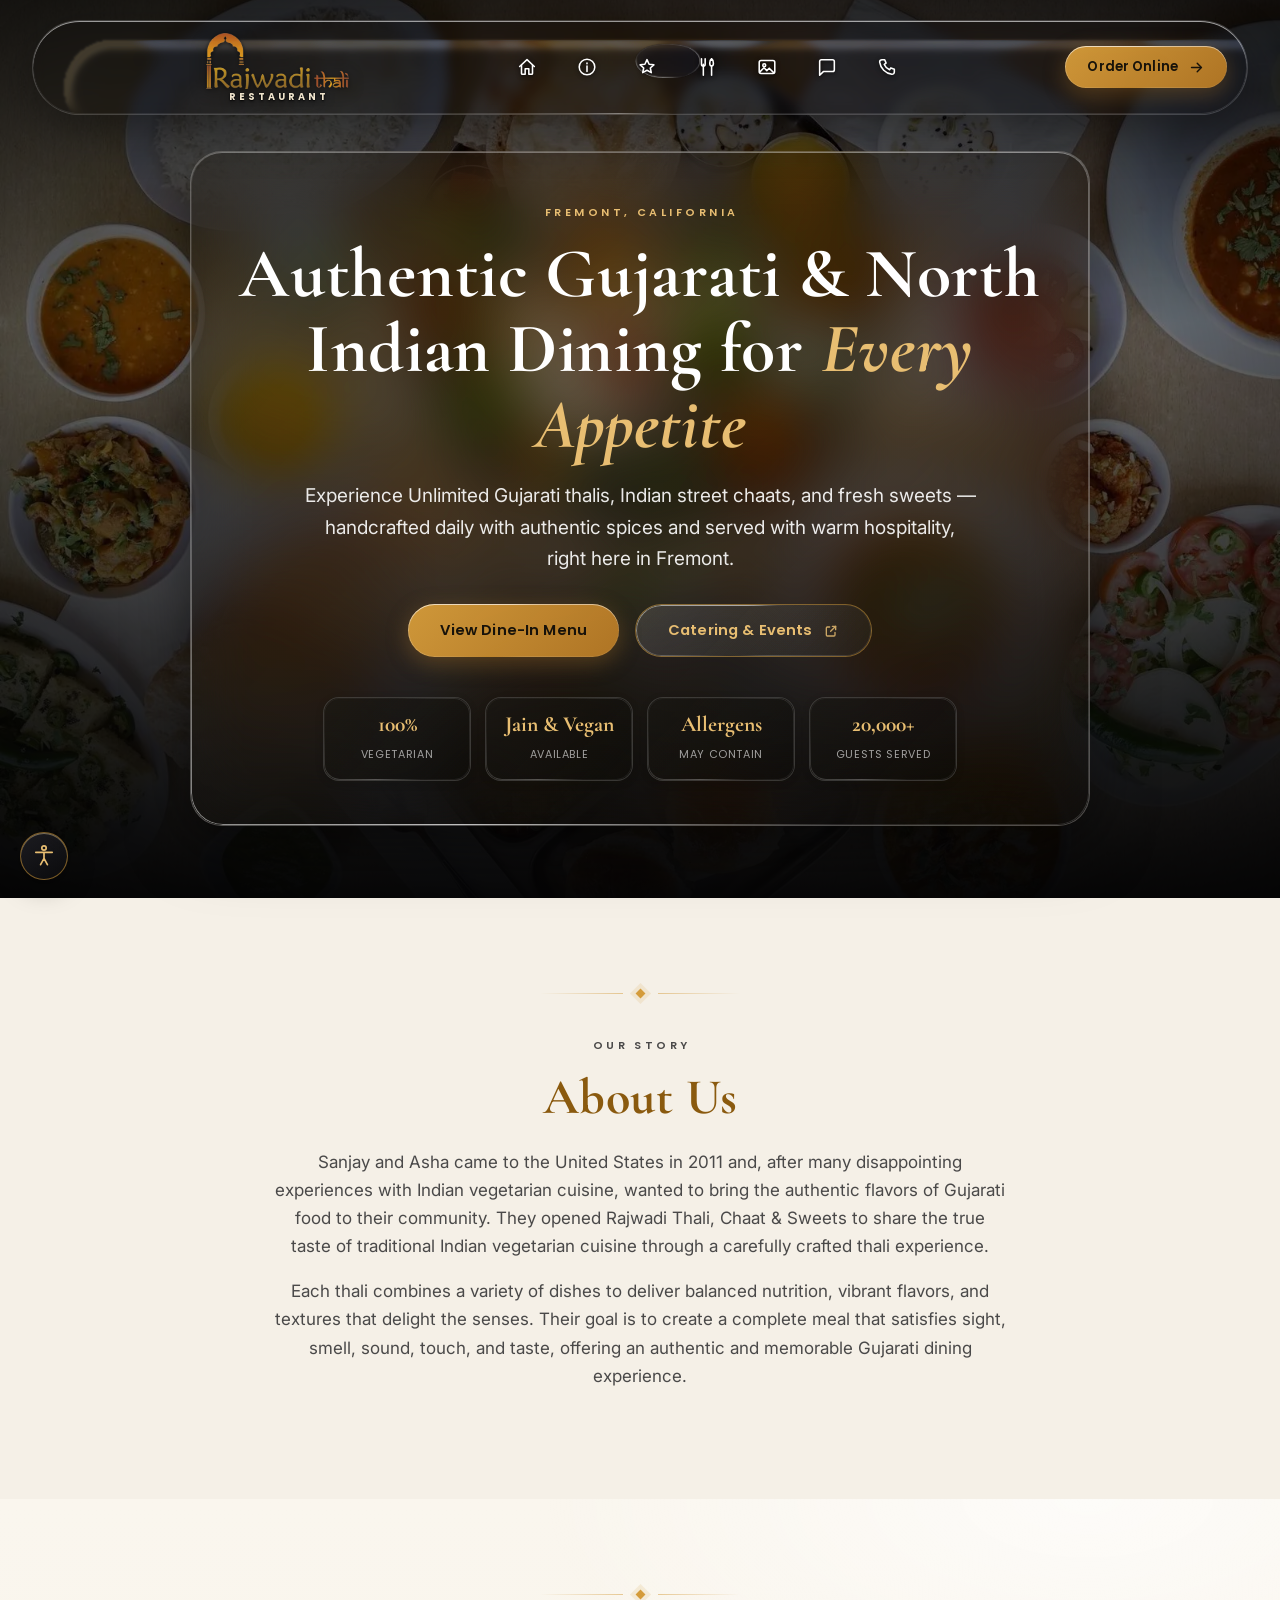
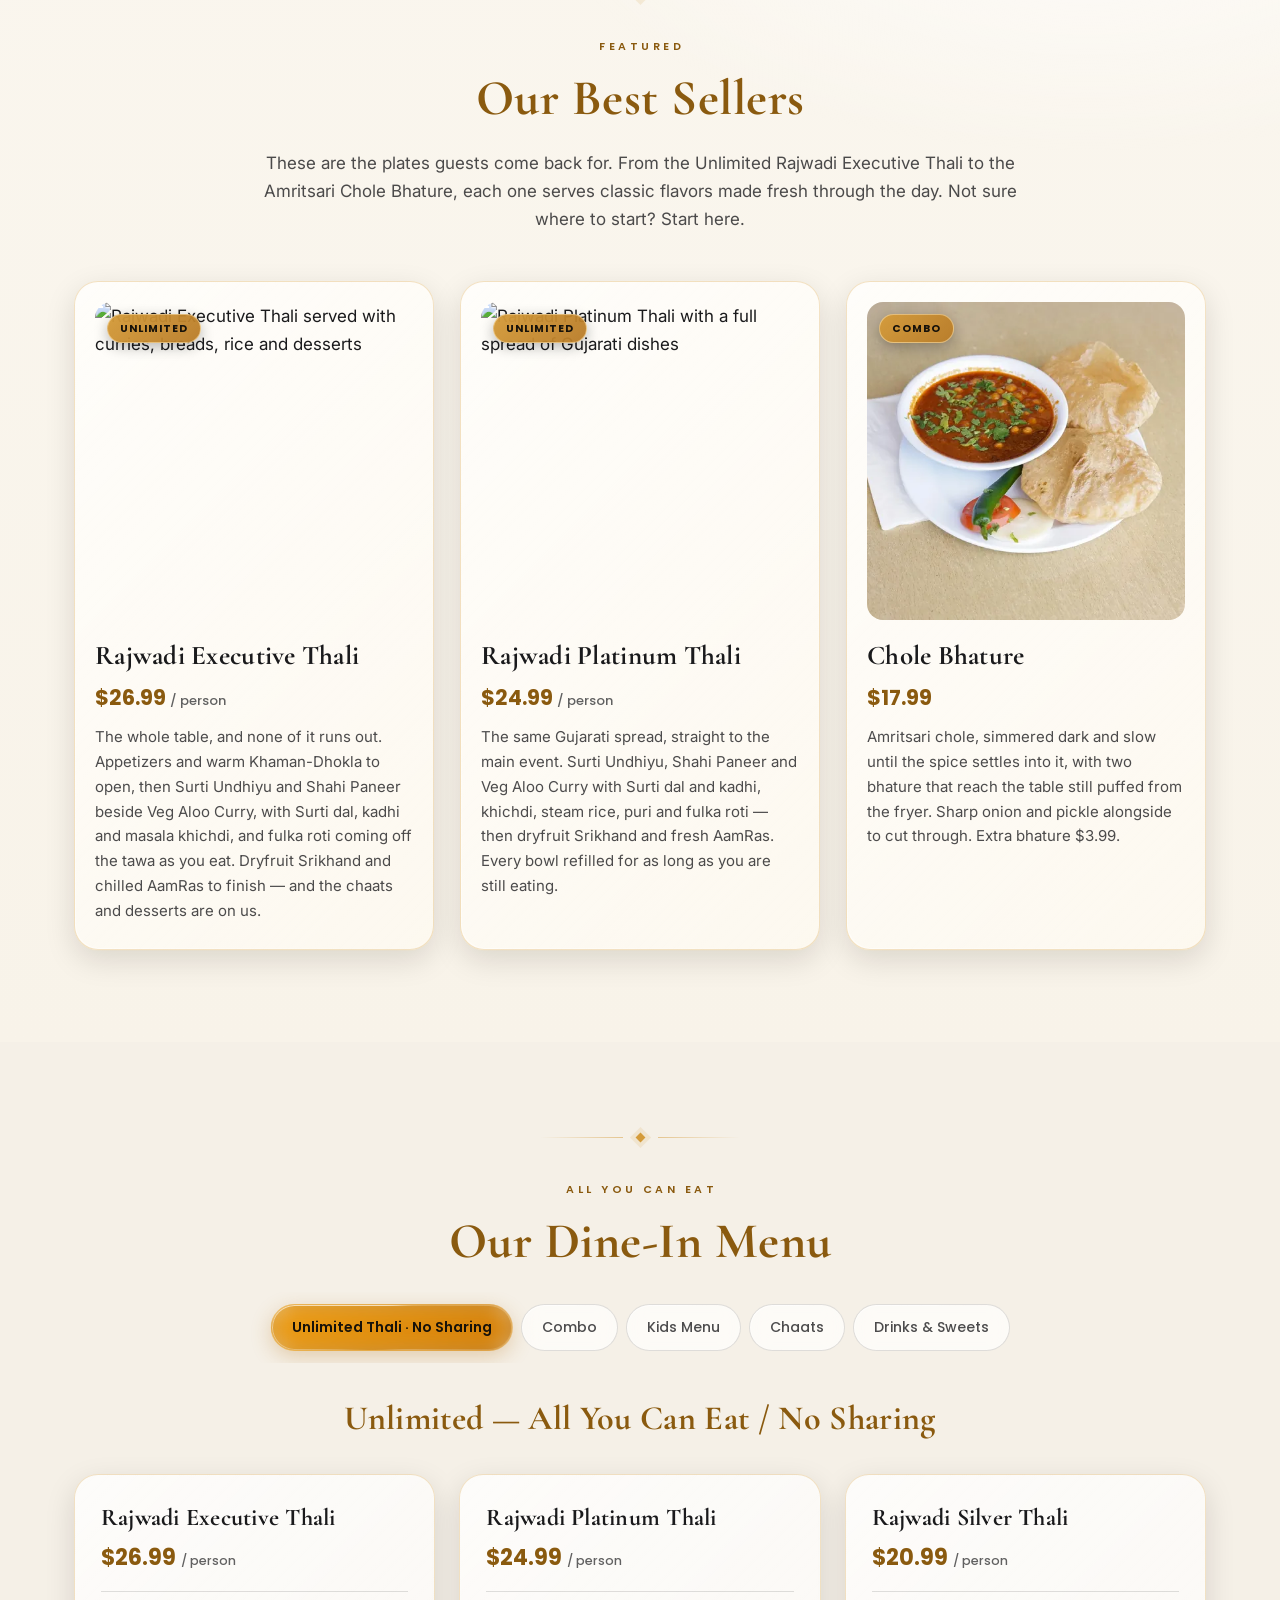
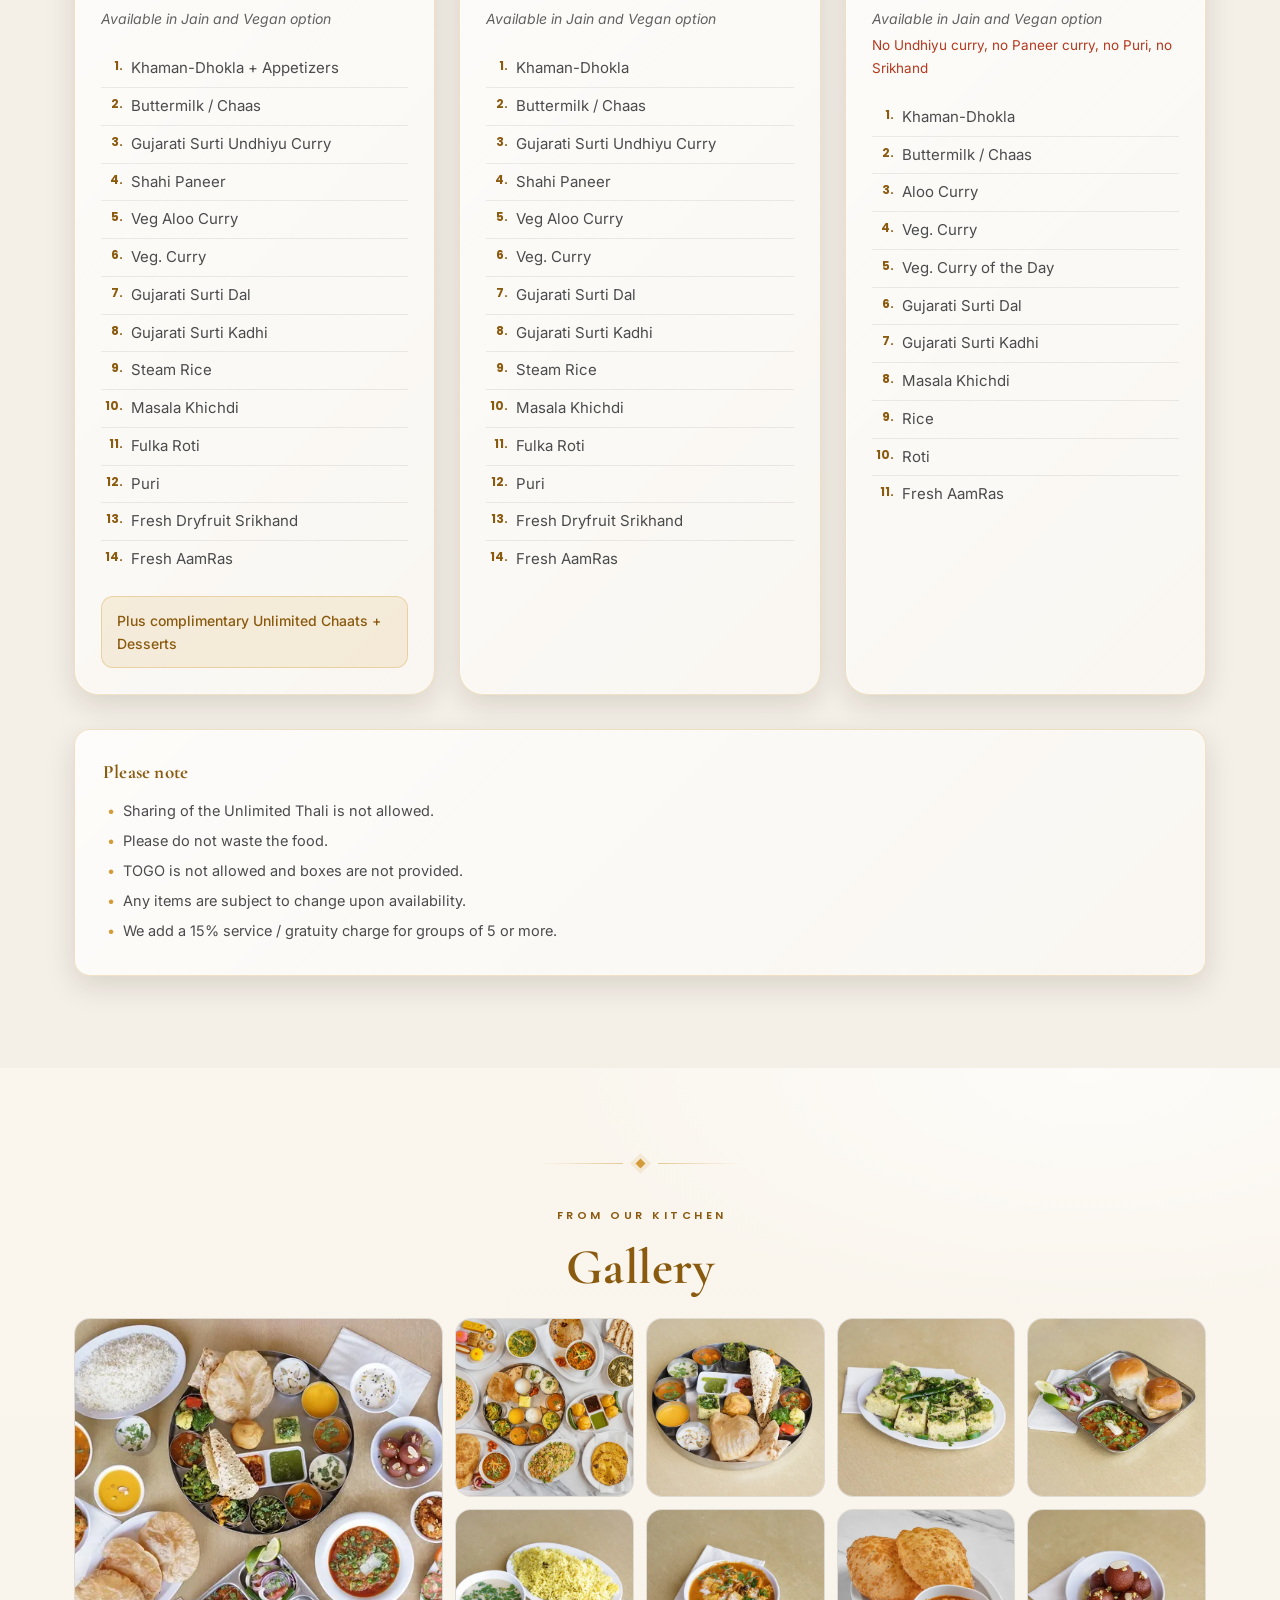
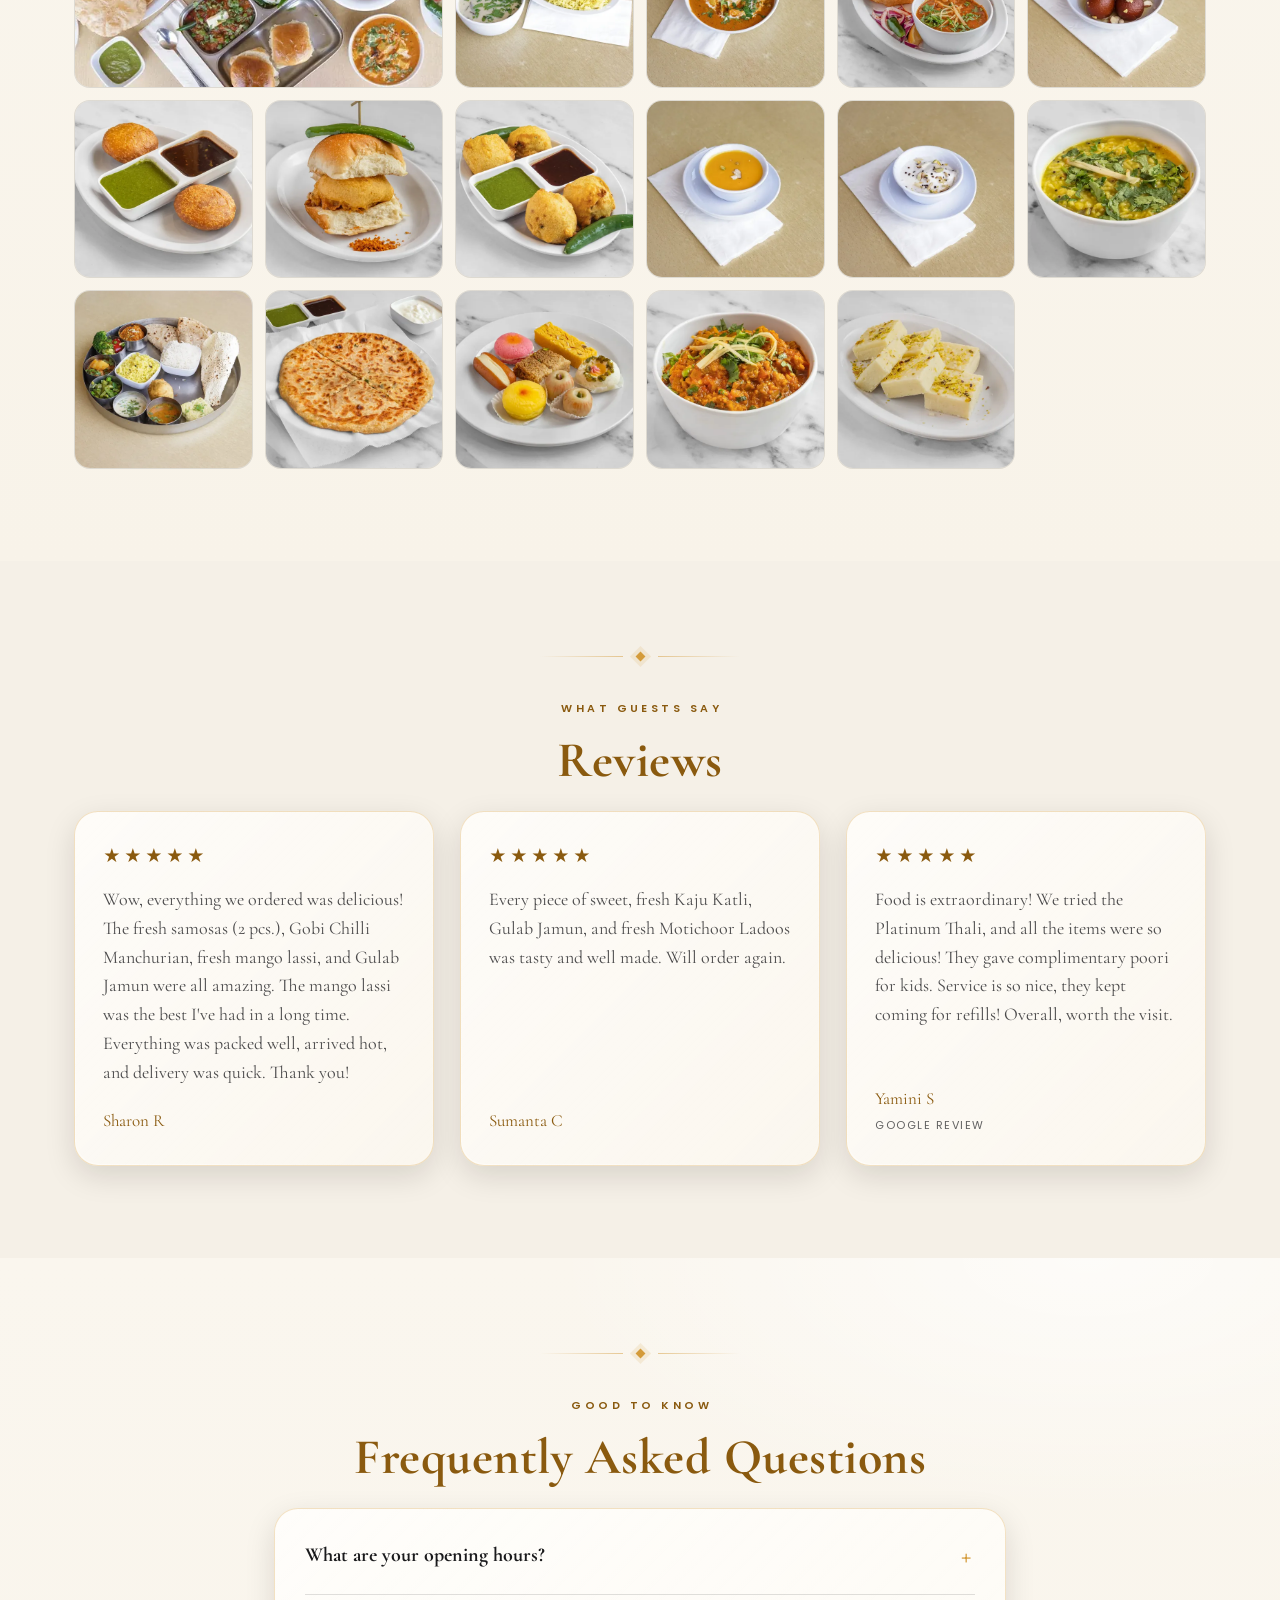
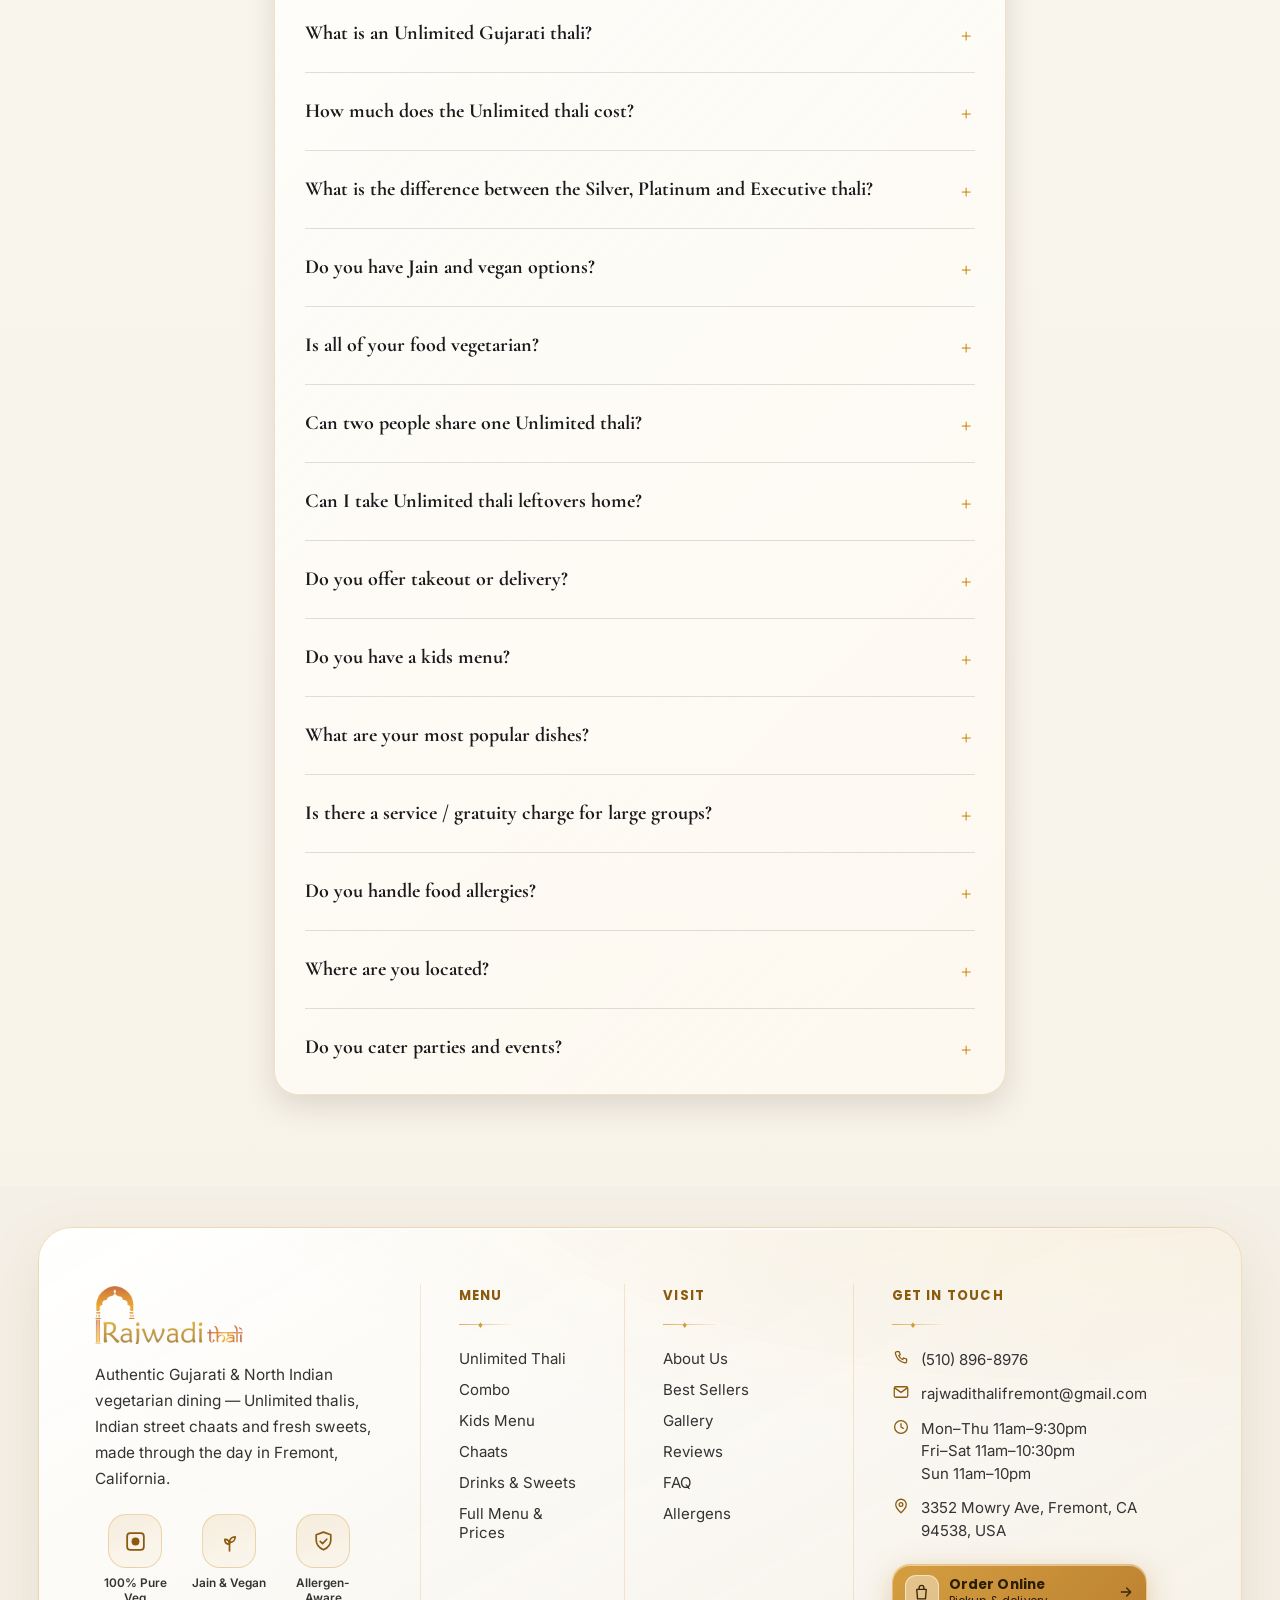
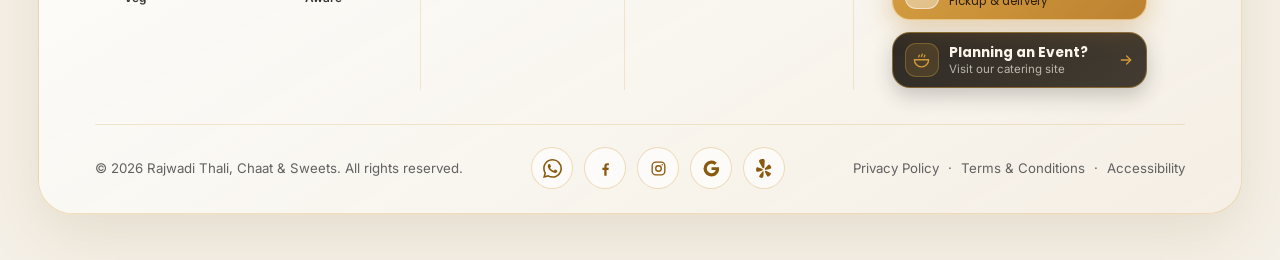
==== commit dc6f168e: "Version 1.0" ====
--- a/site/index.html
+++ b/site/index.html
@@ -46,7 +46,7 @@
 <link rel="preconnect" href="https://fonts.googleapis.com">
 <link rel="preconnect" href="https://fonts.gstatic.com" crossorigin>
 <link href="https://fonts.googleapis.com/css2?family=Cormorant+Garamond:ital,wght@0,500;0,600;0,700;1,600&amp;family=Inter:wght@400;500;600&amp;family=Poppins:wght@500;600;700&amp;display=swap" rel="stylesheet">
-<link rel="stylesheet" href="assets/css/styles.css?v=e507df58">
+<link rel="stylesheet" href="assets/css/styles.css?v=7e5850dc">
 <script type="application/ld+json">
 {
  "@context": "https://schema.org",
@@ -55,7 +55,7 @@
    "@type": "Restaurant",
    "@id": "https://www.rajwadi-thali.com/#restaurant",
    "name": "Rajwadi Thali, Chaat & Sweets",
-   "description": "Pure vegetarian Gujarati and North Indian restaurant in Fremont, California, serving unlimited all-you-can-eat thalis, Indian street chaats and fresh sweets. Jain and vegan options available for every thali; the kitchen is 100% vegetarian and eggless.",
+   "description": "Pure vegetarian Gujarati and North Indian restaurant in Fremont, California, serving Unlimited all-you-can-eat thalis, Indian street chaats and fresh sweets. Jain and vegan options available for every thali; the kitchen is 100% vegetarian and eggless.",
    "url": "https://www.rajwadi-thali.com/",
    "telephone": "+1-510-896-8976",
    "email": "rajwadithalifremont@gmail.com",
@@ -133,7 +133,7 @@
    },
    "knowsAbout": [
     "Gujarati thali",
-    "unlimited thali",
+    "Unlimited thali",
     "Indian street chaat",
     "Jain food",
     "vegan Indian food",
@@ -188,7 +188,7 @@
     {
      "@type": "MenuSection",
      "name": "Unlimited Thali — No Sharing",
-     "description": "All-you-can-eat Gujarati thalis served as unlimited refills at your table. Dine-in only; sharing is not permitted and TOGO is not available for the thali.",
+     "description": "All-you-can-eat Gujarati thalis served as Unlimited refills at your table. Dine-in only; sharing is not permitted and TOGO is not available for the thali.",
      "hasMenuItem": [
       {
        "@type": "MenuItem",
@@ -199,7 +199,7 @@
         "priceCurrency": "USD"
        },
        "suitableForDiet": "https://schema.org/VegetarianDiet",
-       "description": "Unlimited all-you-can-eat Gujarati thali: Khaman-Dhokla with appetizers, Gujarati Surti Undhiyu, Shahi Paneer, Kala Chana Masala, vegetable curry, Surti dal and kadhi, steam rice, masala khichdi, fulka roti, puri, fresh dryfruit Srikhand and AamRas, plus complimentary unlimited chaats and desserts. Jain and vegan options available."
+       "description": "Unlimited all-you-can-eat Gujarati thali: Khaman-Dhokla with appetizers, Gujarati Surti Undhiyu, Shahi Paneer, Veg Aloo Curry, vegetable curry, Surti dal and kadhi, steam rice, masala khichdi, fulka roti, puri, fresh dryfruit Srikhand and AamRas, plus complimentary Unlimited chaats and desserts. Jain and vegan options available."
       },
       {
        "@type": "MenuItem",
@@ -210,7 +210,7 @@
         "priceCurrency": "USD"
        },
        "suitableForDiet": "https://schema.org/VegetarianDiet",
-       "description": "Unlimited all-you-can-eat Gujarati thali: Khaman-Dhokla, Gujarati Surti Undhiyu, Shahi Paneer, Kala Chana Masala, vegetable curry, Surti dal and kadhi, steam rice, masala khichdi, fulka roti, puri, fresh dryfruit Srikhand and AamRas. Jain and vegan options available."
+       "description": "Unlimited all-you-can-eat Gujarati thali: Khaman-Dhokla, Gujarati Surti Undhiyu, Shahi Paneer, Veg Aloo Curry, vegetable curry, Surti dal and kadhi, steam rice, masala khichdi, fulka roti, puri, fresh dryfruit Srikhand and AamRas. Jain and vegan options available."
       },
       {
        "@type": "MenuItem",
@@ -650,18 +650,18 @@
     },
     {
      "@type": "Question",
-     "name": "What is an unlimited Gujarati thali?",
+     "name": "What is an Unlimited Gujarati thali?",
      "acceptedAnswer": {
       "@type": "Answer",
-      "text": "A thali is a complete Gujarati meal served on one platter — several vegetable curries, dal, kadhi, rice, khichdi, freshly made roti and puri, plus a dessert. Ours is unlimited: every item is refilled at your table for as long as you are eating, so you taste the whole spread rather than choosing one dish."
+      "text": "A thali is a complete Gujarati meal served on one platter — several vegetable curries, dal, kadhi, rice, khichdi, freshly made roti and puri, plus a dessert. Ours is Unlimited: every item is refilled at your table for as long as you are eating, so you taste the whole spread rather than choosing one dish."
      }
     },
     {
      "@type": "Question",
-     "name": "How much does the unlimited thali cost?",
+     "name": "How much does the Unlimited thali cost?",
      "acceptedAnswer": {
       "@type": "Answer",
-      "text": "Three thalis, all all-you-can-eat, all per person: the Rajwadi Silver Thali at $20.99, the Rajwadi Platinum Thali at $24.99, and the Rajwadi Executive Thali at $26.99. The Executive also includes complimentary unlimited chaats and desserts."
+      "text": "Three thalis, all all-you-can-eat, all per person: the Rajwadi Silver Thali at $20.99, the Rajwadi Platinum Thali at $24.99, and the Rajwadi Executive Thali at $26.99. The Executive also includes complimentary Unlimited chaats and desserts."
      }
     },
     {
@@ -669,7 +669,7 @@
      "name": "What is the difference between the Silver, Platinum and Executive thali?",
      "acceptedAnswer": {
       "@type": "Answer",
-      "text": "The Silver Thali covers the everyday Gujarati meal — Khaman-Dhokla, chaas, aloo and vegetable curries, Surti dal and kadhi, khichdi, rice, roti and fresh AamRas. Platinum adds Gujarati Surti Undhiyu, Shahi Paneer, Kala Chana Masala, puri and dryfruit Srikhand. Executive is the Platinum spread plus appetizers and complimentary unlimited chaats and desserts."
+      "text": "The Silver Thali covers the everyday Gujarati meal — Khaman-Dhokla, chaas, aloo and vegetable curries, Surti dal and kadhi, khichdi, rice, roti and fresh AamRas. Platinum adds Gujarati Surti Undhiyu, Shahi Paneer, Veg Aloo Curry, puri and dryfruit Srikhand. Executive is the Platinum spread plus appetizers and complimentary Unlimited chaats and desserts."
      }
     },
     {
@@ -677,7 +677,7 @@
      "name": "Do you have Jain and vegan options?",
      "acceptedAnswer": {
       "@type": "Answer",
-      "text": "Yes — every unlimited thali is available in a Jain preparation (no onion, no garlic, no root vegetables) and a vegan preparation. Tell your server when you sit down and the kitchen will plate accordingly."
+      "text": "Yes — every Unlimited thali is available in a Jain preparation (no onion, no garlic, no root vegetables) and a vegan preparation. Tell your server when you sit down and the kitchen will plate accordingly."
      }
     },
     {
@@ -690,18 +690,18 @@
     },
     {
      "@type": "Question",
-     "name": "Can two people share one unlimited thali?",
+     "name": "Can two people share one Unlimited thali?",
      "acceptedAnswer": {
       "@type": "Answer",
-      "text": "No — sharing of the unlimited thali is not allowed, since each thali is priced per person for unlimited refills. Everyone at the table who is eating the thali orders their own. Our combos, chaats and kids thalis are à la carte and can be shared freely."
+      "text": "No — sharing of the Unlimited thali is not allowed, since each thali is priced per person for Unlimited refills. Everyone at the table who is eating the thali orders their own. Our combos, chaats and kids thalis are à la carte and can be shared freely."
      }
     },
     {
      "@type": "Question",
-     "name": "Can I take unlimited thali leftovers home?",
+     "name": "Can I take Unlimited thali leftovers home?",
      "acceptedAnswer": {
       "@type": "Answer",
-      "text": "The unlimited thali is dine-in only. TOGO is not permitted for it and boxes are not provided, which is also why we ask guests not to waste food — take a refill rather than a full plate you may not finish."
+      "text": "The Unlimited thali is dine-in only. TOGO is not permitted for it and boxes are not provided, which is also why we ask guests not to waste food — take a refill rather than a full plate you may not finish."
      }
     },
     {
@@ -709,7 +709,7 @@
      "name": "Do you offer takeout or delivery?",
      "acceptedAnswer": {
       "@type": "Answer",
-      "text": "Yes, for everything except the unlimited thali. Combos such as Chole Bhature and Mumbai Pav Bhaji, all our Indian street chaats, kids thalis, drinks and sweets travel well. Order online or call (510) 896-8976."
+      "text": "Yes, for everything except the Unlimited thali. Combos such as Chole Bhature and Mumbai Pav Bhaji, all our Indian street chaats, kids thalis, drinks and sweets travel well. Order online or call (510) 896-8976."
      }
     },
     {
@@ -730,10 +730,10 @@
     },
     {
      "@type": "Question",
-     "name": "Is there a service charge for large groups?",
+     "name": "Is there a service / gratuity charge for large groups?",
      "acceptedAnswer": {
       "@type": "Answer",
-      "text": "Yes — we add a 15% service charge for groups of five or more. Menu items are also subject to change based on daily availability."
+      "text": "Yes — we add a 15% service / gratuity charge for groups of five or more. Menu items are also subject to change based on daily availability."
      }
     },
     {
@@ -821,7 +821,7 @@
         <span class="hero-noise" aria-hidden="true"></span>
         <p class="eyebrow">Fremont, California</p>
         <h1>Authentic Gujarati &amp; North Indian Dining for <em>Every Appetite</em></h1>
-        <p class="hero-sub">Experience unlimited Gujarati thalis, Indian street chaats, and fresh sweets — handcrafted
+        <p class="hero-sub">Experience Unlimited Gujarati thalis, Indian street chaats, and fresh sweets — handcrafted
           daily with authentic spices and served with warm hospitality, right here in Fremont.</p>
         <div class="hero-actions">
           <a class="btn btn-gold" href="#menu">View Dine-In Menu</a>
@@ -861,7 +861,7 @@
       <div class="narrow center">
         <p class="eyebrow">Featured</p>
         <h2 class="section-title">Our Best Sellers</h2>
-        <p class="section-lede">These are the plates guests come back for. From the unlimited Rajwadi Executive Thali to
+        <p class="section-lede">These are the plates guests come back for. From the Unlimited Rajwadi Executive Thali to
           the Amritsari Chole Bhature, each one serves classic flavors made fresh through the day. Not sure where to
           start? Start here.</p>
       </div>
@@ -870,27 +870,28 @@
         <article class="card glass">
           <span class="card-noise" aria-hidden="true"></span>
           <div class="card-media">
-            <img src="assets/img/executive-thali.jpg" alt="Rajwadi Executive Thali served with curries, breads, rice and desserts" loading="lazy">
+            <img src="assets/img/executive-thali.webp" alt="Rajwadi Executive Thali served with curries, breads, rice and desserts" loading="lazy">
             <span class="badge">Unlimited</span>
           </div>
           <h3 class="card-title">Rajwadi Executive Thali</h3>
           <p class="card-price">$26.99 <span>/ person</span></p>
-          <p class="card-text">Our most complete unlimited thali — Khaman-Dhokla with appetizers, Surti Undhiyu, Shahi
-            Paneer, Kala Chana Masala, dal, kadhi, rice, khichdi, fulka roti, puri, dryfruit Srikhand and fresh AamRas,
-            plus complimentary unlimited chaats and desserts.</p>
+          <p class="card-text">The whole table, and none of it runs out. Appetizers and warm Khaman-Dhokla to open,
+            then Surti Undhiyu and Shahi Paneer beside Veg Aloo Curry, with Surti dal, kadhi and masala khichdi, and
+            fulka roti coming off the tawa as you eat. Dryfruit Srikhand and chilled AamRas to finish — and the chaats
+            and desserts are on us.</p>
         </article>
 
         <article class="card glass">
           <span class="card-noise" aria-hidden="true"></span>
           <div class="card-media">
-            <img src="assets/img/platinum-thali.jpg" alt="Rajwadi Platinum Thali with a full spread of Gujarati dishes" loading="lazy">
+            <img src="assets/img/platinum-thali.webp" alt="Rajwadi Platinum Thali with a full spread of Gujarati dishes" loading="lazy">
             <span class="badge">Unlimited</span>
           </div>
           <h3 class="card-title">Rajwadi Platinum Thali</h3>
           <p class="card-price">$24.99 <span>/ person</span></p>
-          <p class="card-text">A full unlimited Gujarati thali — Khaman-Dhokla, Surti Undhiyu, Shahi Paneer, Kala Chana
-            Masala, veg curry, Surti dal and kadhi, steam rice, masala khichdi, fulka roti, puri, fresh dryfruit
-            Srikhand and AamRas.</p>
+          <p class="card-text">The same Gujarati spread, straight to the main event. Surti Undhiyu, Shahi Paneer and
+            Veg Aloo Curry with Surti dal and kadhi, khichdi, steam rice, puri and fulka roti — then dryfruit Srikhand
+            and fresh AamRas. Every bowl refilled for as long as you are still eating.</p>
         </article>
 
         <article class="card glass">
@@ -901,8 +902,9 @@
           </div>
           <h3 class="card-title">Chole Bhature</h3>
           <p class="card-price">$17.99</p>
-          <p class="card-text">Authentic Amritsari chole with 2 pieces of freshly puffed bhature, served with onion and
-            pickle. Extra bhature $3.99.</p>
+          <p class="card-text">Amritsari chole, simmered dark and slow until the spice settles into it, with two
+            bhature that reach the table still puffed from the fryer. Sharp onion and pickle alongside to cut
+            through. Extra bhature $3.99.</p>
         </article>
       </div>
     </div>
@@ -943,7 +945,7 @@
               <li>Buttermilk / Chaas</li>
               <li>Gujarati Surti Undhiyu Curry</li>
               <li>Shahi Paneer</li>
-              <li>Kala Chana Masala</li>
+              <li>Veg Aloo Curry</li>
               <li>Veg. Curry</li>
               <li>Gujarati Surti Dal</li>
               <li>Gujarati Surti Kadhi</li>
@@ -954,7 +956,7 @@
               <li>Fresh Dryfruit Srikhand</li>
               <li>Fresh AamRas</li>
             </ol>
-            <p class="thali-extra">Plus complimentary unlimited Chaats + Desserts</p>
+            <p class="thali-extra">Plus complimentary Unlimited Chaats + Desserts</p>
           </article>
 
           <article class="thali glass">
@@ -969,7 +971,7 @@
               <li>Buttermilk / Chaas</li>
               <li>Gujarati Surti Undhiyu Curry</li>
               <li>Shahi Paneer</li>
-              <li>Kala Chana Masala</li>
+              <li>Veg Aloo Curry</li>
               <li>Veg. Curry</li>
               <li>Gujarati Surti Dal</li>
               <li>Gujarati Surti Kadhi</li>
@@ -1014,7 +1016,7 @@
             <li>Please do not waste the food.</li>
             <li>TOGO is not allowed and boxes are not provided.</li>
             <li>Any items are subject to change upon availability.</li>
-            <li>We add a 15% service charge for groups of 5 or more.</li>
+            <li>We add a 15% service / gratuity charge for groups of 5 or more.</li>
           </ul>
         </div>
       </div>
@@ -1244,7 +1246,7 @@
         <figure class="g-item"><img src="assets/img/gallery-05.webp" alt="Pav bhaji served with buttered pav" loading="lazy"></figure>
         <figure class="g-item"><img src="assets/img/gallery-06.webp" alt="Masala khichdi with kadhi" loading="lazy"></figure>
         <figure class="g-item"><img src="assets/img/gallery-07.webp" alt="Shahi paneer curry" loading="lazy"></figure>
-        <figure class="g-item"><img src="assets/img/gallery-08.webp" alt="Platter of Rajwadi sweets" loading="lazy"></figure>
+        <figure class="g-item"><img src="assets/img/gallery-08.webp" alt="Chole bhature — two puffed bhature with chole, onion and pickle" loading="lazy"></figure>
         <figure class="g-item"><img src="assets/img/gallery-09.webp" alt="Gulab jamun garnished with pistachio" loading="lazy"></figure>
         <figure class="g-item"><img src="assets/img/gallery-10.webp" alt="Kachori" loading="lazy"></figure>
         <figure class="g-item"><img src="assets/img/gallery-11.webp" alt="Bombay vada pav" loading="lazy"></figure>
@@ -1331,36 +1333,36 @@
           <p>We are open <strong>Monday to Thursday 11:00am&ndash;9:30pm</strong>, <strong>Friday and Saturday 11:00am&ndash;10:30pm</strong>, and <strong>Sunday 11:00am&ndash;10:00pm</strong>. Hours can change on public holidays &mdash; call (510) 896-8976 if you are planning a late visit.</p>
         </details>
         <details>
-          <summary>What is an unlimited Gujarati thali?</summary>
-          <p>A thali is a complete Gujarati meal served on one platter — several vegetable curries, dal, kadhi, rice, khichdi, freshly made roti and puri, plus a dessert. Ours is <strong>unlimited</strong>: every item is refilled at your table for as long as you are eating, so you taste the whole spread rather than choosing one dish.</p>
+          <summary>What is an Unlimited Gujarati thali?</summary>
+          <p>A thali is a complete Gujarati meal served on one platter — several vegetable curries, dal, kadhi, rice, khichdi, freshly made roti and puri, plus a dessert. Ours is <strong>Unlimited</strong>: every item is refilled at your table for as long as you are eating, so you taste the whole spread rather than choosing one dish.</p>
         </details>
         <details>
-          <summary>How much does the unlimited thali cost?</summary>
-          <p>Three thalis, all all-you-can-eat, all per person: the <strong>Rajwadi Silver Thali at $20.99</strong>, the <strong>Rajwadi Platinum Thali at $24.99</strong>, and the <strong>Rajwadi Executive Thali at $26.99</strong>. The Executive also includes complimentary unlimited chaats and desserts.</p>
+          <summary>How much does the Unlimited thali cost?</summary>
+          <p>Three thalis, all all-you-can-eat, all per person: the <strong>Rajwadi Silver Thali at $20.99</strong>, the <strong>Rajwadi Platinum Thali at $24.99</strong>, and the <strong>Rajwadi Executive Thali at $26.99</strong>. The Executive also includes complimentary Unlimited chaats and desserts.</p>
         </details>
         <details>
           <summary>What is the difference between the Silver, Platinum and Executive thali?</summary>
-          <p>The Silver Thali covers the everyday Gujarati meal — Khaman-Dhokla, chaas, aloo and vegetable curries, Surti dal and kadhi, khichdi, rice, roti and fresh AamRas. Platinum adds Gujarati Surti Undhiyu, Shahi Paneer, Kala Chana Masala, puri and dryfruit Srikhand. Executive is the Platinum spread plus appetizers and complimentary unlimited chaats and desserts.</p>
+          <p>The Silver Thali covers the everyday Gujarati meal — Khaman-Dhokla, chaas, aloo and vegetable curries, Surti dal and kadhi, khichdi, rice, roti and fresh AamRas. Platinum adds Gujarati Surti Undhiyu, Shahi Paneer, Veg Aloo Curry, puri and dryfruit Srikhand. Executive is the Platinum spread plus appetizers and complimentary Unlimited chaats and desserts.</p>
         </details>
         <details>
           <summary>Do you have Jain and vegan options?</summary>
-          <p>Yes — every unlimited thali is available in a <strong>Jain</strong> preparation (no onion, no garlic, no root vegetables) and a <strong>vegan</strong> preparation. Tell your server when you sit down and the kitchen will plate accordingly.</p>
+          <p>Yes — every Unlimited thali is available in a <strong>Jain</strong> preparation (no onion, no garlic, no root vegetables) and a <strong>vegan</strong> preparation. Tell your server when you sit down and the kitchen will plate accordingly.</p>
         </details>
         <details>
           <summary>Is all of your food vegetarian?</summary>
           <p>Our kitchen is <strong>100% vegetarian and eggless</strong>. We never cook meat, poultry, fish or shellfish, and no dish on the menu contains egg. Full details are on our <a href="allergens.html">allergen and dietary information</a> page.</p>
         </details>
         <details>
-          <summary>Can two people share one unlimited thali?</summary>
-          <p>No — sharing of the unlimited thali is not allowed, since each thali is priced per person for unlimited refills. Everyone at the table who is eating the thali orders their own. Our combos, chaats and kids thalis are à la carte and can be shared freely.</p>
+          <summary>Can two people share one Unlimited thali?</summary>
+          <p>No — sharing of the Unlimited thali is not allowed, since each thali is priced per person for Unlimited refills. Everyone at the table who is eating the thali orders their own. Our combos, chaats and kids thalis are à la carte and can be shared freely.</p>
         </details>
         <details>
-          <summary>Can I take unlimited thali leftovers home?</summary>
-          <p>The unlimited thali is dine-in only. TOGO is not permitted for it and boxes are not provided, which is also why we ask guests not to waste food — take a refill rather than a full plate you may not finish.</p>
+          <summary>Can I take Unlimited thali leftovers home?</summary>
+          <p>The Unlimited thali is dine-in only. TOGO is not permitted for it and boxes are not provided, which is also why we ask guests not to waste food — take a refill rather than a full plate you may not finish.</p>
         </details>
         <details>
           <summary>Do you offer takeout or delivery?</summary>
-          <p>Yes, for everything except the unlimited thali. Combos such as Chole Bhature and Mumbai Pav Bhaji, all our Indian street chaats, kids thalis, drinks and sweets travel well. <a href="https://order.online/business/-480570/en-US" target="_blank" rel="noopener">Order online</a> or call (510) 896-8976.</p>
+          <p>Yes, for everything except the Unlimited thali. Combos such as Chole Bhature and Mumbai Pav Bhaji, all our Indian street chaats, kids thalis, drinks and sweets travel well. <a href="https://order.online/business/-480570/en-US" target="_blank" rel="noopener">Order online</a> or call (510) 896-8976.</p>
         </details>
         <details>
           <summary>Do you have a kids menu?</summary>
@@ -1371,8 +1373,8 @@
           <p>The Rajwadi Executive Thali and Rajwadi Platinum Thali are what most guests come back for, followed by our Amritsari <strong>Chole Bhature</strong> at $17.99. Among the chaats, Pani Puri, Fresh Samosa Chaat and Dahi Sev Puri Chaat go out fastest.</p>
         </details>
         <details>
-          <summary>Is there a service charge for large groups?</summary>
-          <p>Yes — we add a <strong>15% service charge for groups of five or more</strong>. Menu items are also subject to change based on daily availability.</p>
+          <summary>Is there a service / gratuity charge for large groups?</summary>
+          <p>Yes — we add a <strong>15% service / gratuity charge for groups of five or more</strong>. Menu items are also subject to change based on daily availability.</p>
         </details>
         <details>
           <summary>Do you handle food allergies?</summary>
@@ -1399,14 +1401,14 @@
     <div class="footer-grid">
       <div class="footer-brand">
         <div class="logo-chip"><picture><source type="image/webp" srcset="assets/img/logo.webp"><img class="footer-logo" src="assets/img/logo.png" alt="Rajwadi Thali logo" width="148" height="58" loading="lazy" decoding="async"></picture></div>
-        <p class="footer-desc">Authentic Gujarati &amp; North Indian vegetarian dining &mdash; unlimited thalis, Indian street chaats and fresh sweets, made through the day in Fremont, California.</p>
+        <p class="footer-desc">Authentic Gujarati &amp; North Indian vegetarian dining &mdash; Unlimited thalis, Indian street chaats and fresh sweets, made through the day in Fremont, California.</p>
         <div class="footer-badges">
           <div class="footer-badge"><span class="footer-badge-ico"><svg viewBox="0 0 24 24" fill="none" stroke="currentColor" stroke-width="1.7" stroke-linecap="round" stroke-linejoin="round"><rect x="4" y="4" width="16" height="16" rx="3"/><circle cx="12" cy="12" r="3.8" fill="currentColor" stroke="none"/></svg></span><span class="footer-badge-label">100% Pure Veg</span></div>
           <div class="footer-badge"><span class="footer-badge-ico"><svg viewBox="0 0 24 24" fill="none" stroke="currentColor" stroke-width="1.6" stroke-linecap="round" stroke-linejoin="round"><path d="M12 21v-8"/><path d="M12 13c0-3.3 2.2-5.5 5.5-5.5C17.5 10.8 15.3 13 12 13Z"/><path d="M12 14.5c0-2.7-1.8-4.5-4.5-4.5C7.5 12.7 9.3 14.5 12 14.5Z"/></svg></span><span class="footer-badge-label">Jain &amp; Vegan</span></div>
           <a class="footer-badge" href="allergens.html"><span class="footer-badge-ico"><svg viewBox="0 0 24 24" fill="none" stroke="currentColor" stroke-width="1.6" stroke-linecap="round" stroke-linejoin="round"><path d="M12 3 5 5.6v4.9c0 4.3 3 7.6 7 9.5 4-1.9 7-5.2 7-9.5V5.6L12 3Z"/><path d="m8.8 11.8 2.3 2.3 4-4.3"/></svg></span><span class="footer-badge-label">Allergen-Aware</span></a>
         </div>
       </div>
-      <div class="footer-col"><h2 class="footer-heading">Menu</h2><button type="button" class="footer-h" aria-expanded="false" aria-controls="footer-menu"><span class="footer-h-ico" aria-hidden="true"><svg viewBox="0 0 24 24" fill="none" stroke="currentColor" stroke-width="1.6" stroke-linecap="round" stroke-linejoin="round"><path d="M6 3v6a2 2 0 0 0 4 0V3"/><path d="M8 9v12"/><path d="M17 3c-1.5 1-2 3-2 5s1 3 2 3 2-1 2-3-.5-4-2-5Z"/><path d="M17 11v10"/></svg></span><span class="footer-h-txt">Menu</span><span class="footer-h-chev" aria-hidden="true"><svg viewBox="0 0 24 24" fill="none" stroke="currentColor" stroke-width="2" stroke-linecap="round" stroke-linejoin="round"><path d="m6 9 6 6 6-6"/></svg></span></button><span class="footer-hr" aria-hidden="true"></span><div id="footer-menu" class="footer-col-body"><ul><li><a href="#menu?tab=thali">Unlimited Thali</a></li><li><a href="#menu?tab=combo">Combo</a></li><li><a href="#menu?tab=kids">Kids Menu</a></li><li><a href="#menu?tab=chaats">Chaats</a></li><li><a href="#menu?tab=drinks">Drinks &amp; Sweets</a></li></ul></div></div>
+      <div class="footer-col"><h2 class="footer-heading">Menu</h2><button type="button" class="footer-h" aria-expanded="false" aria-controls="footer-menu"><span class="footer-h-ico" aria-hidden="true"><svg viewBox="0 0 24 24" fill="none" stroke="currentColor" stroke-width="1.6" stroke-linecap="round" stroke-linejoin="round"><path d="M6 3v6a2 2 0 0 0 4 0V3"/><path d="M8 9v12"/><path d="M17 3c-1.5 1-2 3-2 5s1 3 2 3 2-1 2-3-.5-4-2-5Z"/><path d="M17 11v10"/></svg></span><span class="footer-h-txt">Menu</span><span class="footer-h-chev" aria-hidden="true"><svg viewBox="0 0 24 24" fill="none" stroke="currentColor" stroke-width="2" stroke-linecap="round" stroke-linejoin="round"><path d="m6 9 6 6 6-6"/></svg></span></button><span class="footer-hr" aria-hidden="true"></span><div id="footer-menu" class="footer-col-body"><ul><li><a href="#menu?tab=thali">Unlimited Thali</a></li><li><a href="#menu?tab=combo">Combo</a></li><li><a href="#menu?tab=kids">Kids Menu</a></li><li><a href="#menu?tab=chaats">Chaats</a></li><li><a href="#menu?tab=drinks">Drinks &amp; Sweets</a></li><li><a href="menu.html">Full Menu &amp; Prices</a></li></ul></div></div>
       <div class="footer-col"><h2 class="footer-heading">Visit</h2><button type="button" class="footer-h" aria-expanded="false" aria-controls="footer-visit"><span class="footer-h-ico" aria-hidden="true"><svg viewBox="0 0 24 24" fill="none" stroke="currentColor" stroke-width="1.6" stroke-linecap="round" stroke-linejoin="round"><path d="m12 4 2.3 5 5.2.6-3.9 3.5 1.1 5.1L12 15.6 7.3 18.2l1.1-5.1L4.5 9.6 9.7 9Z"/></svg></span><span class="footer-h-txt">Visit</span><span class="footer-h-chev" aria-hidden="true"><svg viewBox="0 0 24 24" fill="none" stroke="currentColor" stroke-width="2" stroke-linecap="round" stroke-linejoin="round"><path d="m6 9 6 6 6-6"/></svg></span></button><span class="footer-hr" aria-hidden="true"></span><div id="footer-visit" class="footer-col-body"><ul><li><a href="#about">About Us</a></li><li><a href="#featured">Best Sellers</a></li><li><a href="#gallery">Gallery</a></li><li><a href="#reviews">Reviews</a></li><li><a href="#faq">FAQ</a></li><li><a href="allergens.html">Allergens</a></li></ul></div></div>
       <div class="footer-col footer-contact footer-open"><h2 class="footer-heading">Get In Touch</h2><button type="button" class="footer-h" aria-expanded="true" aria-controls="footer-contact"><span class="footer-h-ico" aria-hidden="true"><svg viewBox="0 0 24 24" fill="none" stroke="currentColor" stroke-width="1.7" stroke-linecap="round" stroke-linejoin="round"><path d="M6.5 3.5h3l1.5 4-2 1.5a11 11 0 0 0 5 5l1.5-2 4 1.5v3a2 2 0 0 1-2.2 2A16.5 16.5 0 0 1 4.5 5.7 2 2 0 0 1 6.5 3.5Z"/></svg></span><span class="footer-h-txt">Get In Touch</span><span class="footer-h-chev" aria-hidden="true"><svg viewBox="0 0 24 24" fill="none" stroke="currentColor" stroke-width="2" stroke-linecap="round" stroke-linejoin="round"><path d="m6 9 6 6 6-6"/></svg></span></button><span class="footer-hr" aria-hidden="true"></span><div id="footer-contact" class="footer-col-body">
         <ul class="footer-contact-list">
@@ -1453,6 +1455,7 @@
   <section class="a11y-group" aria-labelledby="a11yGVis">
   <h3 id="a11yGVis">Visual</h3>
   <button type="button" class="a11y-row a11y-step-row" data-a11y-steps="contrast" data-a11y-names="Default contrast|High contrast|Maximum contrast" data-a11y-title="Contrast" aria-label="Contrast: Default contrast (1 of 3)"><span class="a11y-ico" aria-hidden="true"><svg viewBox="0 0 24 24" aria-hidden="true" focusable="false"><circle cx="12" cy="12" r="8.6"/><path d="M12 3.4v17.2a8.6 8.6 0 0 0 0-17.2Z" class="a11y-fill"/></svg></span><span class="a11y-label" aria-hidden="true">Contrast</span><span class="a11y-steps" aria-hidden="true"><span></span><span></span><span></span></span></button>
+  <button type="button" class="a11y-row a11y-step-row" data-a11y-steps="opacity" data-a11y-names="Default glass|25% solid|50% solid|75% solid|100% solid" data-a11y-title="Opacity" aria-label="Opacity: Default glass (1 of 5)"><span class="a11y-ico" aria-hidden="true"><svg viewBox="0 0 24 24" aria-hidden="true" focusable="false"><rect x="3.2" y="3.2" width="12" height="12" rx="2.4"/><path d="M8.8 8.8h12v12h-12z" class="a11y-fill"/></svg></span><span class="a11y-label" aria-hidden="true">Opacity</span><span class="a11y-steps" aria-hidden="true"><span></span><span></span><span></span><span></span><span></span></span></button>
   <button type="button" class="a11y-row a11y-toggle" role="switch" aria-checked="false" data-a11y-toggle="gray"><span class="a11y-ico" aria-hidden="true"><svg viewBox="0 0 24 24" aria-hidden="true" focusable="false"><path d="M12 3.2 6.7 9a7.2 7.2 0 1 0 10.6 0Z"/><path d="M12 3.2V20.8a7.2 7.2 0 0 0 5.3-11.8Z" class="a11y-fill"/></svg></span><span class="a11y-label">Grayscale</span></button>
   <button type="button" class="a11y-row a11y-toggle" role="switch" aria-checked="false" data-a11y-toggle="noimg"><span class="a11y-ico" aria-hidden="true"><svg viewBox="0 0 24 24" aria-hidden="true" focusable="false"><rect x="3.2" y="4.8" width="17.6" height="14.4" rx="2.4"/><path d="m4.6 17.4 4.9-5.2 3.1 3M4 4l16 16"/></svg></span><span class="a11y-label">Hide images</span></button>
   <button type="button" class="a11y-row a11y-toggle" role="switch" aria-checked="false" data-a11y-toggle="motion"><span class="a11y-ico" aria-hidden="true"><svg viewBox="0 0 24 24" aria-hidden="true" focusable="false"><rect x="2.8" y="6" width="12.6" height="12" rx="2.4"/><path d="m15.4 11 5.8-3.4v8.8L15.4 13M3 3l18 18"/></svg></span><span class="a11y-label">Pause animations</span></button>
@@ -1469,6 +1472,6 @@
        the whole point of a stepper is knowing which level you landed on -->
   <p class="a11y-sr" role="status" aria-live="polite" data-a11y-live></p>
 </div>
-<script src="assets/js/main.js?v=9ef09971"></script>
+<script src="assets/js/main.js?v=2efd8938"></script>
 </body>
 </html>
--- a/site/assets/css/styles.css
+++ b/site/assets/css/styles.css
@@ -140,7 +140,20 @@
   font-family: var(--font-body);
   font-size: 1.0625rem;
   line-height: 1.65;
-  -webkit-font-smoothing: antialiased;
+  /* NO -webkit-font-smoothing: antialiased.
+
+     It was here, and it is the entire reason this site's text sat lighter than
+     the catering site's. On macOS `antialiased` switches off subpixel
+     rendering, which thins every stroke — the footers were compared side by
+     side and matched on family, weight, size and colour exactly (Inter 400,
+     15.04px, #333); the only computed difference between them was this one
+     property, `auto` there against `antialiased` here.
+
+     It is declared on body, so the difference was never really a footer
+     problem — it was site-wide, and the footer is just where the two sites sit
+     close enough in layout to notice. Removing it here fixes the whole page
+     rather than patching one section into disagreeing with the paragraphs
+     above it. */
   text-rendering: optimizeLegibility;
   overflow-x: hidden;
 }
@@ -162,23 +175,283 @@
 :focus-visible { outline: 2px solid var(--gold); outline-offset: 3px; }
 
 /* ==========================================================================
-   GLASS — one class, recoloured by whichever surface it sits on
+   GLASS ENGINE — one material, three thicknesses
+   --------------------------------------------------------------------------
+   Every surface on this site already carried `.glass`, which meant a 90px
+   trust chip and a 700px FAQ panel were rendered from *identical* material.
+   That is the one thing a glass system must not do: material weight is how a
+   layered interface communicates hierarchy. A big panel is a thick piece of
+   glass — heavier frost, deeper shadow, less transparent. A small control is
+   a thin sliver — light frost, tight shadow, more transparent.
+
+   So the material is now a set of TOKENS with three tiers, and a surface
+   opts into a tier rather than redeclaring a filter. Adding a component means
+   picking a tier, not inventing new numbers.
+
+     tier 1  THIN    chips, tabs, small buttons, badges
+     tier 2  MEDIUM  cards, list panels, FAQ, notes
+     tier 3  THICK   nav, sheets, modals, the footer panel
+
+   Everything scales together across the tiers — frost, saturation, fill, rim
+   brightness, shadow depth and spread — because they are facets of one
+   physical property (thickness), not independent knobs.
+
+   Colour is NOT set here. Each tier resolves against the --s-* surface tokens,
+   which .section--dark / .section--light already re-point, so the same tier
+   reads correctly over the black hero and the cream sections without a single
+   per-section override.
    ========================================================================== */
-.glass {
+
+:root {
+  /* thickness ---------------------------------------------------------- */
+  --g1-frost: 10px;   --g1-sat: 145%;
+  --g2-frost: 20px;   --g2-sat: 165%;
+  --g3-frost: 30px;   --g3-sat: 190%;
+
+  /* how much of the surface's own fill each tier carries. Thicker glass is
+     less transparent — you see less through a thick pane, and that is what
+     makes it read as heavy rather than just blurrier. */
+  --g1-fill: .55;     --g2-fill: .80;     --g3-fill: 1;
+
+  /* rim: the lit edge. Brighter on thicker glass because a thicker edge
+     gathers more light along it. */
+  --g1-rim: .34;      --g2-rim: .52;      --g3-rim: .74;
+
+  /* ambient shadow. Depth is the other half of thickness: a thick pane sits
+     further off the page and casts further. */
+  --g1-shadow: 0 2px 8px rgba(20, 15, 5, .10);
+  --g2-shadow: 0 10px 30px rgba(20, 15, 5, .13);
+  --g3-shadow: 0 22px 60px rgba(20, 15, 5, .20);
+}
+
+/* --------------------------------------------------------------------------
+   The base. `.glass` alone stays tier 2, so every existing surface keeps
+   working untouched and only the ones that opt in change.
+   -------------------------------------------------------------------------- */
+.glass,
+.glass--thin,
+.glass--thick {
   position: relative;
   background: var(--s-glass-bg);
-  backdrop-filter: blur(24px) saturate(150%);
-  -webkit-backdrop-filter: blur(24px) saturate(150%);
   border: 1px solid var(--s-glass-border);
-  box-shadow: var(--s-glass-shadow);
   color: var(--s-fg);
-}
+  /* tier 2 defaults */
+  --_frost: var(--g2-frost);
+  --_sat: var(--g2-sat);
+  --_rim: var(--g2-rim);
+  backdrop-filter: blur(var(--_frost)) saturate(var(--_sat));
+  -webkit-backdrop-filter: blur(var(--_frost)) saturate(var(--_sat));
+  box-shadow: var(--g2-shadow);
+}
+
+/* ==========================================================================
+   EVERY BUTTON IS CUT FROM THE SAME SHEET
+
+   main.js solves the bezel once — the same squircle profile, bevel slope and
+   light vector the nav's specular map is built from — and writes the result
+   here as --lg-rim-conic. So a button's edge is lit by the identical surface
+   model as the refracting bars: bright where the bezel faces the light, dimmer
+   down the sides, with the weaker bounce on the far edge that real glass
+   picks up from whatever the light is landing on.
+
+   What these do NOT get is the displacement lens. They sit on the flat page,
+   where a lens returns the field it was handed — invisible, and expensive
+   enough that putting one on every button is what made the site crawl. The
+   light is the part that does not need a backdrop to exist; it only needs the
+   shape. That is the whole difference between the two halves of this material,
+   and it is why the buttons still read as the same glass as the bar.
+
+   The ring is drawn with a mask rather than a border so it can sit at any
+   radius without the corner seams a 1px border shows on a pill.
+   ========================================================================== */
+.btn::before,
+.tab::before,
+.trust-item::before,
+.tab-pill::before {
+  content: ''; position: absolute; inset: 0; z-index: 0;
+  border-radius: inherit; padding: 1px; pointer-events: none;
+  background: var(--lg-rim-conic, linear-gradient(180deg, rgba(255,255,255,.55), rgba(255,255,255,.06)));
+  -webkit-mask: linear-gradient(#000 0 0) content-box exclude, linear-gradient(#000 0 0);
+  mask: linear-gradient(#000 0 0) content-box exclude, linear-gradient(#000 0 0);
+  opacity: var(--lg-rim-strength, .7);
+  transition: opacity .25s ease;
+}
+/* the label has to clear its own rim */
+.btn > *, .tab > * { position: relative; z-index: 1; }
+/* Pressing a button turns its edge toward you: the lit arc broadens as the
+   bevel flattens against the press. One property, so it stays on the
+   compositor. */
+.btn:hover::before, .tab:hover::before { --lg-rim-strength: 1; }
+.btn:active::before, .tab:active::before { --lg-rim-strength: .45; }
+/* Gold surfaces carry their own light; a white rim on top of them reads as a
+   seam rather than an edge, so theirs is dialled back. */
+.btn-gold::before, .tab-pill::before { --lg-rim-strength: .42; }
+/* Dark glass takes a stronger rim than light glass — the same edge against a
+   darker fill has more contrast to spend. */
+.section--dark .btn::before,
+.section--dark .tab::before,
+.hero-glass .trust-item::before { --lg-rim-strength: .85; }
+
+/* ==========================================================================
+   GLASS INSIDE GLASS DOES NOT FILTER TWICE
+
+   A surface sitting on another glass surface has, as its backdrop, the parent's
+   already-filtered output. Blurring that again is very nearly idempotent —
+   30px of blur followed by 10px more is 32px of blur, a difference nobody can
+   see — while forcing a second backdrop root and an extra render surface for
+   the compositor to manage. Nesting backdrop filters is also the case engines
+   handle least reliably, which is the more important half: it is where wrong
+   output comes from, not just slow output.
+
+   So the inner surfaces keep their fill and their tint, which is what actually
+   distinguishes them from the pane they sit on, and drop the blur their parent
+   has already applied on their behalf.
+   ========================================================================== */
+.hero-glass .btn-outline,
+.hero-glass .trust-item,
+.a11y-panel .a11y-head {
+  backdrop-filter: saturate(145%);
+  -webkit-backdrop-filter: saturate(145%);
+}
+
+/* ==========================================================================
+   NO BLUR WHERE THERE IS NOTHING TO BLUR
+
+   A Gaussian blur of a uniform field is that field. It is not an approximation
+   — convolving a constant with a normalised kernel returns the constant — and
+   a blur of a LINEAR ramp is likewise the same ramp. So on a surface whose
+   whole backdrop is one flat section colour, or the broad 900px radial and the
+   two-level linear gradient the light sections carry, `blur(20px)` is
+   arithmetically a no-op. It produces the pixels that were already there.
+
+   It is not a no-op to render. Every one of these elements forces a backdrop
+   root, snapshots what is under it and runs a 20–30px separable convolution
+   over the whole box, every frame it moves. Measured on this page: 35
+   backdrop-filtered elements totalling 4.66 MILLION pixels, about 4.6 times
+   the viewport, and roughly 3.8M of that was these — the thali cards alone
+   890k, the FAQ panel 869k, the footer 707k. That is the lag, and it predates
+   the lens by a long way; the nav's refraction is 115k of the total, under
+   three percent.
+
+   The saturation stays: that one is a per-pixel colour transform with no
+   kernel, it is cheap, and it is doing visible work — it is what keeps these
+   surfaces warmer than the page behind them.
+
+   The surfaces that sit on a PHOTOGRAPH — .hero-glass and its chips — are
+   deliberately not in this list. Their backdrop has real detail at the blur's
+   scale, so for them the blur is the effect and it stays. */
+.card, .thali, .review, .menu-item, .faq, .notes {
+  backdrop-filter: saturate(165%);
+  -webkit-backdrop-filter: saturate(165%);
+}
+.glass--thin {
+  --_frost: var(--g1-frost);
+  --_sat: var(--g1-sat);
+  --_rim: var(--g1-rim);
+  box-shadow: var(--g1-shadow);
+}
+.glass--thick {
+  --_frost: var(--g3-frost);
+  --_sat: var(--g3-sat);
+  --_rim: var(--g3-rim);
+  box-shadow: var(--g3-shadow);
+}
+
+/* --------------------------------------------------------------------------
+   THE LIT EDGE
+   A graded rim, not an even one — the same reasoning as the nav and the
+   selection drop. An even ring of brightness reads as a *border*; light that
+   lands on the top-left, skips the sides and returns weaker underneath reads
+   as a lit *edge*. Drawn on ::before so it is independent of the surface's own
+   background, and masked to the padding ring so only the stroke shows.
+
+   Surfaces that already draw their own ::before opt out with .glass--norim.
+   -------------------------------------------------------------------------- */
+.glass:not(.glass--norim)::before,
+.glass--thin:not(.glass--norim)::before,
+.glass--thick:not(.glass--norim)::before {
+  content: ''; position: absolute; inset: 0; z-index: 0;
+  border-radius: inherit; padding: 1px; pointer-events: none;
+  background: conic-gradient(from 208deg,
+    rgba(255, 255, 255, var(--_rim)) 0deg,
+    rgba(255, 255, 255, calc(var(--_rim) * .16)) 68deg,
+    rgba(255, 255, 255, calc(var(--_rim) * .10)) 152deg,
+    rgba(255, 255, 255, calc(var(--_rim) * .42)) 212deg,
+    rgba(255, 255, 255, calc(var(--_rim) * .14)) 300deg,
+    rgba(255, 255, 255, var(--_rim)) 360deg);
+  -webkit-mask: linear-gradient(#000 0 0) content-box exclude, linear-gradient(#000 0 0);
+  mask: linear-gradient(#000 0 0) content-box exclude, linear-gradient(#000 0 0);
+}
+/* content must sit above the rim layer */
+.glass > *, .glass--thin > *, .glass--thick > * { position: relative; z-index: 1; }
+
+/* --------------------------------------------------------------------------
+   TIER ASSIGNMENTS — the whole site, by size and role
+   -------------------------------------------------------------------------- */
+
+/* thin: things you tap, not things you read */
+.tab, .trust-item, .page-back, .btn-outline,
+.mobile-cta-alt, .footer-soc, .allergen-tags li {
+  --_frost: var(--g1-frost); --_sat: var(--g1-sat); --_rim: var(--g1-rim);
+}
+/* thick: chrome and anything modal */
+.nav-liquid, .footer-panel, .a11y-panel, .hero-glass, .mobile-cta, .nav-mobile {
+  --_frost: var(--g3-frost); --_sat: var(--g3-sat); --_rim: var(--g3-rim);
+}
+
+/* the trust chips sit ON the hero glass — a light surface on another light
+   surface is the one stack that destroys legibility, so they stay thin and
+   lean on their border rather than adding a second frost */
+.trust-item { box-shadow: var(--g1-shadow); }
+
+/* --------------------------------------------------------------------------
+   ELEVATION ON INTERACTION
+   Lifting a card should thicken it, not just move it: the pane comes toward
+   you, so its shadow spreads and its rim catches more light. One transition,
+   compositor-friendly properties only.
+   -------------------------------------------------------------------------- */
+.card, .thali, .review {
+  transition: transform .38s var(--ease-spring), box-shadow .38s var(--ease-spring);
+}
+.card:hover, .thali:hover {
+  box-shadow: var(--g3-shadow);
+  --_rim: var(--g3-rim);
+}
+
+/* --------------------------------------------------------------------------
+   ACCESSIBILITY — the tiers collapse, they do not linger
+   Both OS signals and the panel's own contrast step flatten every tier to a
+   solid surface. Written once here rather than per component, which is the
+   point of having tiers at all.
+   -------------------------------------------------------------------------- */
+@media (prefers-reduced-transparency: reduce) {
+  .glass, .glass--thin, .glass--thick {
+    backdrop-filter: none !important; -webkit-backdrop-filter: none !important;
+  }
+  .glass::before, .glass--thin::before, .glass--thick::before { opacity: .35; }
+}
+@media (prefers-contrast: more) {
+  .glass::before, .glass--thin::before, .glass--thick::before { display: none; }
+}
+html[data-a11y-contrast="2"] :is(.glass, .glass--thin, .glass--thick) {
+  backdrop-filter: none !important; -webkit-backdrop-filter: none !important;
+}
+html[data-a11y-contrast="2"] :is(.glass, .glass--thin, .glass--thick)::before { display: none; }
+/* "Hide images" is about photography and decoration; the rim is neither, but
+   the noise overlays are */
+html.a11y-noimg :is(.nav-noise, .card-noise, .hero-noise) { display: none !important; }
+
 /* gold glass — identical to catering's .glass-gold */
 .glass-gold {
   position: relative;
   background: var(--gold-fill);
-  backdrop-filter: blur(18px) saturate(180%);
-  -webkit-backdrop-filter: blur(18px) saturate(180%);
+  /* No blur, for the same reason as the panel it sits inside: --gold-fill is a
+     near-solid wash, and the one on the footer is nested INSIDE .footer-panel,
+     which is itself a backdrop-filtered surface. A backdrop filter whose
+     backdrop is another backdrop filter is the case engines handle worst, and
+     here it was doing it to sample a colour already hidden behind gold. */
+  backdrop-filter: saturate(180%);
+  -webkit-backdrop-filter: saturate(180%);
   border: 1px solid rgba(255, 235, 190, .55);
   box-shadow: 0 8px 28px rgba(184, 122, 37, .35), inset 0 1px 0 rgba(255, 255, 255, .5);
   color: var(--gold-ink-on-fill);
@@ -400,14 +673,23 @@
   --nav-border-strong: rgba(255, 255, 255, .85);
   --nav-active-bg: transparent;   /* 100% — the drop is refraction and rim only */
   --nav-hover-bg: rgba(255, 255, 255, .12);
-  --nav-text-shadow: 0 1px 8px rgba(0, 0, 0, .35);
+  /* Two layers, not one: a tight shadow for edge definition against whatever
+     the lens is bending underneath, and a wider soft one for separation. With
+     no frost to flatten the backdrop, this is what carries the labels. */
+  --nav-text-shadow: 0 1px 2px rgba(0, 0, 0, .95), 0 2px 10px rgba(0, 0, 0, .75);
+  --nav-ico-shadow: 0 1px 2px rgba(0, 0, 0, .8);
   /* The bar is a lens, not a lid. At .62 it hid whatever it passed over,
      which wastes the refraction entirely — you cannot see a bend in something
      you cannot see through. Legibility comes from frost and this fill, never
      from a brightness term; see the note on --nav-frost below. */
-  --nav-glass-bg: rgba(16, 16, 20, .34);
+  /* .44, up from .34. The lens traded frost for clarity — the whole point of
+     it — and clarity is exactly what a label has to survive. The fill is the
+     only term that dims without destroying (see the note against brightness()
+     below), so the legibility the blur used to provide comes from here now. */
+  --nav-glass-bg: rgba(16, 16, 20, .44);
   --nav-glass-border: rgba(255, 255, 255, .18);
   --nav-tagline: #f7ebd2;
+  --logo-seat: 0 1px 2px rgba(0, 0, 0, .7);
   /* NO brightness()/contrast() here, deliberately. Using them to dim was the
      mistake that made this bar opaque-looking: brightness() CLIPS — with a
      1.42 lift every backdrop pixel above ~0.70 luminance saturates to pure
@@ -417,6 +699,9 @@
      scrolling past. Frost (blur) mutes, fill dims, refraction separates —
      which is Apple's own order. */
   --nav-frost: 14px;
+  /* lighter than --nav-frost: see the note on #nav.lg-lensed. Dark glass hides
+     its backdrop more cheaply than light glass does, so it needs less. */
+  --nav-lens-frost: 6px;
   --nav-sat: 190%;
   /* dark glass: a bright rim reads strongly, and the sky-catch is generous */
   --nav-rim-bounce: rgba(255, 255, 255, .34);
@@ -428,19 +713,24 @@
   --nav-border-strong: rgba(255, 255, 255, .9);
   --nav-active-bg: transparent;   /* 100% — the drop is refraction and rim only */
   --nav-hover-bg: rgba(212, 155, 58, .1);
-  --nav-text-shadow: 0 1px 2px rgba(255, 255, 255, .55);
+  --nav-text-shadow: 0 1px 2px rgba(255, 255, 255, 1), 0 2px 10px rgba(255, 255, 255, .9);
+  /* dark glyphs on light glass: the halo is white, so it spreads rather than
+     outlines, and the glyph needs its own soft dark seat underneath */
+  --nav-ico-shadow: 0 1px 2px rgba(255, 255, 255, .95);
   /* white glass, where catering has cream — this is the differentiator.
      Was .9, which is a lid: the thalis behind it washed out to bare white and
      the refraction had nothing to refract. */
-  --nav-glass-bg: rgba(255, 255, 255, .34);
+  --nav-glass-bg: rgba(255, 255, 255, .46);
   --nav-glass-border: rgba(212, 155, 58, .34);
   --nav-tagline: var(--gold-ink);
+  --logo-seat: 0 1px 2px rgba(255, 255, 255, .9);
   /* The light bar sits over cards full of dark body copy, which is the hard
      case: that text has to stop competing with the nav labels without being
      erased. FROST does that job — a heavier blur turns the paragraph behind
      into soft tone and colour while keeping it visibly present, which is what
      reads as glass. The fill then lifts it just enough for dark labels. */
   --nav-frost: 20px;
+  --nav-lens-frost: 7px;
   --nav-sat: 165%;
   /* light glass: the same sheen would just look like fog, so it is halved and
      the bounce leans gold, which is where this bar's light actually comes from */
@@ -452,11 +742,24 @@
 .logo-link { display: flex; align-items: center; text-decoration: none; }
 .logo-chip { display: flex; align-items: center; }
 #nav .logo-chip, .nav-mobile .logo-chip { flex-direction: column; align-items: center; gap: 3px; }
-.logo-img { height: 56px; width: auto; display: block; filter: drop-shadow(0 2px 6px rgba(0, 0, 0, .25)); }
+/* The wordmark is a flat image with no outline of its own, so on glass it had
+   nothing separating it from whatever passed behind. Two shadows rather than
+   one: a tight dark seat that traces the letterforms, and the original soft
+   one for depth. --logo-seat flips per theme, because on white glass a black
+   halo is what reads and on dark glass it is a white one. */
+.logo-img {
+  height: 56px; width: auto; display: block;
+  filter:
+    drop-shadow(var(--logo-seat, 0 1px 1px rgba(0, 0, 0, .55)))
+    drop-shadow(0 2px 8px rgba(0, 0, 0, .3));
+}
 .logo-tagline {
   font-family: var(--font-label);
-  font-size: .58rem; font-weight: 600; letter-spacing: .34em; text-transform: uppercase;
+  /* 700 and a hair more size: at .58rem with .34em tracking this is the
+     smallest type on the bar, sitting on the most active part of the glass. */
+  font-size: .6rem; font-weight: 700; letter-spacing: .32em; text-transform: uppercase;
   color: var(--nav-tagline); line-height: 1;
+  text-shadow: var(--nav-text-shadow);
   text-align: center; text-indent: .34em; white-space: nowrap;
   transition: color .35s ease;
 }
@@ -481,12 +784,23 @@
   position: relative; z-index: 2;
   display: flex; align-items: center; gap: 8px;
   padding: 12px 14px; border-radius: 28px;
-  font-size: .96rem; font-weight: 650; letter-spacing: -.01em;
-  color: var(--nav-fg-dim); text-decoration: none;
+  /* 800, and the FULL ink rather than --nav-fg-dim. A dimmed label is a fine
+     idea on a solid bar, where the only thing it competes with is the active
+     item; on glass it competes with whatever is scrolling past underneath,
+     and .72 alpha over a moving photograph is not a colour, it is a
+     suggestion. The active item still reads as active — it keeps the drop
+     behind it, which is a stronger signal than a 20% ink difference. */
+  font-size: .96rem; font-weight: 800; letter-spacing: -.005em;
+  color: var(--nav-fg); text-decoration: none;
   text-shadow: var(--nav-text-shadow);
   transition: color .2s ease, background-color .2s ease, transform 120ms ease-out;
 }
-.nav-link:hover { background: var(--nav-hover-bg); color: var(--nav-fg); }
+/* NO hover background. The drop springs to whatever link the pointer enters,
+   so a fill here paints a SECOND translucent shape underneath it — two stacked
+   glass surfaces on one item, which is both wrong physically and muddier than
+   either alone. The drop is the hover indicator; the link only changes ink.
+   (.nav-mobile-link keeps its fill: that sheet has no drop.) */
+.nav-link:hover { color: var(--nav-fg); }
 .nav-link:active { transform: scale(.97); }
 .nav-link.active { color: var(--nav-fg); }
 /* A link's name is one control's label, so it never wraps. Without this the
@@ -496,7 +810,14 @@
    Forbidding the wrap is what lets the bar detect that it is out of room, and
    the icon drop further down is what then buys the room back. */
 .nav-link .nav-label { white-space: nowrap; }
-.nav-ico { display: flex; width: 22px; height: 22px; flex: 0 0 auto; opacity: .9; }
+/* Full opacity, and the label's own shadow carried onto the glyph. Below
+   ~1300px the labels drop and these icons ARE the navigation, so anything that
+   weakens them weakens the whole bar at exactly the width where the bar is
+   tightest. */
+.nav-ico {
+  display: flex; width: 22px; height: 22px; flex: 0 0 auto; opacity: 1;
+  filter: drop-shadow(var(--nav-ico-shadow, 0 1px 2px rgba(0, 0, 0, .55)));
+}
 .nav-ico svg { width: 100%; height: 100%; display: block; }
 
 /* ---- right cluster: CTA + hamburger ---- */
@@ -544,15 +865,18 @@
 .nav-mobile.nav-theme-light { --nav-glass-bg: rgba(255, 255, 255, .98); }
 
 .nav-mobile-links { display: flex; flex-direction: column; }
+/* The same reasoning as .nav-link: 500 at --nav-fg-dim was a weight chosen for
+   a solid sheet, and this one is glass over body copy. Full ink, 650, so the
+   sheet's items read as items and not as watermarks. */
 .nav-mobile-link {
   display: flex; align-items: center; gap: 12px;
-  color: var(--nav-fg-dim); text-decoration: none; padding: 14px 16px; border-radius: 14px;
-  font-size: .98rem; font-weight: 500; min-height: 48px;
+  color: var(--nav-fg); text-decoration: none; padding: 14px 16px; border-radius: 14px;
+  font-size: .98rem; font-weight: 650; min-height: 48px;
   transition: color .3s ease, background .3s ease;
 }
 .nav-mobile-link .nav-ico { width: 20px; height: 20px; display: flex; flex-shrink: 0; flex-basis: 20px; }
 .nav-mobile-link:hover { background: var(--nav-hover-bg); color: var(--nav-fg); }
-.nav-mobile-link.active { color: var(--gold-ink); background: rgba(212, 155, 58, .16); font-weight: 600; }
+.nav-mobile-link.active { color: var(--gold-ink); background: rgba(212, 155, 58, .16); font-weight: 750; }
 .nav-theme-dark .nav-mobile-link.active { color: var(--gold-light); }
 .nav-mobile-chev { margin-left: auto; width: 18px; height: 18px; display: flex; color: var(--nav-fg-dim); opacity: .6; }
 .nav-mobile-chev svg { width: 100%; height: 100%; }
@@ -618,6 +942,7 @@
   display: flex; flex-wrap: wrap; justify-content: center; gap: 14px;
 }
 .trust-item {
+  position: relative;
   flex: 0 0 148px; box-sizing: border-box;
   padding: 14px 12px; text-align: center; color: var(--white);
   border-radius: 16px; text-decoration: none;
@@ -671,7 +996,59 @@
 /* ==========================================================================
    MENU
    ========================================================================== */
-.tabs { position: relative; display: flex; flex-wrap: wrap; justify-content: center; gap: 8px; margin-bottom: 48px; }
+/* ---- the category strip is a SIDE SCROLLER ----
+   Wrapping put "Chaats" and "Drinks & Sweets" onto a second, shorter row
+   centred under the first, which reads as two groups rather than one list and
+   moves every pill's position each time a label changes length. A single row
+   that scrolls keeps the order flat and the geometry stable.
+
+   `safe center` is the important word. Plain `justify-content: center` centres
+   overflowing content by pushing it equally past BOTH edges, and the part that
+   goes past the start edge cannot be scrolled back to — it is simply
+   unreachable. `safe` means "centre while it fits, fall back to start
+   alignment when it does not", which is exactly the behaviour a scroller
+   needs. Browsers without it fall back to plain `center`, so the rule is
+   repeated the other way round below for them.
+
+   The vertical padding is not decoration: overflow-x:auto forces overflow-y to
+   compute to auto as well, so without room inside the scroll box the gold
+   pill's drop shadow would be sliced off at the top and bottom. */
+.tabs {
+  position: relative;
+  display: flex;
+  flex-wrap: nowrap;
+  justify-content: center;
+  justify-content: safe center;
+  gap: 8px;
+  padding: 12px 22px;
+  margin-bottom: 36px;
+  overflow-x: auto;
+  overscroll-behavior-x: contain;
+  /* the strip animates its own scrolling; main.js only ever assigns a position */
+  scroll-behavior: smooth;
+  scroll-snap-type: x proximity;
+  scroll-padding-inline: 22px;
+  /* the strip is a tablist; its own scrollbar is noise on top of that */
+  scrollbar-width: none;
+  -ms-overflow-style: none;
+  /* Fade the ends so it is visibly a strip that continues, rather than one
+     that has been cut off. Masked rather than drawn with a gradient overlay so
+     the fade sits above the pills without needing a stacking context of its
+     own or intercepting the drag. */
+  -webkit-mask-image: linear-gradient(90deg, transparent 0, #000 24px, #000 calc(100% - 24px), transparent 100%);
+  mask-image: linear-gradient(90deg, transparent 0, #000 24px, #000 calc(100% - 24px), transparent 100%);
+}
+.tabs::-webkit-scrollbar { display: none; }
+/* never let a pill shrink to fit: a scroller's items keep their natural width */
+.tab { flex: 0 0 auto; scroll-snap-align: center; }
+/* A strip that fits needs no fade and no snap — both only ever get in the way
+   when there is nothing to scroll. */
+@media (min-width: 900px) {
+  .tabs:not(.is-scrollable) {
+    -webkit-mask-image: none; mask-image: none;
+    scroll-snap-type: none;
+  }
+}
 .tab-pill {
   position: absolute; z-index: 0; left: 0; top: 0; border-radius: 999px;
   background: var(--gold-fill);
@@ -689,8 +1066,9 @@
   font-family: var(--font-label);
   font-size: 0.875rem; font-weight: 500; color: var(--s-fg-dim);
   background: var(--s-chip-bg);
-  backdrop-filter: blur(14px) saturate(140%);
-  -webkit-backdrop-filter: blur(14px) saturate(140%);
+  /* tier 1 via the engine, not a literal — a chip is thin glass */
+  backdrop-filter: blur(var(--g1-frost)) saturate(var(--g1-sat));
+  -webkit-backdrop-filter: blur(var(--g1-frost)) saturate(var(--g1-sat));
   border: 1px solid var(--s-chip-border);
   padding: 11px 20px; border-radius: 999px;
   transition: color .22s ease, background-color .22s ease, border-color .22s ease, transform 120ms ease-out;
@@ -880,8 +1258,13 @@
   padding: 56px 56px 24px; border-radius: 34px; isolation: isolate;
   color: var(--charcoal);
   background: linear-gradient(150deg, rgba(255, 255, 255, .92), rgba(245, 239, 229, .86));
-  backdrop-filter: blur(28px) saturate(150%);
-  -webkit-backdrop-filter: blur(28px) saturate(150%);
+  /* NO BLUR — see "no blur where there is nothing to blur" above. This is the
+     biggest pane on the page at ~707,000px, it sits on flat footer cream, AND
+     its own fill is 92% opaque white, so the 30px convolution underneath was
+     running over a backdrop that was both featureless and almost entirely
+     hidden. Three reasons it could not show, one large bill every frame. */
+  backdrop-filter: saturate(var(--g3-sat));
+  -webkit-backdrop-filter: saturate(var(--g3-sat));
   border: 1px solid rgba(212, 155, 58, .32);
   box-shadow: inset 0 1px 0 rgba(255, 255, 255, .85), 0 22px 60px rgba(120, 90, 40, .13);
 }
@@ -1170,6 +1553,17 @@
        nav has none: it clips the backdrop to flat white instead of veiling it */
     backdrop-filter: blur(var(--bar-frost, 20px)) saturate(var(--bar-sat, 180%));
     -webkit-backdrop-filter: blur(var(--bar-frost, 20px)) saturate(var(--bar-sat, 180%));
+  }
+  /* Lensed: clear centre, all the optics at the edge — the same profile as the
+     top bar. The frost goes entirely, because refraction and frost are
+     alternative ways of saying glass and blur softens the bend away. */
+  .mobile-cta.lg-lensed {
+    /* blur first, then bend — the same order and for the same reason as
+       #nav.lg-lensed. A touch more frost than the top bar carries: this one
+       spends its whole life over body copy rather than over photographs, and
+       paragraph text is the hardest thing to sit a transparent surface on. */
+    backdrop-filter:
+      blur(var(--bar-lens-frost, 7px)) saturate(var(--bar-sat, 180%)) var(--lg-url, opacity(1));
     transition: background-color .45s ease;
   }
   /* the bar is light like the page; it only darkens while it overlaps a hero */
@@ -1178,6 +1572,7 @@
     --bar-bg: rgba(252, 249, 243, .46);
     --bar-fade: rgba(252, 249, 243, 0);
     --bar-frost: 24px;      /* heavier frost: it sits over body copy */
+    --bar-lens-frost: 7px;  /* lensed, the bend does part of that work */
     --bar-sat: 165%;
   }
   /* hairline of light along the top edge, as on .nav-liquid — where the
@@ -1304,7 +1699,7 @@
    ACCESSIBILITY
    ========================================================================== */
 @media (prefers-reduced-motion: reduce) {
-  html { scroll-behavior: auto; }
+  html, .tabs { scroll-behavior: auto; }
   *, *::before, *::after {
     animation-duration: .001ms !important; animation-iteration-count: 1 !important;
     transition-duration: .001ms !important;
@@ -1663,6 +2058,64 @@
 }
 /* backdrop-filter over photography is where contrast actually dies — at the
    maximum step the glass goes solid and the decorative wash goes away */
+/* ==========================================================================
+   SURFACE OPACITY — the accessibility panel's "Surface opacity" stepper
+
+   This site is made of glass, and glass is the first thing to go wrong for a
+   reader who needs contrast: every panel carries whatever is behind it, at
+   whatever contrast that happens to give. The other controls treat symptoms —
+   this one removes the cause, by filling the surfaces in until they are just
+   opaque panels with text on them.
+
+   It works by putting a page-coloured base UNDER each surface's own fill.
+   Every glass surface paints a translucent gradient, and a gradient is a
+   background-IMAGE; background-color is a separate longhand that sits beneath
+   it. So raising the base's alpha makes the surface progressively solid
+   without touching a single one of the fills, borders, rims or shadows that
+   give the site its shape — nothing is overridden, something is added behind.
+
+   Two colours, because the site has two grounds: page cream for everything on
+   a light section, and near-black for the bars and panels that sit on the
+   hero. At the last step the backdrop filters come off entirely, since a
+   surface nothing shows through has nothing left to filter — so the most
+   accessible setting is also the cheapest one to render.
+   ========================================================================== */
+html[data-a11y-opacity="1"] { --a11y-opq: .25; }
+html[data-a11y-opacity="2"] { --a11y-opq: .5; }
+html[data-a11y-opacity="3"] { --a11y-opq: .75; }
+html[data-a11y-opacity="4"] { --a11y-opq: 1; }
+
+html[data-a11y-opacity] :is(
+  .glass, .glass--thin, .glass--thick, .glass-gold,
+  .card, .thali, .review, .menu-item, .faq, .notes,
+  .footer-panel, .footer-cta, .tab, .trust-item,
+  .nav-liquid, .nav-mobile, .mobile-cta, .a11y-panel, .a11y-head, .page-back
+) {
+  background-color: rgba(245, 240, 231, var(--a11y-opq, 0));
+}
+/* the dark ground: the bars over the hero, the hero panel itself, and any
+   glass sitting inside a dark section */
+html[data-a11y-opacity] :is(
+  .hero-glass, .hero-glass .trust-item,
+  .nav-liquid.nav-theme-dark, .nav-mobile.nav-theme-dark,
+  .mobile-cta.bar-dark, .section--dark .glass, .section--dark .tab
+) {
+  background-color: rgba(14, 14, 17, var(--a11y-opq, 0));
+}
+/* Fully solid: nothing shows through, so nothing needs filtering. */
+html[data-a11y-opacity="4"] :is(
+  .glass, .glass--thin, .glass--thick, .glass-gold,
+  .card, .thali, .review, .menu-item, .faq, .notes,
+  .footer-panel, .footer-cta, .tab, .trust-item, .hero-glass,
+  .nav-liquid, .nav-mobile, .mobile-cta, .a11y-panel, .a11y-head, .page-back
+) {
+  backdrop-filter: none !important;
+  -webkit-backdrop-filter: none !important;
+}
+/* The lens has nothing left to bend either, so the refraction comes off with
+   it — main.js keeps its own maps, it is only the material that is switched. */
+html[data-a11y-opacity="4"] .lg-lensed { --lg-url: opacity(1); }
+
 html[data-a11y-contrast="2"] :is(.glass, .footer-panel, .tab, .nav-liquid, .nav-mobile, .a11y-panel, .a11y-head, .a11y-btn) {
   backdrop-filter: none !important; -webkit-backdrop-filter: none !important;
 }
@@ -1890,12 +2343,60 @@
    would take the blur down with it). Blur drops from 26px to 13px here on
    purpose: refraction you cannot see through is just noise, so the material
    gets its depth from the bend and the highlights instead of from fog. */
-/* Lensed: the refraction replaces most of the frost, because a bent backdrop
-   already reads as glass and heavy blur would only throw the bend away. */
+/* Lensed: refraction AND frost, in that order. */
 #nav.lg-lensed {
-  backdrop-filter: url(#lgNavLens) blur(calc(var(--nav-frost, 16px) * .45)) saturate(var(--nav-sat, 180%));
-  -webkit-backdrop-filter: blur(var(--nav-frost, 16px)) saturate(var(--nav-sat, 180%));
-}
+  /* This rule used to carry no blur at all, on the argument that frost and
+     refraction are alternative ways to say "glass" and mixing them wastes
+     both. Held up against the actual reference bar, that is simply not what
+     the material does: in every one of those screenshots the backdrop is
+     unreadable — soft colour and gross shape only — and the mirrored band at
+     the edge is a mirror of ALREADY BLURRED content. It is frosted glass with
+     a thick edge, not a clear lens.
+
+     Order matters, and the order is BLUR FIRST, then bend. Written the other
+     way round the blur lands on top of the fold and erases the one thing the
+     fold is for: the mirrored band goes soft enough to disappear, and all that
+     is left is a frosted strip. Blurring first hands the displacement an
+     already-soft image to warp, and a warp of something soft still folds —
+     which is exactly what the reference shows, a mirrored ghost with no sharp
+     detail in it.
+
+     It is also the right way round physically. The scattering is the glass's,
+     and the light meets it on the way through; the surface that bends the
+     image is the one it leaves by. Bending before scattering would put the
+     surface on the wrong side of the pane.
+
+     The frost is lighter than the unlensed value — the bend is doing part of
+     the work of hiding the backdrop, so the blur does not have to do all of
+     it, and a lighter blur leaves the edge band legible as an edge. */
+  backdrop-filter:
+    blur(var(--nav-lens-frost, 6px)) saturate(var(--nav-sat, 180%)) var(--lg-url, opacity(1));
+  -webkit-backdrop-filter:
+    blur(var(--nav-frost, 16px)) saturate(var(--nav-sat, 180%));
+}
+
+/* ---- what the lens REPLACES ----
+   These three layers — the broad sheen, the diagonal streak, and most of the
+   painted rim — are all one thing: a guess at where light would land, drawn by
+   hand because nothing in the stylesheet knew the shape of the glass. The
+   filter knows now. Its specular map is built from the same surface profile
+   the refraction uses, so the highlight sits exactly where the bezel is steep
+   and turned toward the light, and it moves when the bar resizes because it is
+   derived rather than placed.
+
+   Leaving both switched on does not add up to more glass, it subtracts: the
+   painted layers are flat white over the very band where the fold happens, and
+   they wash the mirrored edge back out to nothing. That is why the bend kept
+   reading as weaker than the maps said it was.
+
+   Only under .lg-lensed. Safari and Firefox never get the filter, so for them
+   these layers are still the whole effect and they stay exactly as they were. */
+#nav.lg-lensed .nav-sheen,
+#nav.lg-lensed::after { display: none; }
+/* the conic ring stays, at a whisper: it carries the bar's outline where the
+   specular falls off, on the shaded side away from the light */
+#nav.lg-lensed::before { opacity: .5; }
+
 /* The mobile sheet is a MENU, not a lens: a modal task over arbitrary content
    that simply has to be read, so it keeps its near-opaque fill and a modest
    frost. Both theme classes are named because the theme rules that set these
@@ -1903,6 +2404,30 @@
    the bar's much heavier frost. */
 .nav-mobile.nav-theme-dark,
 .nav-mobile.nav-theme-light { --nav-frost: 12px; --nav-sat: 150%; }
+
+/* ---- THE LENSED MATERIAL, FOR EVERY SURFACE THAT EARNS ONE ----
+   main.js writes --lg-url onto an element once it has measured it and the
+   cache has handed it a filter that fits. The reference lives on the ELEMENT
+   rather than in a selector here, because which filter a surface wants is a
+   fact about how big it currently is — two chips the same size share one, and
+   a surface that reflows onto a new size picks up a new one without this
+   stylesheet knowing anything about it.
+
+   The fallback matters. A custom property that has not been set makes the
+   whole declaration invalid at computed-value time, which would take the blur
+   and the saturate down with it and leave the surface as plain glassless
+   colour — so --lg-url falls back to opacity(1), a filter function that does
+   nothing, and the frost survives on its own until the lens arrives.
+
+   Blur first, then bend: same order and same reason as the bars. */
+.page-back.lg-lensed {
+  backdrop-filter:
+    blur(var(--lg-frost, 8px)) saturate(var(--lg-sat, 170%)) var(--lg-url, opacity(1));
+  -webkit-backdrop-filter: blur(var(--lg-frost, 8px)) saturate(var(--lg-sat, 170%));
+}
+/* Floats over whatever the reader has scrolled to, and it is thin, so the
+   fold across its top and bottom edge is most of what you see of it. */
+.page-back.lg-lensed { --lg-frost: 10px; --lg-sat: 165%; }
 
 /* ---- pointer-tracked light ----
    §12: light is what tells you a surface is a material rather than a colour.
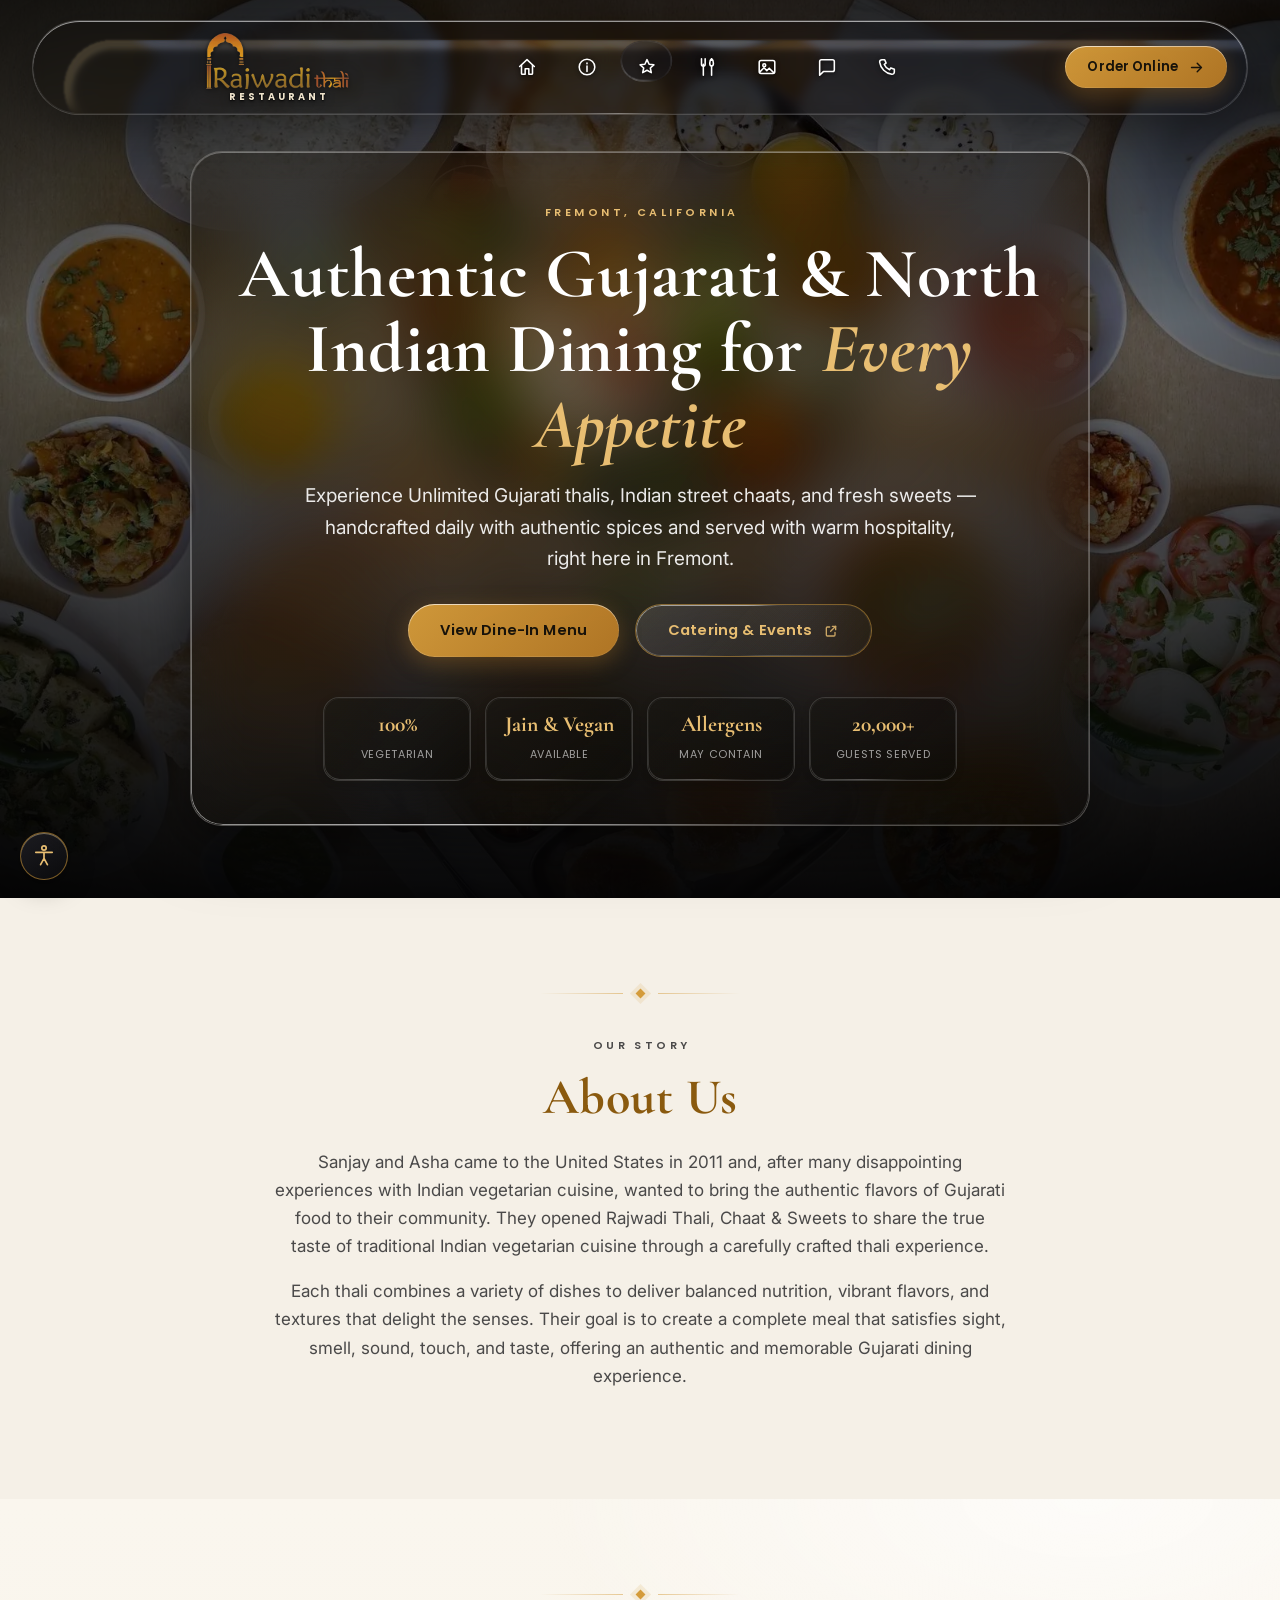
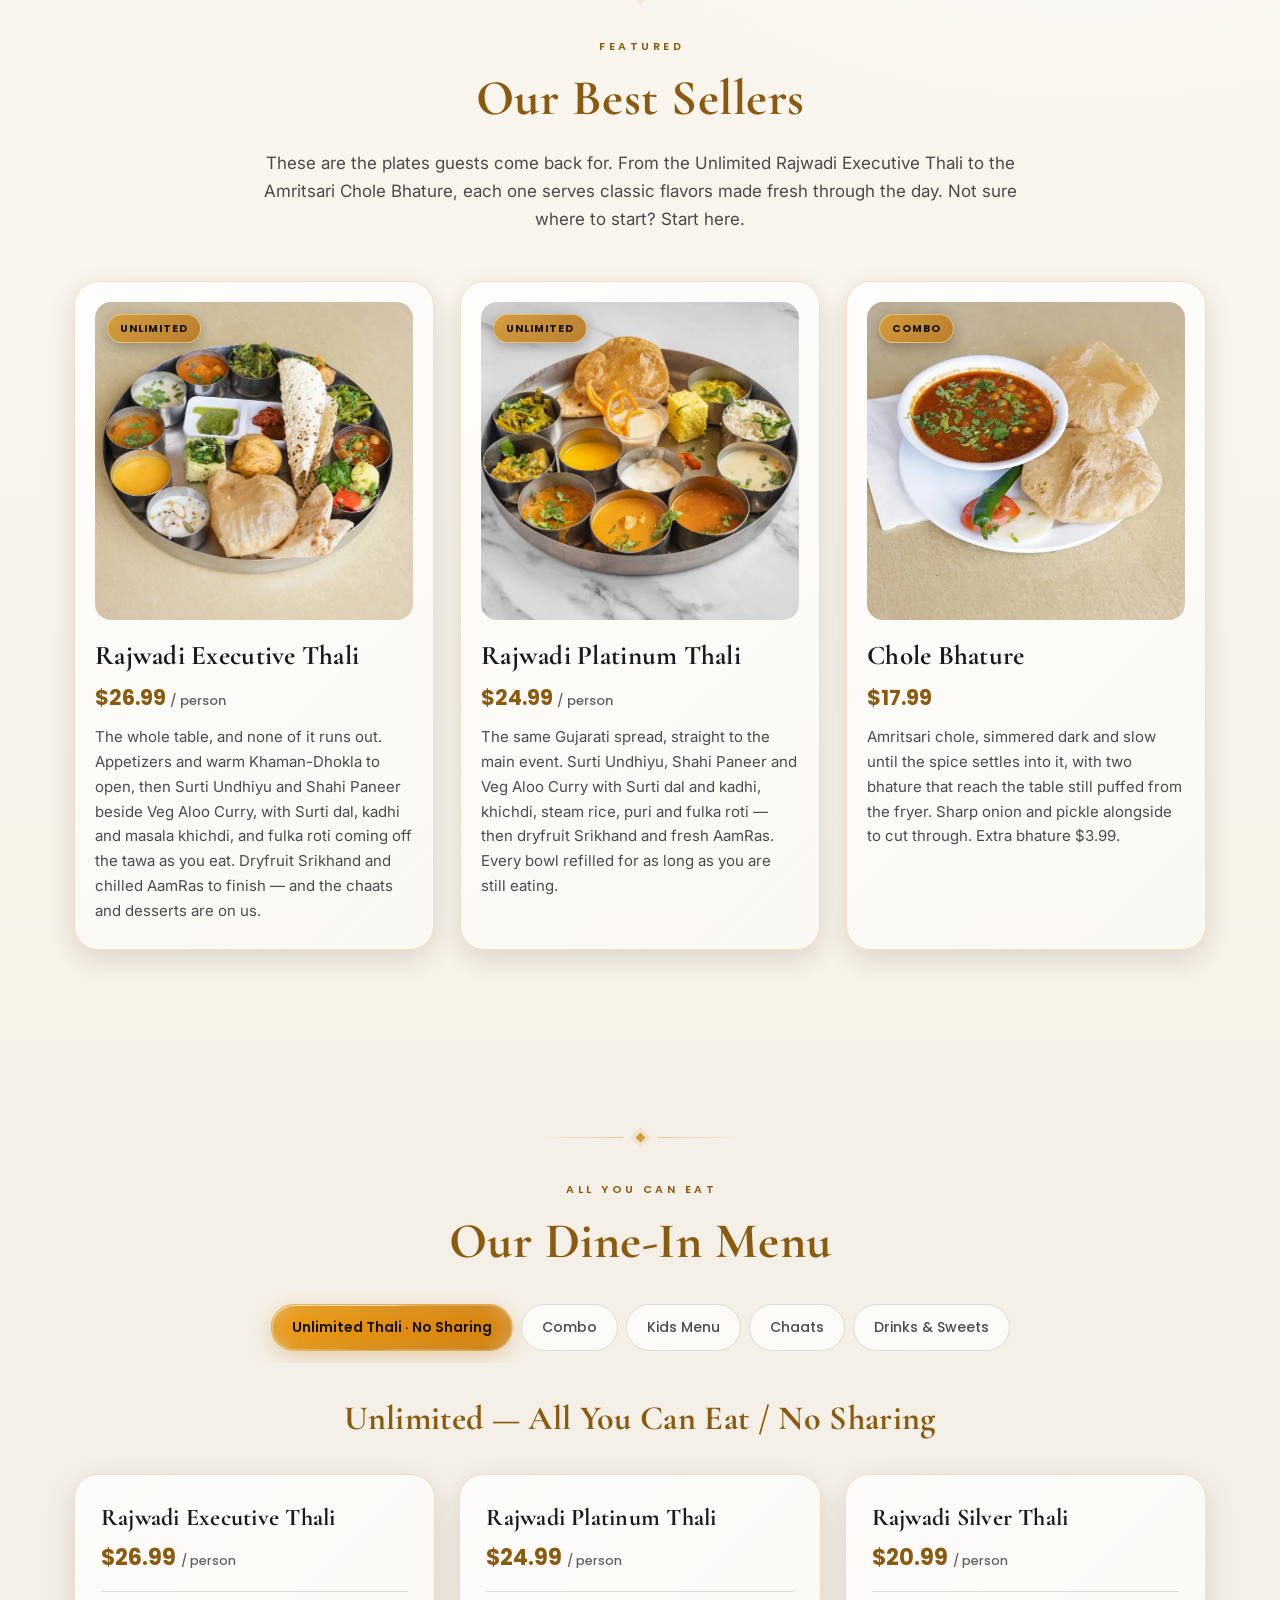
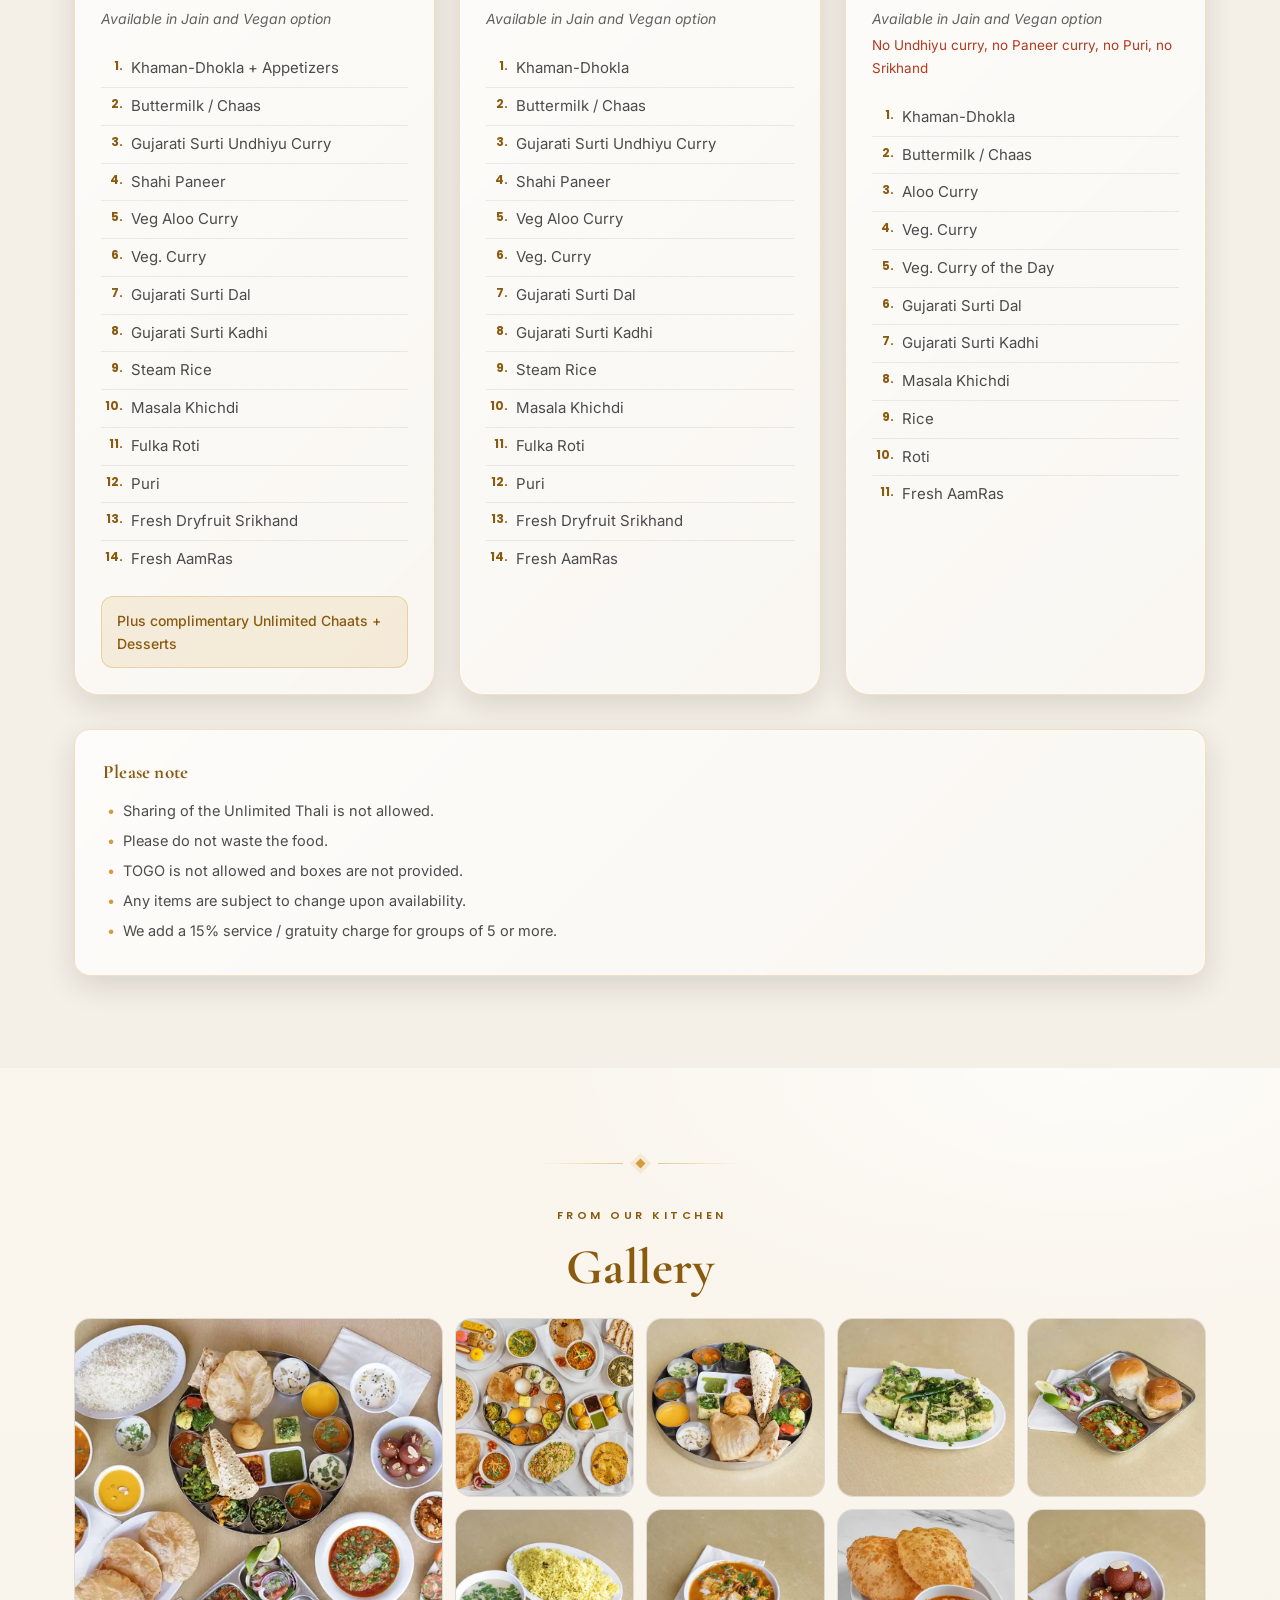
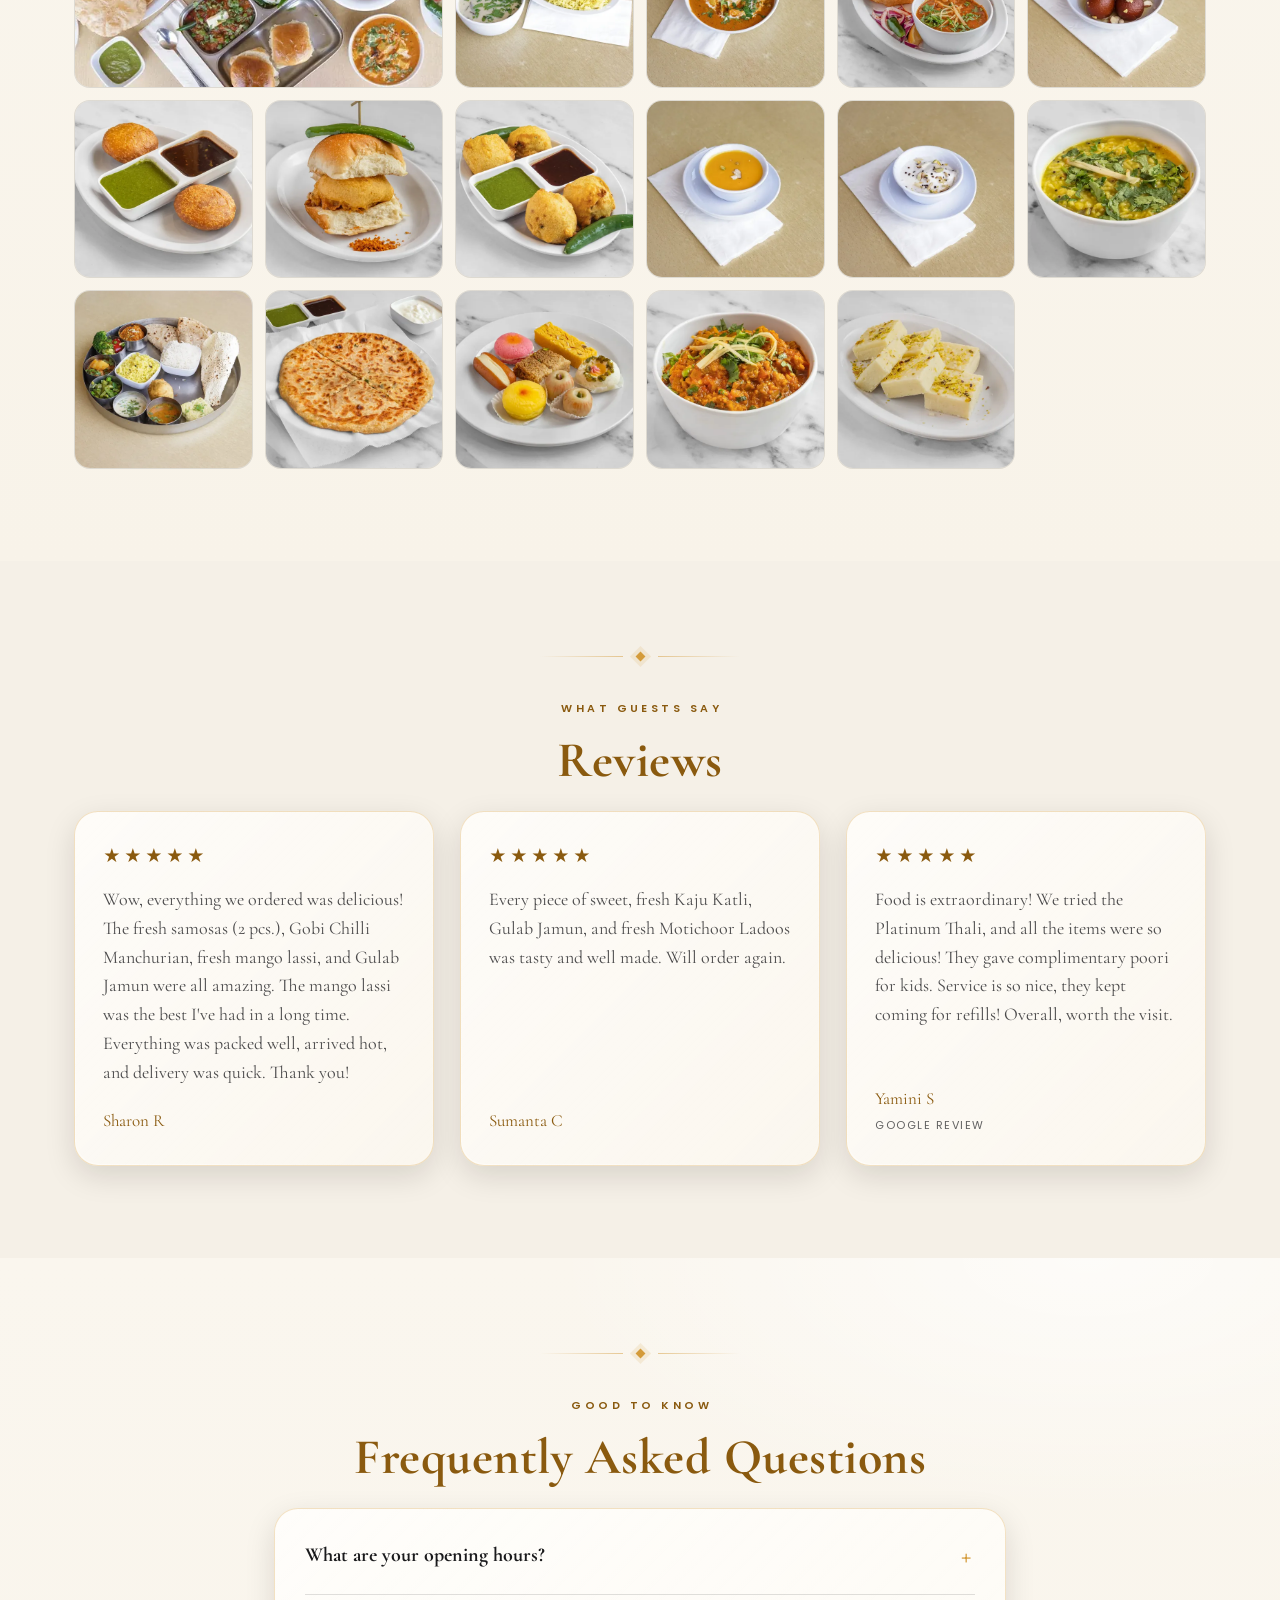
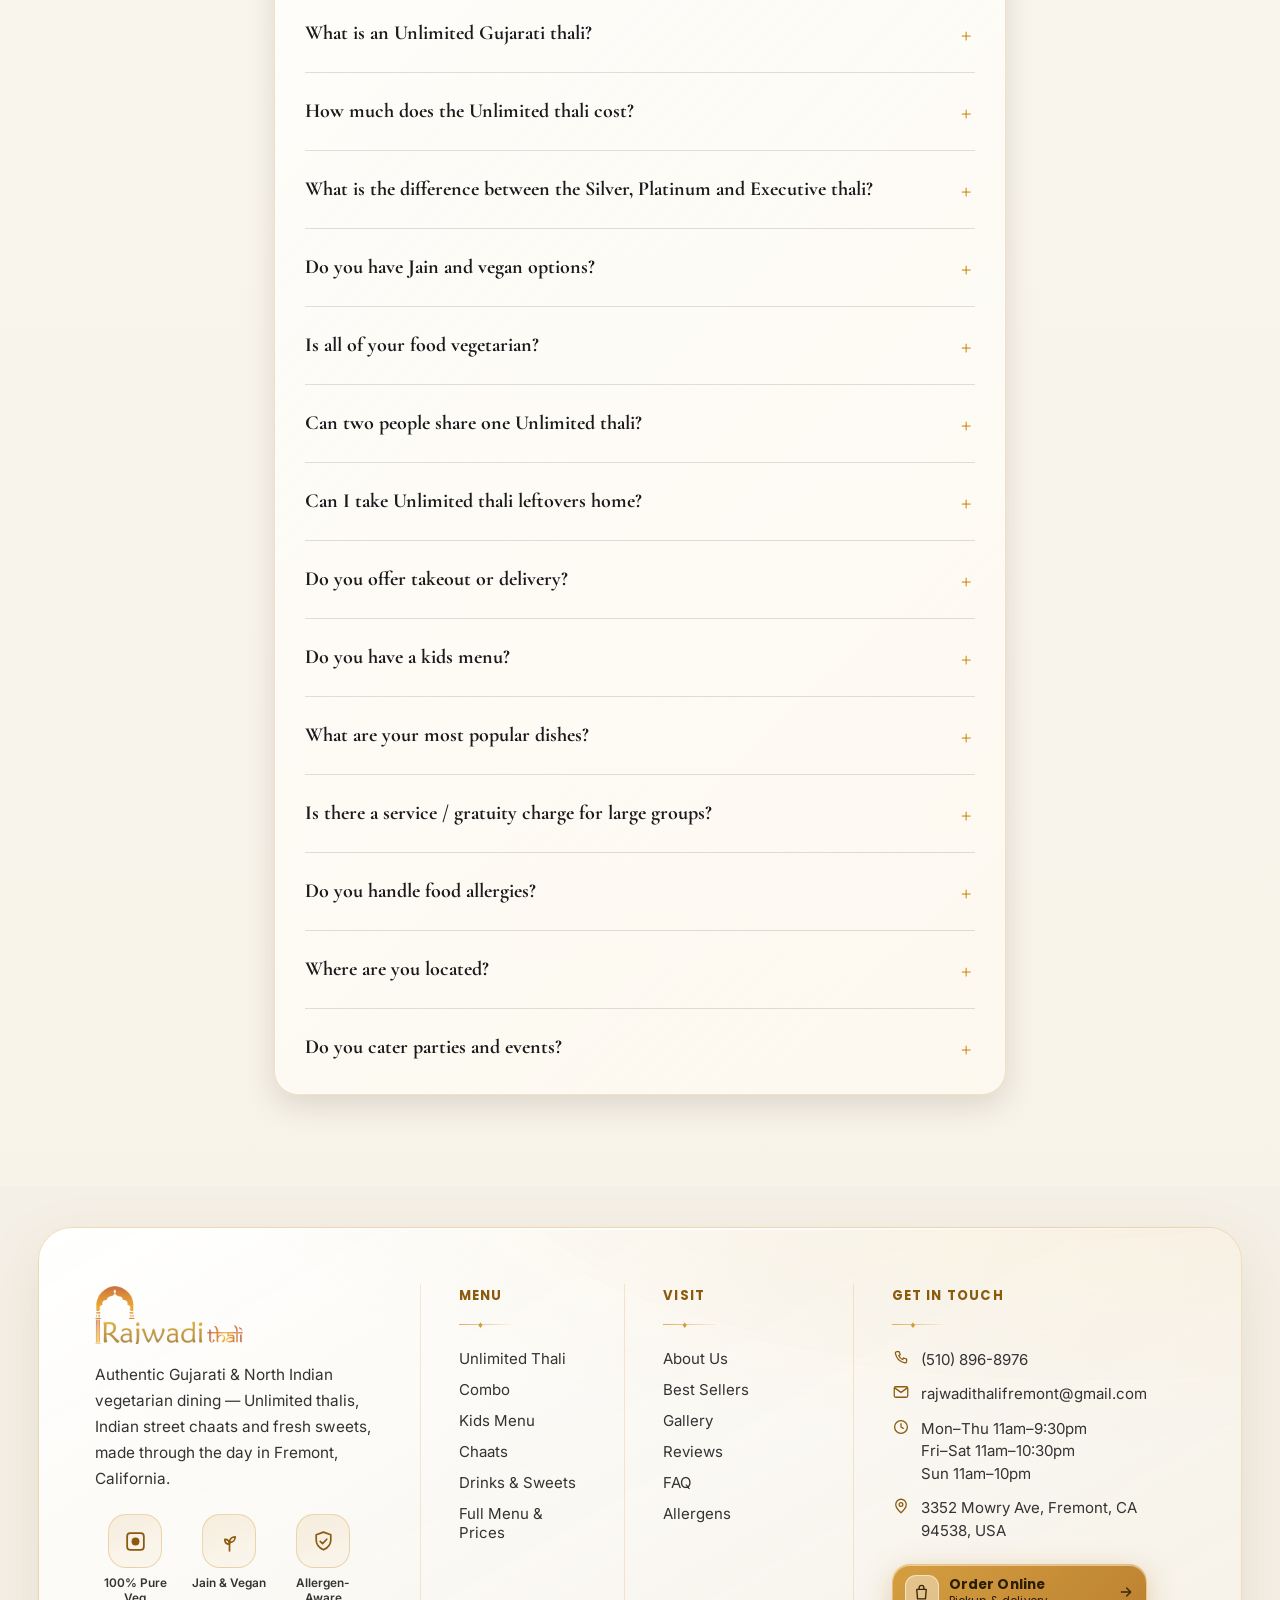
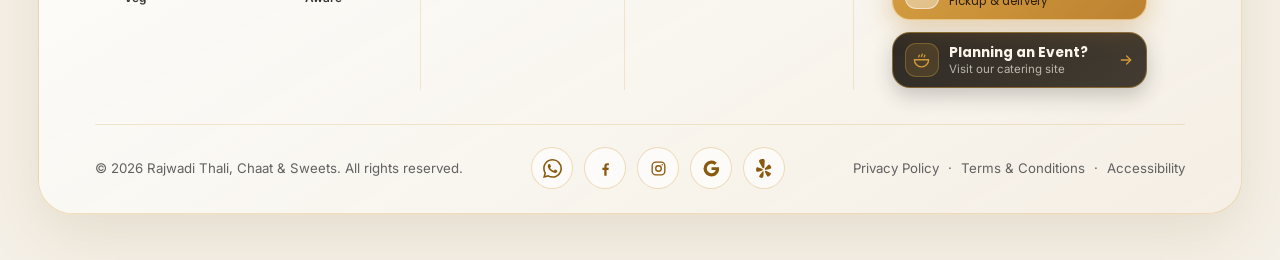
==== commit 014fdcb1: "Version 1.0 add Fix safari liquid Glass" ====
--- a/site/index.html
+++ b/site/index.html
@@ -46,7 +46,7 @@
 <link rel="preconnect" href="https://fonts.googleapis.com">
 <link rel="preconnect" href="https://fonts.gstatic.com" crossorigin>
 <link href="https://fonts.googleapis.com/css2?family=Cormorant+Garamond:ital,wght@0,500;0,600;0,700;1,600&amp;family=Inter:wght@400;500;600&amp;family=Poppins:wght@500;600;700&amp;display=swap" rel="stylesheet">
-<link rel="stylesheet" href="assets/css/styles.css?v=7e5850dc">
+<link rel="stylesheet" href="assets/css/styles.css?v=d94bc2c5">
 <script type="application/ld+json">
 {
  "@context": "https://schema.org",
@@ -1472,6 +1472,6 @@
        the whole point of a stepper is knowing which level you landed on -->
   <p class="a11y-sr" role="status" aria-live="polite" data-a11y-live></p>
 </div>
-<script src="assets/js/main.js?v=2efd8938"></script>
+<script src="assets/js/main.js?v=65a9ea60"></script>
 </body>
 </html>
--- a/site/assets/css/styles.css
+++ b/site/assets/css/styles.css
@@ -340,9 +340,45 @@
    The surfaces that sit on a PHOTOGRAPH — .hero-glass and its chips — are
    deliberately not in this list. Their backdrop has real detail at the blur's
    scale, so for them the blur is the effect and it stays. */
+/* ---- .card, .thali AND .menu-item ARE NOT IN THIS LIST ANY MORE ----------
+   They were, and they were paying for nothing. Measured against a control
+   build with these filters disabled -- two fresh loads, real Safari, diffed
+   per element -- the surfaces that sit on the flat cream sections come out at:
+
+       li.menu-item    0.00      article.thali   0.01
+       article.card    0.92      a.footer-cta    0.17
+
+   Zero, on about fifty elements. A saturate over one flat colour returns
+   almost the colour it was given, which is exactly what the note above
+   predicted; what it did not say is that the effect is not merely small but
+   absent, while the cost is not.
+
+   The cost is a backdrop root and a separate render surface per element, and
+   li.menu-item alone is ~45 of them. Dropping the three selectors that measure
+   zero removes roughly 51 backdrop roots from this page for no visible change.
+
+   .review and .faq STAY. They measured 1.06 -- small, but not zero, and the
+   brief was not to change colours. The same reasoning keeps .notes, which was
+   not measured at all: an unmeasured surface is not a proven no-op.
+
+   .trust-item is untouched and stays on its own 145% rule below: it measured
+   2.59 against the control, reproducing an earlier independent run's 2.58. It
+   sits on the hero PHOTOGRAPH rather than on flat colour, which is precisely
+   the distinction the original note drew -- and it is the reason this edit is
+   three selectors rather than the whole rule. */
 .card, .thali, .review, .menu-item, .faq, .notes {
   backdrop-filter: saturate(165%);
   -webkit-backdrop-filter: saturate(165%);
+}
+/* ...and OFF entirely for the three that measured zero. Not removed from the
+   list above -- that was tried and it was wrong. This rule does not ADD a
+   filter to these surfaces, it SUPPRESSES the much heavier .glass blur they
+   would otherwise inherit; dropping them out of it sent eleven elements to
+   blur(20px), which is both a visual change and the opposite of a saving.
+   Switching them off explicitly is what the control build actually measured. */
+.card, .thali, .menu-item {
+  backdrop-filter: none;
+  -webkit-backdrop-filter: none;
 }
 .glass--thin {
   --_frost: var(--g1-frost);
@@ -1564,6 +1600,20 @@
        paragraph text is the hardest thing to sit a transparent surface on. */
     backdrop-filter:
       blur(var(--bar-lens-frost, 7px)) saturate(var(--bar-sat, 180%)) var(--lg-url, opacity(1));
+    /* ---- AND THE SAME DECLARATION AGAIN, WITHOUT THE REFERENCE ----
+       WebKit does not "keep the blur and discard the url()". It parses the
+       whole chain -- the reference survives all the way into the computed
+       value, which is what made this look supported -- and then renders NONE
+       of it. A backdrop-filter carrying a url() is not a weaker frost in
+       Safari; it is no frost at all.
+
+       The top bar has always had this second declaration and that is the only
+       reason its glass survived; this bar never did, which is why the body
+       copy ran straight through it while the bar above it frosted correctly.
+       Declared after the unprefixed one so WebKit takes it, and ignored by
+       Chromium, which does not let the alias win over `backdrop-filter`. */
+    -webkit-backdrop-filter:
+      blur(var(--bar-copy-frost, 14px)) saturate(var(--bar-sat, 180%));
     transition: background-color .45s ease;
   }
   /* the bar is light like the page; it only darkens while it overlaps a hero */
@@ -2336,13 +2386,127 @@
 /* the filter lives in the document but must never take space or be read out */
 .lg-defs { position: absolute; width: 0; height: 0; overflow: hidden; pointer-events: none; }
 
+/* ---- the copied backdrop (Safari, Firefox) ----
+   WebKit and Gecko parse `url()` inside backdrop-filter and then throw the
+   filter away (webkit.org/b/245510), so on those engines main.js puts the very
+   same filter on a COPY of the page instead, mounted here as one host element
+   per lensed surface. The host is position:fixed over exactly the surface's
+   box, clipped to its radius, and sits one z-index below it -- which is what a
+   backdrop is. Everything inside it lives in a closed shadow root; the only
+   thing this stylesheet can say about it is where it goes.
+
+   Geometry, radius, z-index and the filter reference are all written from
+   main.js, because every one of them is a fact about the surface it is
+   standing in for rather than a fact about the page. */
+.lg-refract {
+  position: fixed;
+  left: 0; top: 0; width: 0; height: 0;
+  overflow: hidden;
+  pointer-events: none;
+  /* paint containment is what keeps this from being a second render of the
+     whole document: the copy is document-sized, the window onto it is a bar */
+  contain: layout paint style;
+  /* ---- AND THE HOST IS WHAT WEARS THE LENS ----
+     Not a layer inside the shadow root, which is where this lived first and
+     where it did nothing. An feImage-driven filter renders nothing at all when
+     it is applied inside a shadow tree -- measured in both engines -- and
+     feImage is what carries the displacement and specular maps, so the whole
+     lens depends on it. The host is an ordinary light-DOM element, so the
+     filter resolves and feImage works.
+
+     Applying it here also decides what the filter has to chew on. The host is
+     `overflow:hidden` and clipped to the glass's own rounded rect, so the
+     source graphic is a bar-sized slice; on the inner layer it was the entire
+     cloned document, 32 megapixels at 2x to paint an 83px strip.
+
+     main.js writes all three custom properties onto this element. The
+     fallbacks matter for the same reason they do on the surface itself: an
+     unset --lg-url would invalidate the whole declaration at computed-value
+     time and take the frost down with the bend, so it falls back to a filter
+     function that does nothing. */
+  filter:
+    saturate(var(--lg-copy-sat, 180%))
+    var(--lg-url, opacity(1));
+}
+
+/* Which frost the copy wears. The numbers stay where they were declared — this
+   only gives the copy a name it can read them under, since it is mounted
+   outside the surface and inherits none of its custom properties. */
+#nav.lg-lensed        { --lg-copy-frost: var(--nav-lens-frost, 6px); --lg-copy-sat: var(--nav-sat, 180%); }
+.page-back.lg-lensed  { --lg-copy-frost: var(--lg-frost, 10px);      --lg-copy-sat: var(--lg-sat, 165%); }
+.mobile-cta.lg-lensed { --lg-copy-frost: var(--bar-lens-frost, 7px); --lg-copy-sat: var(--bar-sat, 180%); }
+
+/* And the surface itself stops filtering its backdrop. Not an optimisation —
+   a correction. Everything its backdrop-filter would have blurred is now in
+   the copy directly underneath, already blurred and already bent; filtering
+   again would blur the copy a second time and soften the fold back out, which
+   is the one thing the fold is for. The tint, border and shadow stay: they are
+   painted by the surface, over the copy, in the order a backdrop composites. */
+/* ---- THE FROST IS NEVER TRADED AWAY -------------------------------------
+   This rule used to set `backdrop-filter: none` here, on the promise that the
+   copy underneath would do that job instead. That promise is the whole bug in
+   the Safari screenshots, because it is made BEFORE anything has checked that
+   the copy can keep it -- and when it cannot, the surface has already given up
+   the one thing that was working. What is left is a tint over a pin-sharp
+   page: no frost, no bend, no glass.
+
+   And it cannot be checked. Whether WebKit will actually render an SVG
+   reference filter is not a question CSS.supports() can answer: measured here,
+   the very same filter renders perfectly on a plain element and on a copy
+   whose content is a flat pattern, and renders nothing once the copy holds the
+   real cloned page. Computed style says `url(#lgLens1)` throughout. The lens
+   renders or it does not, and nothing in the page is told which.
+
+   So the trade is off. The surface keeps its own backdrop-filter, which is
+   native, accelerated, and has never been the part that failed; the copy adds
+   the bend on top of it where the bend is available. The cost is that the
+   surface's blur lands on top of the fold and softens it -- the bend is the
+   thing that loses here, and it loses on purpose. Frost that always works
+   beats a bend that usually does not.
+
+   The copy drops its own blur to pay for this: see .lg-refract. Blurring there
+   AND here would frost the same pixels twice. */
+#nav.lg-lensed.lg-copy,
+.page-back.lg-lensed.lg-copy,
+.mobile-cta.lg-lensed.lg-copy {
+  /* deliberately empty of filter declarations -- the surface keeps what the
+     .lg-lensed rules gave it */
+  isolation: auto;
+}
+
+/* ---- AND IT KEEPS THE FULL FROST, NOT THE LENSED ONE --------------------
+   Each of these surfaces carries two frost values: the weight it wears alone,
+   and a much lighter one for when a bend is doing part of the work of hiding
+   the backdrop. The lighter value is only correct if the bend actually
+   arrived. On the copy path nothing can confirm that it did, so the honest
+   assumption is that it did not, and the surface goes back to the weight it
+   wears with no lens at all.
+
+   The top bar already resolves this on its own -- its .lg-lensed rule declares
+   -webkit-backdrop-filter with the full --nav-frost, and in WebKit that alias
+   is the one that wins -- so only the other two need saying. */
+
+.page-back.lg-lensed.lg-copy  { --lg-frost: 16px; }
+
+/* The copy is a moving optical effect over live content, so it answers to the
+   same switches the lens does — and it answers by leaving, since there is no
+   reduced version of "a second copy of the page". */
+@media (prefers-reduced-transparency: reduce) { .lg-refract { display: none; } }
+@media (prefers-contrast: more) { .lg-refract { display: none; } }
+@media print { .lg-refract { display: none; } }
+html.a11y-noimg .lg-refract,
+html[data-a11y-contrast="2"] .lg-refract,
+html[data-a11y-opacity="4"] .lg-refract { display: none; }
+
 /* ---- refraction ----
-   Applied only once main.js has confirmed the browser renders url() inside
-   backdrop-filter (Chromium does; Safari and Firefox support backdrop-filter
-   but drop the whole declaration when it contains a filter reference, which
-   would take the blur down with it). Blur drops from 26px to 13px here on
-   purpose: refraction you cannot see through is just noise, so the material
-   gets its depth from the bend and the highlights instead of from fog. */
+   .lg-lensed means the surface has a working lens, not that it got one from
+   backdrop-filter. Chromium is the only engine that renders url() inside
+   backdrop-filter, so it is the only one these declarations do anything for;
+   WebKit and Gecko take .lg-copy alongside, which turns the backdrop-filter
+   off entirely and moves the identical filter onto the copied backdrop above.
+   Blur drops from 26px to 13px here on purpose: refraction you cannot see
+   through is just noise, so the material gets its depth from the bend and the
+   highlights instead of from fog. */
 /* Lensed: refraction AND frost, in that order. */
 #nav.lg-lensed {
   /* This rule used to carry no blur at all, on the argument that frost and
@@ -2371,9 +2535,25 @@
      it, and a lighter blur leaves the edge band legible as an edge. */
   backdrop-filter:
     blur(var(--nav-lens-frost, 6px)) saturate(var(--nav-sat, 180%)) var(--lg-url, opacity(1));
+  /* --nav-copy-frost, not --nav-frost. The unprefixed value above is what
+     Chromium wears, where the bend hides the backdrop and the blur only has to
+     soften it. WebKit takes this line instead, and it had been wearing the
+     FULL unlensed frost -- 14px -- which is a different material: an opaque
+     white capsule rather than a pane of glass. It also hid the one thing worth
+     showing, because a 14px blur flattens the backdrop before the fold at the
+     edge can bend anything legible into it. Clear in the middle, bent at the
+     caps, is what the reference actually does. */
   -webkit-backdrop-filter:
-    blur(var(--nav-frost, 16px)) saturate(var(--nav-sat, 180%));
-}
+    blur(var(--nav-copy-frost, var(--nav-frost, 16px))) saturate(var(--nav-sat, 180%));
+}
+
+/* ---- CLEAR IN THE MIDDLE, BENT AT THE EDGE ----------------------------
+   Two blurs stack on the copy path and both were set for hiding rather than
+   for showing: this one over the copy, and --lg-copy-frost inside it. Together
+   they made the bar milky end to end. Dropped to a thickness you can see
+   through, so the middle reads as glass over live content and the caps carry
+   the effect -- which is where a real lens puts it. */
+#nav.lg-lensed.lg-copy { --nav-copy-frost: 4px; --lg-copy-frost: 2px; }
 
 /* ---- what the lens REPLACES ----
    These three layers — the broad sheen, the diagonal streak, and most of the
@@ -2389,13 +2569,128 @@
    they wash the mirrored edge back out to nothing. That is why the bend kept
    reading as weaker than the maps said it was.
 
-   Only under .lg-lensed. Safari and Firefox never get the filter, so for them
-   these layers are still the whole effect and they stay exactly as they were. */
+   Only under .lg-lensed, which now means every engine -- Safari and Firefox
+   reach it by the copied backdrop rather than by backdrop-filter, but they
+   reach it, and the filter's specular map is the same one. These layers stay
+   only where there is no lens at all. */
 #nav.lg-lensed .nav-sheen,
 #nav.lg-lensed::after { display: none; }
+/* ...but only where the lens is REALLY delivering a specular map, which is the
+   backdrop path. On the copy path the filter may or may not have run, and a
+   bar with neither a painted highlight nor a rendered one is the flat bar this
+   whole section exists to avoid. */
+#nav.lg-lensed.lg-copy .nav-sheen { display: block; }
+/* ...but NOT the diagonal blob. ::after is a broad white radial parked at
+   left:-15%, which lands squarely on the left cap -- the one place the fold is
+   trying to gather dark. It was restored here when the copy path had no
+   highlight of its own, and it has been fighting the fold ever since: with the
+   fold painting a .46 black lip, the cap still measured +4.38 against
+   Chromium's -10.35, because this was re-lighting it from on top.
+
+   Chromium hides it for the same reason it hides .nav-sheen -- the lens draws
+   its own specular. The copy path now has the painted fold and the conic ring
+   at full strength, so it no longer needs a hand-placed blob, and keeping one
+   costs the cap its polarity. */
+#nav.lg-lensed.lg-copy::after { display: none; }
 /* the conic ring stays, at a whisper: it carries the bar's outline where the
    specular falls off, on the shaded side away from the light */
 #nav.lg-lensed::before { opacity: .5; }
+#nav.lg-lensed.lg-copy::before { opacity: 1; }
+
+/* ---- THE EDGE, PAINTED, WHERE IT CANNOT BE REFRACTED --------------------
+   Chromium gets its rim from the filter: a displacement map folds the backdrop
+   into the two short ends, and that mirrored band is most of what reads as
+   glass thickness. WebKit will not run a reference filter over a backdrop at
+   all, so on the copy path that band never arrives -- measured against
+   Chromium, the lens contributes 6.05 at the left rim and 4.21 at the right,
+   against 1.33 and 0.86 here. Edges weaker than the middle, which is the exact
+   inverse of what refraction does.
+
+   This does not simulate a displacement map, and it should not pretend to.
+   What it paints is the part of the effect the eye actually reads: light
+   compressing toward the caps, where a thick edge gathers and folds it. A
+   gradient cannot bend the backdrop, but it can put the brightness where the
+   bend would have put it, and at this size that is the difference between a
+   flat capsule and one with a thickness to it.
+
+   Scoped to .lg-copy, so Chromium -- which has the real thing -- never sees
+   it, and scaled by --nav-sheen so it follows the theme: the light bar halves
+   the value, because the same white on white glass is fog rather than an edge.
+   `screen` keeps it additive over dark warm backdrops instead of milky.
+
+   .nav-sheen already carries `overflow:hidden` and `border-radius:inherit`, so
+   this rides the pill's caps rather than squaring them off. */
+/* The painted fold is the FALLBACK now. Where main.js has mounted the real
+   mirrored bands it adds .lg-fold, and this stands down -- otherwise a flat
+   gradient sits on top of a mirror of the actual page and washes it out. It
+   still carries the caps below FOLD_MIN_WIDTH, where the bands are too
+   expensive to mount. */
+#nav.lg-lensed.lg-copy.lg-fold .nav-sheen::after { display: none; }
+#nav.lg-lensed.lg-copy .nav-sheen::after {
+  content: ''; position: absolute; inset: 0;
+  border-radius: inherit; pointer-events: none;
+  /* Narrow and thin, because that is what the real one is. Measured against
+     Chromium the fold is about 17px at each cap and it does NOT wash the end
+     out -- its broad brightness lift over the middle of the bar is close to
+     zero. The first version of this was 78px wide at .95 alpha and lifted the
+     caps by 36 against Chromium's 0.2: a milky blob where the reference has a
+     bright line. Kept tight to the edge so it reads as the lit face of a thick
+     rim rather than as fog gathering in the corner. */
+  background: linear-gradient(90deg,
+    var(--fold-lip, rgba(255,255,255,.10)) 0,
+    var(--fold-mid, rgba(255,255,255,.04)) 7px,
+    var(--fold-in,  transparent) 16px,
+    transparent 32px,
+    transparent calc(100% - 32px),
+    var(--fold-in,  transparent) calc(100% - 16px),
+    var(--fold-mid, rgba(255,255,255,.04)) calc(100% - 7px),
+    var(--fold-lip, rgba(255,255,255,.10)) 100%);
+  /* ---- A FOLD IS NOT A HIGHLIGHT, AND IT IS NOT ALWAYS BRIGHT ----
+     Refraction MIRRORS the backdrop, so which way the cap goes is a fact about
+     what is behind the glass, not about the glass. Measured against Chromium,
+     whose lens does the real thing: over the dark hero photo its cap comes out
+     10.35 DARKER than the middle of the bar; over the cream section it comes
+     out 6.67 BRIGHTER. Same filter, opposite sign, because the content flipped.
+
+     The first version of this painted white in both states. That matched the
+     light section and actively contradicted the dark one -- Chromium at -10.35
+     against this at +4.14, a cap that lit up where the reference dimmed.
+
+     A gradient cannot read its own backdrop, so it cannot track that the way a
+     displacement map does. What it CAN do is follow the theme, and the theme
+     is already a decent proxy for the backdrop: nav-theme-dark means the bar
+     is over the photograph, nav-theme-light means it is over the cream. So the
+     polarity is set per theme below, and the sign comes out right in both.
+
+     The ceiling is worth naming: this tracks the THEME, not the pixels. A
+     backdrop that changes brightness under a stationary bar will not flip it. */
+  mix-blend-mode: normal;
+}
+
+/* Over the photograph the fold gathers dark, as Chromium's does: the lip goes
+   down, with a thin lift just inside it so the edge still has a lit face. */
+#nav.lg-lensed.lg-copy.nav-theme-dark {
+  --fold-lip: rgba(0, 0, 0, .29);
+  --fold-mid: rgba(0, 0, 0, .13);
+  --fold-in:  rgba(255, 255, 255, .05);
+}
+/* Over cream it gathers light, and the dark sits just inside instead. */
+#nav.lg-lensed.lg-copy.nav-theme-light {
+  --fold-lip: rgba(255, 255, 255, .78);
+  --fold-mid: rgba(255, 255, 255, .36);
+  --fold-in:  rgba(0, 0, 0, .05);
+  /* the light bar's reflection measured 2.94 against Chromium's 7.00 -- the
+     same white on white glass reads as fog, so the theme halves it and on the
+     copy path there is no specular map to make up the difference */
+  --nav-sheen: .26;
+}
+
+/* The bottom bar does NOT get this. Its ::after is the top hairline and its
+   ::before is the fade above it -- both load-bearing -- and it has no spare
+   child to hang a layer on. It also does not need one: measured against
+   Chromium its bar is already a visual match, and clobbering a working light
+   layer to chase a band that is a few pixels tall on a shallow bar is a bad
+   trade. The nav is a capsule with real caps; that is where the edge reads. */
 
 /* The mobile sheet is a MENU, not a lens: a modal task over arbitrary content
    that simply has to be read, so it keeps its near-opaque fill and a modest
@@ -2603,7 +2898,16 @@
 /* The accessibility panel's own switches, which the media queries cannot see */
 html.a11y-motion .lg-bloom,
 html.a11y-motion .lg-rim { --lg-mx: 50% !important; --lg-my: 50% !important; transition: none; }
-html.a11y-noimg #nav.lg-lensed { backdrop-filter: blur(26px) saturate(200%); }
+/* Paired, like every other backdrop-filter in this file. Safari 18+ honours
+   the unprefixed property, so this rule was not broken on current Safari --
+   but it was the only glass declaration in the stylesheet without its alias,
+   and on any WebKit that predates unprefixed support it would silently fall
+   back to the lighter --nav-frost from the .lg-lensed rule instead of the
+   heavier frost this state asks for. */
+html.a11y-noimg #nav.lg-lensed {
+  backdrop-filter: blur(26px) saturate(200%);
+  -webkit-backdrop-filter: blur(26px) saturate(200%);
+}
 html[data-a11y-contrast="2"] .lg-bloom { display: none !important; }
 html[data-a11y-contrast="2"] .lg-rim { opacity: 1 !important; -webkit-mask-image: none !important; mask-image: none !important; }
 
